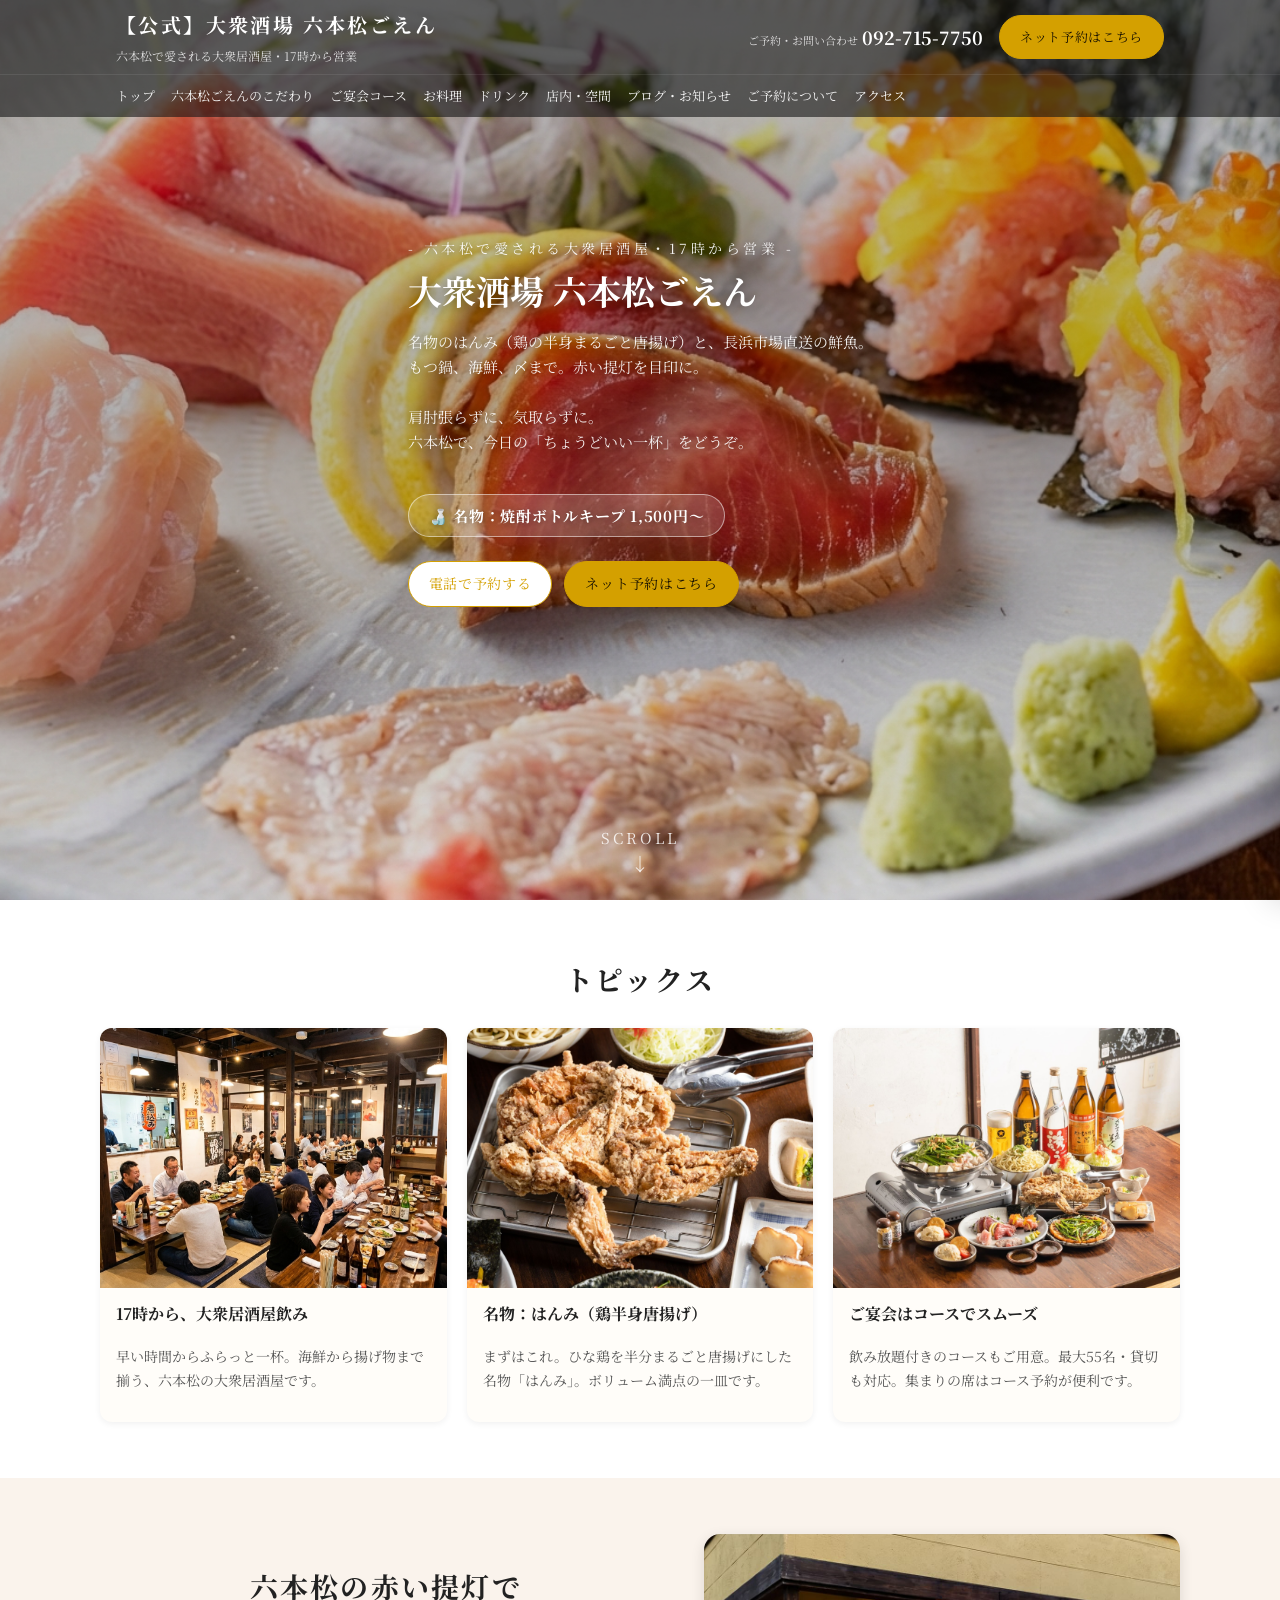
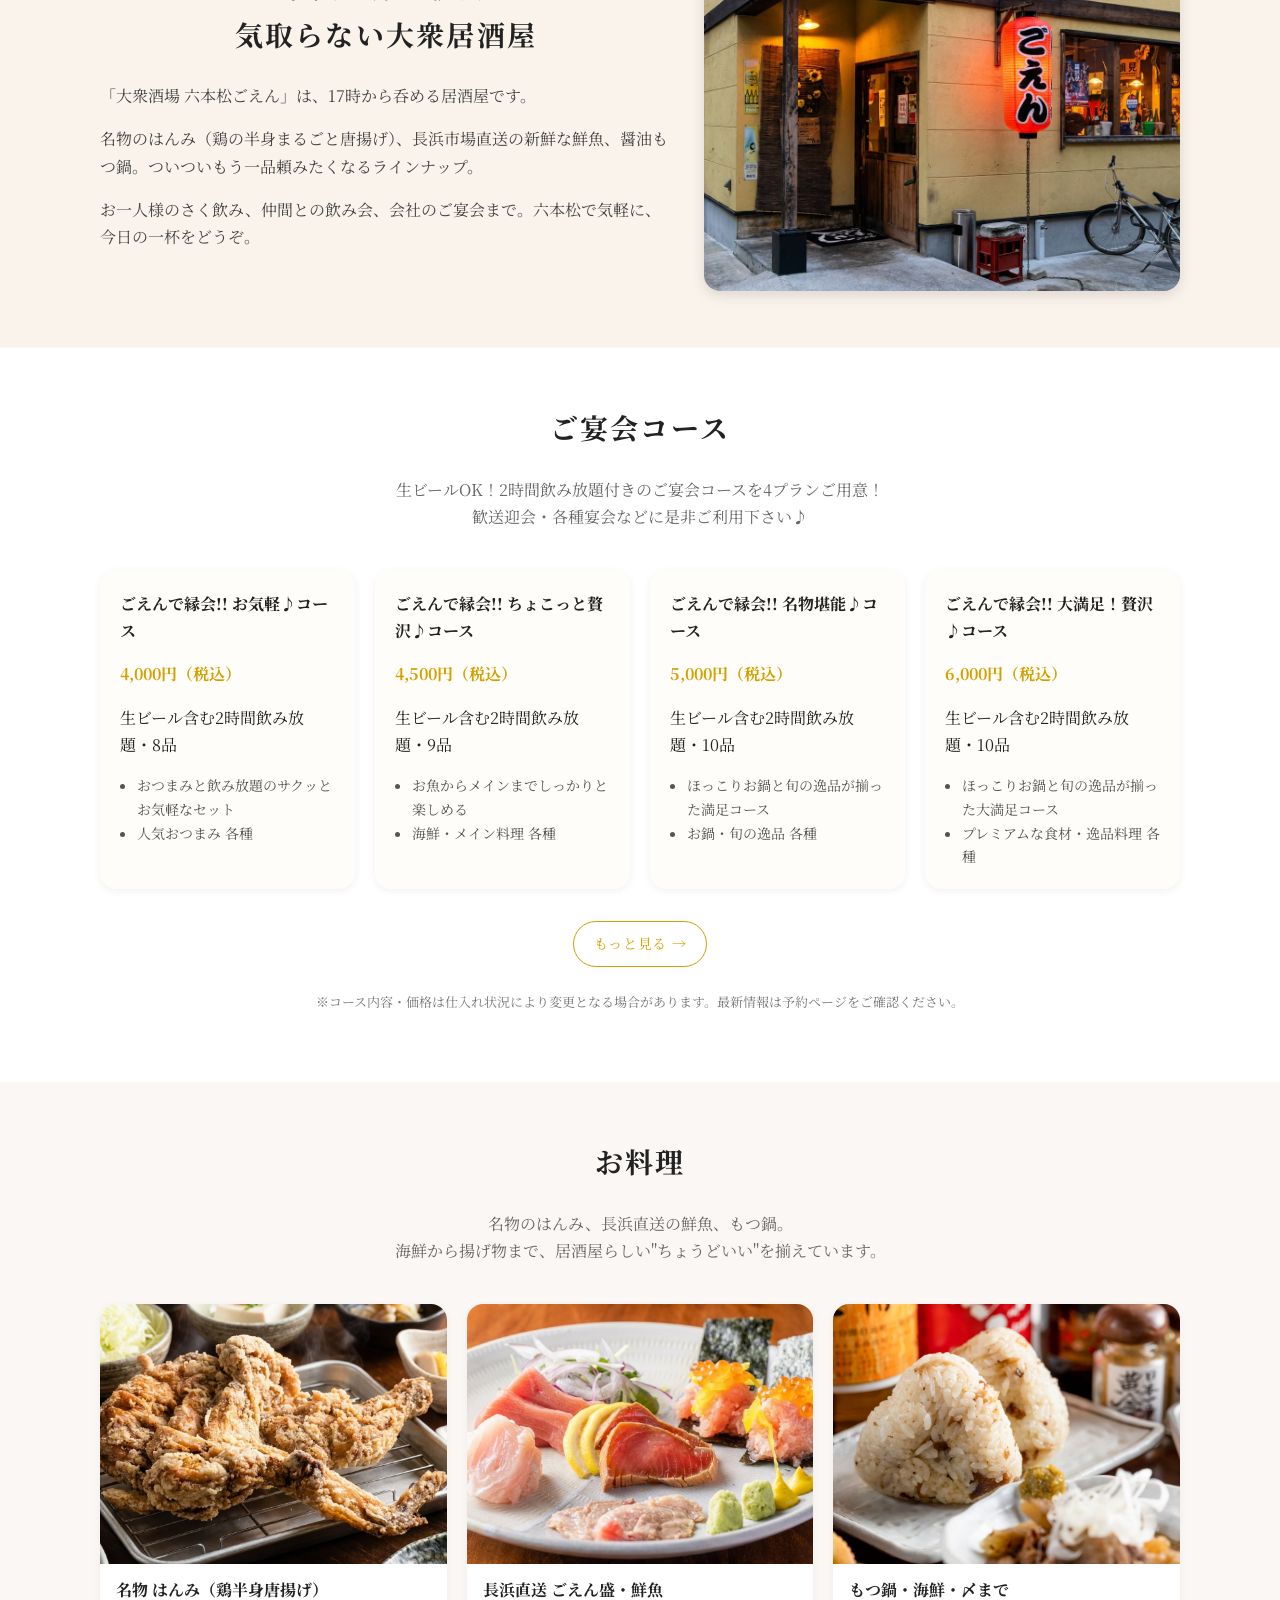
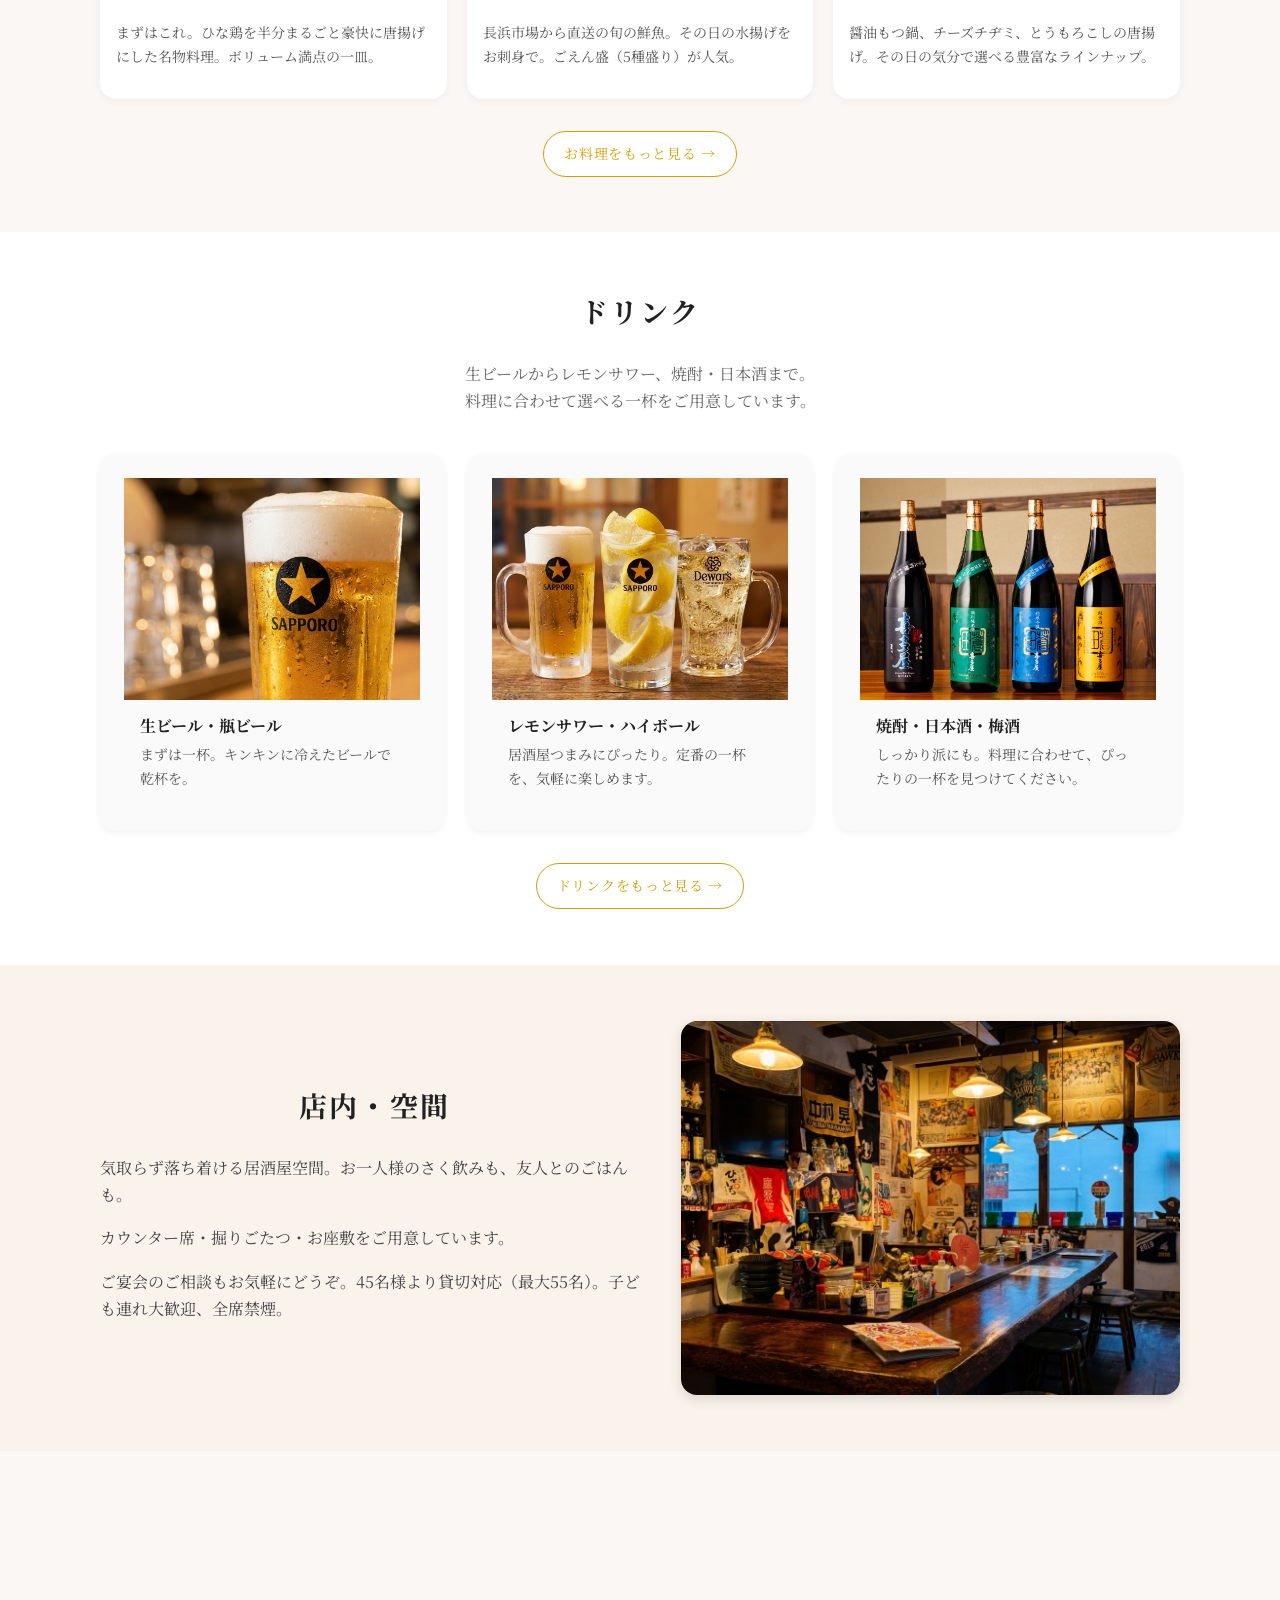
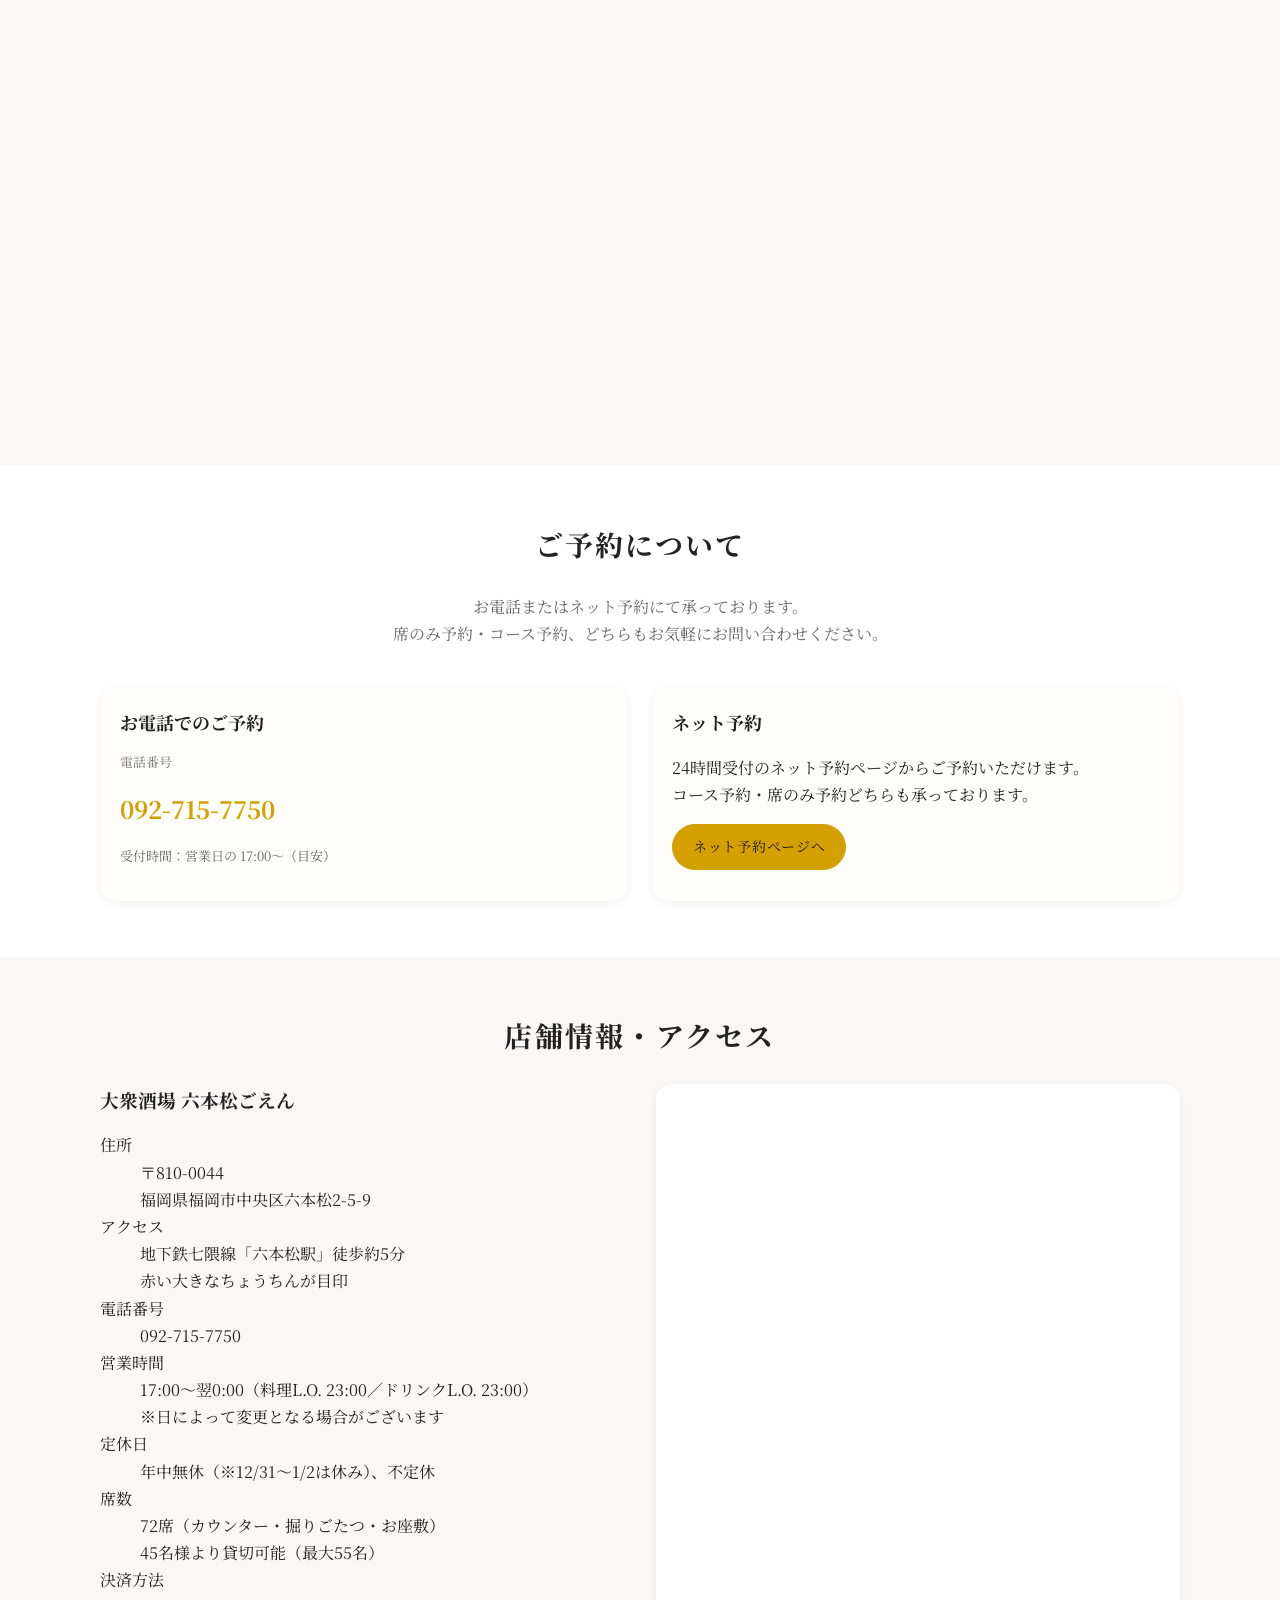
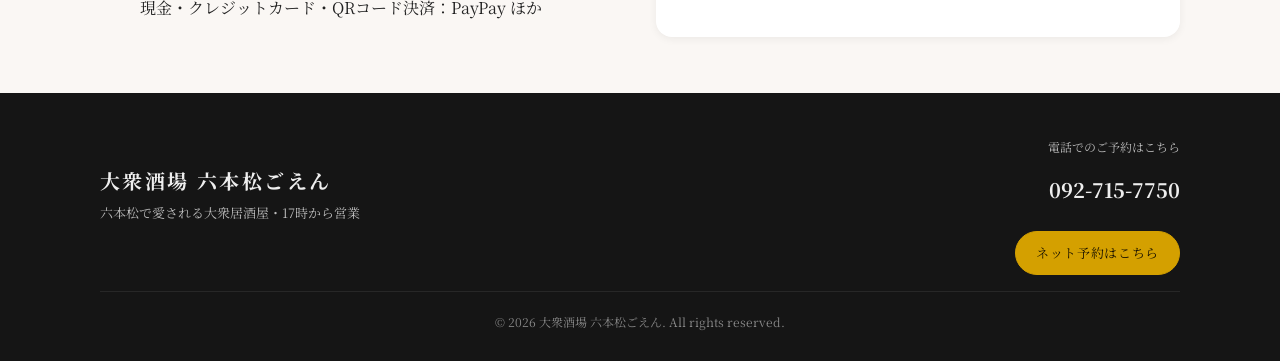
==== index.html @ e1302ff0 "Add bottle keep badge to hero section Co-Authored-By: Claude Sonnet 4.6 <noreply@anthropic.com>" ====
<!DOCTYPE html>
<html lang="ja">
<head>
<!-- Google tag (gtag.js) -->
<script async src="https://www.googletagmanager.com/gtag/js?id=G-KECV2MJXXR"></script>
<script>
  window.dataLayer = window.dataLayer || [];
  function gtag(){dataLayer.push(arguments);}
  gtag('js', new Date());
  gtag('config', 'G-KECV2MJXXR');
</script>
<meta charset="UTF-8">
<title>【公式】大衆酒場 六本松ごえん｜六本松 居酒屋・はんみ・もつ鍋・17時から営業</title>
<meta name="viewport" content="width=device-width, initial-scale=1">
<meta name="description" content="六本松で17時から呑める大衆居酒屋。名物のはんみ（鶏半身唐揚げ）、長浜直送鮮魚、もつ鍋。宴会・貸切対応。">
<link rel="icon" href="./favicon.ico">

<!-- OGP -->

<!-- Google Fonts -->
<link rel="preconnect" href="https://fonts.googleapis.com">
<link rel="preconnect" href="https://fonts.gstatic.com" crossorigin>
<link href="https://fonts.googleapis.com/css2?family=Noto+Serif+JP:wght@400;500;600&display=swap" rel="stylesheet">

<link rel="stylesheet" href="./style.css">

<!-- 構造化データ：Restaurant -->
<script type="application/ld+json">
{
  "@context": "https://schema.org",
  "@type": "Restaurant",
  "name": "大衆酒場 六本松ごえん",
  "image": "https://ropponmatsu-goen.com/images/space-ropponmatsugoen.jpg",
  "url": "https://ropponmatsu-goen.com/",
  "telephone": "092-715-7750",
  "servesCuisine": ["居酒屋","海鮮","もつ鍋","唐揚げ","焼酎"],
  "priceRange": "￥￥",
  "hasMenu": "https://ropponmatsu-goen.com/menu.html",
  "reservationUrl": "https://yoyaku.toreta.in/6goen/#/",
  "acceptsReservations": true,
  "currenciesAccepted": "JPY",
  "paymentAccepted": "現金, クレジットカード, QRコード決済",
  "publicAccess": true,
  "smokingAllowed": false,
  "hasMap": "https://maps.google.com/maps?q=大衆酒場+六本松ごえん+福岡市中央区六本松2-5-9",
  "sameAs": ["https://www.instagram.com/goen_ropponmatsu/"],
  "address": {
    "@type": "PostalAddress",
    "streetAddress": "六本松2-5-9",
    "addressLocality": "福岡市中央区",
    "addressRegion": "福岡県",
    "postalCode": "810-0044",
    "addressCountry": "JP"
  },
  "openingHoursSpecification": [{
    "@type": "OpeningHoursSpecification",
    "dayOfWeek": ["Monday","Tuesday","Wednesday","Thursday","Friday","Saturday","Sunday"],
    "opens": "17:00",
    "closes": "24:00"
  }]
}
</script>

<!-- 構造化データ：FAQ（AEO対策） -->
<script type="application/ld+json">
{
  "@context": "https://schema.org",
  "@type": "FAQPage",
  "mainEntity": [
    {
      "@type": "Question",
      "name": "六本松ごえんの営業時間は？",
      "acceptedAnswer": {
        "@type": "Answer",
        "text": "毎日17時〜24時営業しています。"
      }
    },
    {
      "@type": "Question",
      "name": "六本松ごえんはどこにありますか？",
      "acceptedAnswer": {
        "@type": "Answer",
        "text": "福岡市中央区六本松2-5-9にあります。地下鉄七隈線・六本松駅から徒歩圏内です。"
      }
    },
    {
      "@type": "Question",
      "name": "予約はできますか？",
      "acceptedAnswer": {
        "@type": "Answer",
        "text": "はい、ネット予約（https://yoyaku.toreta.in/6goen/#/）またはお電話（092-715-7750）にてご予約いただけます。"
      }
    },
    {
      "@type": "Question",
      "name": "貸切はできますか？",
      "acceptedAnswer": {
        "@type": "Answer",
        "text": "45名様より貸切が可能です。最大55名様まで対応しています。"
      }
    },
    {
      "@type": "Question",
      "name": "駐車場はありますか？",
      "acceptedAnswer": {
        "@type": "Answer",
        "text": "申し訳ございませんが、専用駐車場のご用意はございません。近隣のコインパーキングをご利用ください。"
      }
    },
    {
      "@type": "Question",
      "name": "焼酎のボトルキープはできますか？",
      "acceptedAnswer": {
        "@type": "Answer",
        "text": "はい、焼酎ボトルキープを1,500円〜ご用意しています。"
      }
    },
    {
      "@type": "Question",
      "name": "何名まで入れますか？",
      "acceptedAnswer": {
        "@type": "Answer",
        "text": "カウンター・掘りごたつ・お座敷を合わせて最大72席ございます。"
      }
    },
    {
      "@type": "Question",
      "name": "支払い方法は何が使えますか？",
      "acceptedAnswer": {
        "@type": "Answer",
        "text": "現金・クレジットカード・QRコード決済（PayPayほか）に対応しています。"
      }
    }
  ]
}
</script>


<!-- OGP -->
<meta property="og:type" content="website">
<meta property="og:site_name" content="大衆酒場 六本松ごえん">
<meta property="og:title" content="【公式】大衆酒場 六本松ごえん｜六本松 居酒屋・はんみ・もつ鍋・17時から営業">
<meta property="og:description" content="六本松で17時から呑める大衆居酒屋。名物のはんみ（鶏半身唐揚げ）、長浜直送鮮魚、もつ鍋。宴会・貸切対応。">
<meta property="og:url" content="https://ropponmatsu-goen.com/">
<meta property="og:image" content="https://ropponmatsu-goen.com/images/space-ropponmatsugoen.jpg">
<meta property="og:image:width" content="1200">
<meta property="og:image:height" content="630">
<meta name="twitter:card" content="summary_large_image">
<link rel="canonical" href="https://ropponmatsu-goen.com/">
</head>

<body class="is-home" data-page="home">
<div id="top"></div>

<!-- ★ 共通ヘッダー差し込み先 -->
<div id="shared-header"></div>

<main id="main">

  <!-- メインビジュアル -->
  <section class="hero">
    <!-- スライドショー背景 -->
    <div class="hero-slides" aria-hidden="true">
      <div class="hero-slide hero-slide-1 is-active"></div>
      <div class="hero-slide hero-slide-2"></div>
      <div class="hero-slide hero-slide-3"></div>
    </div>

    <div class="hero-inner">
      <p class="hero-eyebrow">- 六本松で愛される大衆居酒屋・17時から営業 -</p>
      <h1 class="hero-title">大衆酒場 六本松ごえん</h1>

      <p class="hero-lead">
        名物のはんみ（鶏の半身まるごと唐揚げ）と、長浜市場直送の鮮魚。<br>
        もつ鍋、海鮮、〆まで。赤い提灯を目印に。
      </p>
      <p class="hero-lead">
        肩肘張らずに、気取らずに。<br>
        六本松で、今日の「ちょうどいい一杯」をどうぞ。
      </p>

      <p class="hero-bottlekeep">🍶 名物：焼酎ボトルキープ 1,500円〜</p>

      <div class="hero-actions">
        <a href="tel:0927157750" class="btn-secondary"
          onclick="gtag('event','click_tel',{event_label:'hero_tel'});">
          電話で予約する
        </a>
        <a href="https://yoyaku.toreta.in/6goen/#/"
          target="_blank" rel="noopener" class="btn-primary"
          onclick="gtag('event','click_reserve',{event_label:'hero_reserve'});">
          ネット予約はこちら
        </a>
      </div>
    </div>

    <a href="#topics" class="scroll-indicator" aria-label="次のセクションへスクロール">
      <span class="scroll-indicator__text">SCROLL</span>
      <span class="scroll-indicator__arrow">↓</span>
    </a>
  </section>

  <!-- トピックス -->
  <section id="topics" class="section topics">
    <div class="section-inner">
      <h2 class="section-title">トピックス</h2>
      <div class="topics-grid">
        <article class="topic-card">
          <div class="topic-image topic-image-1"></div>
          <h3>17時から、大衆居酒屋飲み</h3>
          <p>早い時間からふらっと一杯。海鮮から揚げ物まで揃う、六本松の大衆居酒屋です。</p>
        </article>
        <article class="topic-card">
          <div class="topic-image topic-image-2"></div>
          <h3>名物：はんみ（鶏半身唐揚げ）</h3>
          <p>まずはこれ。ひな鶏を半分まるごと唐揚げにした名物「はんみ」。ボリューム満点の一皿です。</p>
        </article>
        <article class="topic-card">
          <div class="topic-image topic-image-3"></div>
          <h3>ご宴会はコースでスムーズ</h3>
          <p>飲み放題付きのコースもご用意。最大55名・貸切も対応。集まりの席はコース予約が便利です。</p>
        </article>
      </div>
    </div>
  </section>

  <!-- コンセプト -->
  <section id="concept" class="section concept">
    <div class="section-inner concept-inner">
      <div class="concept-text">
        <h2 class="section-title">六本松の赤い提灯で<br>気取らない大衆居酒屋</h2>
        <p>「大衆酒場 六本松ごえん」は、17時から呑める居酒屋です。</p>
        <p>名物のはんみ（鶏の半身まるごと唐揚げ）、長浜市場直送の新鮮な鮮魚、醤油もつ鍋。ついついもう一品頼みたくなるラインナップ。</p>
        <p>お一人様のさく飲み、仲間との飲み会、会社のご宴会まで。六本松で気軽に、今日の一杯をどうぞ。</p>
      </div>
      <div class="concept-image concept-main-image"></div>
    </div>
  </section>

  <!-- コース -->
  <section id="course" class="section course">
    <div class="section-inner">
      <h2 class="section-title">ご宴会コース</h2>
      <p class="section-lead">
        生ビールOK！2時間飲み放題付きのご宴会コースを4プランご用意！<br>
        歓送迎会・各種宴会などに是非ご利用下さい♪
      </p>

      <div class="course-grid">
        <article class="course-card">
          <h3>ごえんで縁会!! お気軽♪コース</h3>
          <p class="course-price">4,000円（税込）</p>
          <p class="course-lead">生ビール含む2時間飲み放題・8品</p>
          <ul class="course-list">
            <li>おつまみと飲み放題のサクッとお気軽なセット</li>
            <li>人気おつまみ 各種</li>
          </ul>
        </article>

        <article class="course-card">
          <h3>ごえんで縁会!! ちょこっと贅沢♪コース</h3>
          <p class="course-price">4,500円（税込）</p>
          <p class="course-lead">生ビール含む2時間飲み放題・9品</p>
          <ul class="course-list">
            <li>お魚からメインまでしっかりと楽しめる</li>
            <li>海鮮・メイン料理 各種</li>
          </ul>
        </article>

        <article class="course-card">
          <h3>ごえんで縁会!! 名物堪能♪コース</h3>
          <p class="course-price">5,000円（税込）</p>
          <p class="course-lead">生ビール含む2時間飲み放題・10品</p>
          <ul class="course-list">
            <li>ほっこりお鍋と旬の逸品が揃った満足コース</li>
            <li>お鍋・旬の逸品 各種</li>
          </ul>
        </article>

        <article class="course-card">
          <h3>ごえんで縁会!! 大満足！贅沢♪コース</h3>
          <p class="course-price">6,000円（税込）</p>
          <p class="course-lead">生ビール含む2時間飲み放題・10品</p>
          <ul class="course-list">
            <li>ほっこりお鍋と旬の逸品が揃った大満足コース</li>
            <li>プレミアムな食材・逸品料理 各種</li>
          </ul>
        </article>
      </div>

      <div class="more-link">
        <a class="btn-secondary" href="./course.html">もっと見る →</a>
      </div>

      <p class="course-note">
        ※コース内容・価格は仕入れ状況により変更となる場合があります。最新情報は予約ページをご確認ください。
      </p>
    </div>
  </section>

  <!-- お料理 -->
  <section id="menu" class="section menu">
    <div class="section-inner">
      <h2 class="section-title">お料理</h2>
      <p class="section-lead">名物のはんみ、長浜直送の鮮魚、もつ鍋。<br>海鮮から揚げ物まで、居酒屋らしい"ちょうどいい"を揃えています。</p>

      <div class="menu-grid">
        <article class="menu-card">
          <div class="menu-image menu-image-1"></div>
          <h3>名物 はんみ（鶏半身唐揚げ）</h3>
          <p>まずはこれ。ひな鶏を半分まるごと豪快に唐揚げにした名物料理。ボリューム満点の一皿。</p>
        </article>
        <article class="menu-card">
          <div class="menu-image menu-image-2"></div>
          <h3>長浜直送 ごえん盛・鮮魚</h3>
          <p>長浜市場から直送の旬の鮮魚。その日の水揚げをお刺身で。ごえん盛（5種盛り）が人気。</p>
        </article>
        <article class="menu-card">
          <div class="menu-image menu-image-3"></div>
          <h3>もつ鍋・海鮮・〆まで</h3>
          <p>醤油もつ鍋、チーズチヂミ、とうもろこしの唐揚げ。その日の気分で選べる豊富なラインナップ。</p>
        </article>
      </div>

      <div class="more-link">
        <a href="./menu.html" class="btn-secondary">お料理をもっと見る →</a>
      </div>
    </div>
  </section>

  <!-- ドリンク -->
  <section id="drink" class="section drink">
    <div class="section-inner">
      <h2 class="section-title">ドリンク</h2>
      <p class="section-lead">生ビールからレモンサワー、焼酎・日本酒まで。<br>料理に合わせて選べる一杯をご用意しています。</p>

      <div class="drink-grid">
        <article class="drink-card">
          <div class="drink-image drink-image-1"></div>
          <h3>生ビール・瓶ビール</h3>
          <p>まずは一杯。キンキンに冷えたビールで乾杯を。</p>
        </article>
        <article class="drink-card">
          <div class="drink-image drink-image-2"></div>
          <h3>レモンサワー・ハイボール</h3>
          <p>居酒屋つまみにぴったり。定番の一杯を、気軽に楽しめます。</p>
        </article>
        <article class="drink-card">
          <div class="drink-image drink-image-3"></div>
          <h3>焼酎・日本酒・梅酒</h3>
          <p>しっかり派にも。料理に合わせて、ぴったりの一杯を見つけてください。</p>
        </article>
      </div>

      <div class="more-link">
        <a href="./drink.html" class="btn-secondary">ドリンクをもっと見る →</a>
      </div>
    </div>
  </section>

  <!-- 店内・空間 -->
  <section id="space" class="section space">
    <div class="section-inner space-inner">
      <div class="space-text">
        <h2 class="section-title">店内・空間</h2>
        <p>気取らず落ち着ける居酒屋空間。お一人様のさく飲みも、友人とのごはんも。</p>
        <p>カウンター席・掘りごたつ・お座敷をご用意しています。</p>
        <p>ご宴会のご相談もお気軽にどうぞ。45名様より貸切対応（最大55名）。子ども連れ大歓迎、全席禁煙。</p>
      </div>
      <div class="space-image space-main-image"></div>
    </div>
  </section>

  <!-- ブログ・お知らせ -->
  <section id="blog" class="section blog">
    <div class="section-inner">
      <h2 class="section-title">ブログ・お知らせ</h2>
      <p class="section-lead">店舗からのお知らせや、ご来店前に役立つ情報をまとめています。</p>

      <div class="blog-grid" id="blog-latest-grid">
        <article class="blog-card">
          <a href="./blog/index.html">
            <div class="blog-body">
              <h3 class="blog-title">ブログ一覧を見る</h3>
              <p class="blog-excerpt">最新情報やおすすめ記事を掲載しています。</p>
            </div>
          </a>
        </article>
      </div>

      <div class="more-link">
        <a href="./blog/index.html" class="btn-secondary">ブログ一覧を見る →</a>
      </div>
    </div>
  </section>

  <!-- ★ 共通フッター差し込み先 -->
  <div id="shared-bottom"></div>

  <!-- ページトップ -->
  <a href="#top" class="page-top" aria-label="ページの先頭へ戻る">＾</a>

</main>

<script src="./common.js"></script>
<script>
/* ヒーロー スライドショー */
(function () {
  const slides = document.querySelectorAll('.hero-slide');
  if (slides.length < 2) return;
  let current = 0;
  setInterval(function () {
    slides[current].classList.remove('is-active');
    current = (current + 1) % slides.length;
    slides[current].classList.add('is-active');
  }, 4500); // 4.5秒ごとに切り替え（フェードは1.2秒）
})();

/* トップ：ブログ最新3件を自動表示 */
(function () {
  const grid = document.getElementById('blog-latest-grid');
  if (!grid) return;

  function esc(s) {
    return String(s ?? '').replaceAll('&','&amp;').replaceAll('<','&lt;')
      .replaceAll('>','&gt;').replaceAll('"','&quot;').replaceAll("'","&#39;");
  }
  function fmtDate(d) {
    const m = String(d || '').match(/^(\d{4})-(\d{2})-(\d{2})$/);
    return m ? `${m[1]}.${m[2]}.${m[3]}` : esc(d || '');
  }

  fetch('./blog/posts.json', { cache: 'no-store' })
    .then(r => { if (!r.ok) throw new Error(); return r.json(); })
    .then(posts => {
      if (!Array.isArray(posts)) throw new Error();
      posts.sort((a, b) => String(b.date || '').localeCompare(String(a.date || '')));
      const top3 = posts.slice(0, 3);
      grid.innerHTML = '';
      top3.forEach(p => {
        const img = p.image ? String(p.image).replace(/^\.\//, './blog/') : '';
        const bg  = img ? `background-image:url('${esc(img)}');` : '';
        const el  = document.createElement('article');
        el.className = 'blog-card';
        el.innerHTML = `
          <a href="./blog/posts/post.html?slug=${encodeURIComponent(p.slug)}">
            <div class="blog-image" style="${bg}"></div>
            <div class="blog-body">
              <time class="blog-date" datetime="${esc(p.date)}">${fmtDate(p.date)}</time>
              <h3 class="blog-title">${esc(p.title)}</h3>
              <p class="blog-excerpt">${esc(p.excerpt)}</p>
            </div>
          </a>`;
        grid.appendChild(el);
      });
    })
    .catch(() => {
      grid.innerHTML = `
        <article class="blog-card">
          <a href="./blog/index.html">
            <div class="blog-body">
              <h3 class="blog-title">ブログ一覧を見る</h3>
              <p class="blog-excerpt">最新情報やおすすめ記事を掲載しています。</p>
            </div>
          </a>
        </article>`;
    });
})();
</script>

</body>
</html>
---- style.css ----
/* --------------- reset & base --------------- */

:root{
  --header-h: 112px;

  /* ===== THEME COLOR (ROPPONMATSU GOEN / Yellow) ===== */
  --primary:        #D4A000;
  --primary-hover:  #B88900;
  --primary-soft:   #FFF8D6;
  --primary-ink:    #1A1200;
}


*,
*::before,
*::after { box-sizing: border-box; }

html { scroll-behavior: smooth; }

body{
  margin: 0;
  font-family: "Noto Serif JP", "Yu Mincho", "Hiragino Mincho ProN", serif;
  color: #222;
  background-color: #faf7f4;
  line-height: 1.7;
}

img{
  max-width: 100%;
  height: auto;
  display: block;
}

a{ color: inherit; text-decoration: none; }

ul{ margin: 0; padding: 0; list-style: none; }

h1,h2,h3,h4{
  margin: 0;
  font-weight: 700;
}


/* --------------- layout helpers --------------- */

.section{
  padding: 56px 16px;
  scroll-margin-top: var(--header-h);
}

/* --------------- scroll reveal --------------- */
/* TOP（body.is-home）だけアニメさせる */
body.is-home .section{
  opacity: 0;
  transform: translateY(18px);
  transition: opacity .6s ease, transform .6s ease;
  will-change: opacity, transform;
}

body.is-home .section.is-inview{
  opacity: 1;
  transform: translateY(0);
}

/* 下層ページ（is-homeじゃない）は最初から表示 */
body:not(.is-home) .section{
  opacity: 1;
  transform: none;
  transition: none;
}


/* ユーザーが「動きを減らす」設定のときはアニメを切る */
@media (prefers-reduced-motion: reduce){
  .section{
    opacity: 1;
    transform: none;
    transition: none;
  }
}


.section-inner{
  max-width: 1080px;
  margin: 0 auto;
}

.section-title{
  font-size: 28px;
  letter-spacing: 0.08em;
  text-align: center;
  margin-bottom: 24px;
}

.section-lead{
  text-align: center;
  margin-bottom: 40px;
  color: #666;
}

/* --------------- buttons --------------- */

.btn-primary,
.btn-secondary{
  display: inline-block;
  padding: 10px 20px;
  border-radius: 999px;
  font-size: 14px;
  letter-spacing: 0.05em;
  border: 1px solid transparent;
  transition: all 0.2s ease;
  white-space: nowrap;
}

.btn-primary{
  background-color: var(--primary);
  color: var(--primary-ink);
  border-color: var(--primary);
}

.btn-primary:hover{
  background-color: var(--primary-hover);
  border-color: var(--primary-hover);
}

.btn-secondary{
  background-color: #fff;
  color: var(--primary);
  border-color: var(--primary);
}
.btn-secondary:hover{ background-color: var(--primary-soft); }

/* --------------- page top button --------------- */
.page-top{
  position: fixed;
  right: 18px;
  bottom: calc(18px + env(safe-area-inset-bottom, 0px));
  width: 52px;
  height: 52px;
  border-radius: 999px;

  display: grid;
  place-items: center;

  background: var(--primary);
  color: #fff;
  border: 1px solid var(--primary);
  box-shadow: 0 6px 18px rgba(0,0,0,0.18);

  font-size: 35px;
  line-height: 1;
  z-index: 900; /* drawer(1001)より下、通常表示より上 */

  /* ★transformの上書きバグを解消：translateとscaleを合成 */
  opacity: 0;
  transform: translateY(10px) scaleX(1.6);
  pointer-events: none;
  transition: opacity .18s ease, transform .18s ease, background-color .18s ease;
}

.page-top.is-show{
  opacity: 1;
  transform: translateY(0) scaleX(1.6);
  pointer-events: auto;
}

.page-top:hover{
  background: var(--primary-hover);
  border-color: var(--primary-hover);
}


/* --------------- header --------------- */

.site-header{
  position: fixed;
  top: 0;
  left: 0;
  width: 100%;
  z-index: 1000;

  background: rgba(20, 20, 20, 0.6);
  backdrop-filter: blur(0px);
  color: #fff;

  transition: background 0.25s ease, backdrop-filter 0.25s ease;
}

.header-inner{
  max-width: 1080px;
  margin: 0 auto;
  padding: 8px 16px;
  display: flex;
  align-items: center;
  justify-content: space-between;
  gap: 16px;
}

.header-brand{
  display: flex;
  flex-direction: column;
  gap: 4px;
}

.site-logo{
  font-size: 20px;
  font-weight: 700;
  letter-spacing: 0.12em;
}

.site-tagline{
  font-size: 12px;
  color: #ddd;
}

.header-right{
  display: flex;
  align-items: center;
  gap: 16px;
}

.header-tel{
  display: flex;
  flex-direction: column;
  text-align: right;
}

.tel-label{
  font-size: 11px;
  color: #ddd;
}

.tel-number{
  font-size: 18px;
  font-weight: 700;
}

.header-reserve{ font-size: 13px; }

/* PC用ナビ */
.global-nav{
  border-top: 1px solid rgba(255, 255, 255, 0.08);
}

.global-nav ul{
  max-width: 1080px;
  margin: 0 auto;
  padding: 4px 16px;
  display: flex;
  gap: 16px;
  flex-wrap: wrap;
}

.global-nav a{
  display: block;
  padding: 6px 0;
  font-size: 13px;
  color: #f5f5f5;
}
.global-nav a:hover{ color: #ffdfb6; }

/* PCだけ表示する要素 */
.header-only-desktop{ display: block; }

/* --- ハンバーガー（3本線）--- */
/* PCでは隠す */
.nav-toggle{
  display: none;
  appearance: none;
  -webkit-appearance: none;
  background: transparent;
  border: 1px solid rgba(255,255,255,0.28);
  border-radius: 10px;
  padding: 10px 10px;
  cursor: pointer;
  line-height: 0;
}

/* 3本線を「必ず」出す */
.nav-toggle__bar{
  display: block;
  width: 22px;
  height: 2px;
  margin: 4px 0;
  background: #fff;
  border-radius: 2px;
  opacity: 1;
}


/* --------------- drawer (mobile menu) --------------- */

.drawer-overlay{
  position: fixed;
  inset: 0;
  background: rgba(0,0,0,0.45);
  opacity: 0;
  pointer-events: none;
  transition: opacity .22s ease;
  z-index: 999; /* header(1000)の1つ下 */
}

.drawer{
  position: fixed;
  top: 0;
  right: 0;
  height: 100dvh;
  width: min(84vw, 360px);
  background: #fff;
  transform: translateX(100%);
  transition: transform .22s ease;
  z-index: 1001; /* headerより上に出す */
  padding: 18px 18px 22px;
  overflow-y: auto;
  -webkit-overflow-scrolling: touch;
  box-shadow: -10px 0 30px rgba(0,0,0,0.18);
}

.drawer.is-open{ transform: translateX(0); }
.drawer-overlay.is-open{
  opacity: 1;
  pointer-events: auto;
}

.drawer-close{
  appearance: none;
  -webkit-appearance: none;
  background: transparent;
  border: 0;
  font-size: 32px;
  line-height: 1;
  cursor: pointer;
  margin-left: auto;
  display: block;
}

.drawer nav ul{ padding: 18px 8px 8px; }
.drawer nav a{
  display: block;
  padding: 14px 6px;
  border-bottom: 1px solid #eee;
  color: #222;
  font-size: 15px;
}


/* --------------- hero --------------- */

.hero{
  position: relative;
  height: 100vh;
  height: 100svh;
  height: 100dvh;

  display: flex;
  align-items: center;
  justify-content: center;

  padding-bottom: 70px;
  color: #fff;
  text-align: left;

  background-color: #111; /* スライドが読み込まれる前の背景 */
  overflow: hidden;
}

/* --------------- hero slideshow --------------- */

.hero-slides{
  position: absolute;
  inset: 0;
  z-index: 0;
}

.hero-slide{
  position: absolute;
  inset: 0;
  background-size: cover;
  background-position: center;
  opacity: 0;
  transition: opacity 1.2s ease;
}

.hero-slide.is-active{
  opacity: 1;
}

.hero-slide-1{ background-image: url("./images/hero-ropponmatsugoen.jpg"); }   /* TODO: 差し替え */
.hero-slide-2{ background-image: url("./images/hero-sashimori.jpg"); }    /* TODO: 差し替え */
.hero-slide-3{ background-image: url("./images/concept-ropponmatsugoen.jpg"); } /* TODO: 差し替え */

.hero::before{
  content: "";
  position: absolute;
  inset: 0;
  background: linear-gradient(
    to bottom,
    rgba(0,0,0,0.20) 0%,
    rgba(0,0,0,0.30) 45%,
    rgba(0,0,0,0.12) 100%
  );
  z-index: 1;
}

.hero-inner{
  position: relative;
  z-index: 2;
  max-width: 1080px;
  margin: 0 auto;
  padding: 80px 16px;
}

.hero-eyebrow{
  font-size: 14px;
  letter-spacing: 0.25em;
  margin-bottom: 8px;
  color: rgba(255,255,255,0.92);
  text-shadow: 0 1px 6px rgba(0,0,0,0.40);
}

.hero-title{
  font-size: 34px;
  line-height: 1.3;
  margin-bottom: 16px;
  color: #fff;
  text-shadow: 0 2px 14px rgba(0,0,0,0.55);
}

.hero-lead{
  font-size: 15px;
  margin-bottom: 24px;
  color: rgba(255,255,255,0.92);
  text-shadow: 0 1px 10px rgba(0,0,0,0.45);
}

.hero-bottlekeep{
  display: inline-block;
  margin-bottom: 24px;
  padding: 8px 20px;
  background: rgba(255,255,255,0.15);
  border: 1px solid rgba(255,255,255,0.5);
  border-radius: 999px;
  font-size: 15px;
  font-weight: bold;
  color: #fff;
  letter-spacing: 0.05em;
  text-shadow: 0 1px 6px rgba(0,0,0,0.4);
}

.hero-actions{
  display: flex;
  flex-wrap: wrap;
  gap: 12px;
}


/* --------------- hero scroll indicator --------------- */

.scroll-indicator{
  position: absolute;
  left: 50%;
  bottom: calc(28px + env(safe-area-inset-bottom, 0px));
  transform: translateX(-50%);
  display: flex;
  flex-direction: column;
  align-items: center;
  justify-content: center;
  color: #fff;
  text-decoration: none;
  z-index: 2;
}

.scroll-indicator__text{
  font-size: 15px;
  letter-spacing: 0.2em;
  margin-bottom: 4px;
  opacity: 0.85;
}

.scroll-indicator__arrow{
  font-size: 18px;
  line-height: 1;
  animation: scrollBounce 1.6s ease-in-out infinite;
}

@keyframes scrollBounce{
  0% { transform: translateY(0); opacity: 0.85; }
  50% { transform: translateY(6px); opacity: 1; }
  100% { transform: translateY(0); opacity: 0.85; }
}


/* --------------- topics --------------- */

.topics{ background-color: #fff; }

.topics-grid{
  display: grid;
  grid-template-columns: repeat(3, minmax(0, 1fr));
  gap: 20px;
}

.topic-card{
  background-color: #fffdf9;
  border-radius: 12px;
  box-shadow: 0 2px 6px rgba(0,0,0,0.06);
  overflow: hidden;
  display: flex;
  flex-direction: column;
  height: 100%;
}

.topic-image{
  aspect-ratio: 16 / 12;
  background-size: cover;
  background-position: center;
}

.topic-image-1{ background-image: url("./images/topic-nomi.jpg"); }
.topic-image-2{ background-image: url("./images/topic-hanmi.jpg"); }
.topic-image-3{ background-image: url("./images/topic-enkai.jpg"); }

.topic-card h3{
  font-size: 16px;
  padding: 12px 16px 4px;
}
.topic-card p{
  font-size: 14px;
  padding: 0 16px 16px;
  color: #555;
}


/* --------------- concept --------------- */

.concept{ background-color: #faf3ec; }

.concept-inner{
  display: grid;
  grid-template-columns: 1.2fr 1fr;
  gap: 32px;
  align-items: center;
}

.concept-text p{
  margin-bottom: 12px;
  color: #444;
}

.concept-image{
  border-radius: 16px;
  aspect-ratio: 16 / 12;
  background-size: cover;
  background-position: center;
  box-shadow: 0 4px 14px rgba(0,0,0,0.12);
}

.concept-main-image{ background-image: url("./images/concept-ropponmatsugoen.jpg"); } /* TODO: 差し替え */


/* --------------- course --------------- */

/* course: section image */
.course-hero{
  margin: 18px auto 26px;
  border-radius: 16px;
  overflow: hidden;
  box-shadow: 0 6px 18px rgba(0,0,0,0.10);
  max-width: 1080px;
}

.course-hero img{
  width: 100%;
  height: auto;
  display: block;
}

.course{ background-color: #fff; }

/* ===== COURSE 4列対応 ===== */

.course-grid{
  display: grid;
  grid-template-columns: repeat(4, minmax(0, 1fr));
  gap: 20px;
}

/* タブレット */
@media (max-width: 1100px){
  .course-grid{
    grid-template-columns: repeat(2, minmax(0, 1fr));
  }
}

/* スマホ */
@media (max-width: 640px){
  .course-grid{
    grid-template-columns: 1fr;
  }
}

.course-card{
  background-color: #fffdf9;
  border-radius: 16px;
  padding: 20px;
  box-shadow: 0 2px 8px rgba(0,0,0,0.06);
}

.course-card h2,
.course-card h3{
  font-size: 16px;
  margin-bottom: 6px;
}

.course-price{
  font-weight: 700;
  color: var(--primary);
  margin-bottom: 12px;
}

.course-list{
  font-size: 14px;
  color: #555;
  padding-left: 1.2em;
  list-style: disc;
}

.course-note{
  font-size: 13px;
  text-align: center;
  margin-top: 24px;
  color: #777;
}

/* course: badges */
.course-badges{
  display: flex;
  gap: 8px;
  flex-wrap: wrap;
  margin: 8px 0 14px;
}

.badge{
  display: inline-flex;
  align-items: center;
  justify-content: center;
  padding: 6px 10px;
  border-radius: 999px;
  font-size: 12px;
  border: 1px solid #ddd;
  background: #fff;
  color: #333;
}

.badge-red{
  border-color: var(--primary);
  background: var(--primary);
  color: #fff;
}

/* course: small note inside card */
.course-note-small{
  font-size: 12px;
  color: #777;
  margin-top: 12px;
}

/* course: extension banner */
.course-extra{
  margin-top: 22px;
  background: var(--primary);
  color: #fff;
  border-radius: 12px;
  padding: 14px 16px;
  text-align: center;
  font-size: 15px;
  letter-spacing: 0.04em;
}


/* --------------- menu --------------- */

.menu{ background-color: #faf7f4; }

.menu-grid{
  display: grid;
  grid-template-columns: repeat(3, minmax(0, 1fr));
  gap: 20px;
}

.menu-card{
  background-color: #fff;
  border-radius: 16px;
  overflow: hidden;
  box-shadow: 0 2px 8px rgba(0,0,0,0.05);
}

.menu-image{
  aspect-ratio: 16 / 12;
  background-size: cover;
  background-position: center;
}

.menu-image-1{ background-image: url("./images/menu-hanmi.jpg"); }
.menu-image-2{ background-image: url("./images/menu-sashimi.jpg"); }
.menu-image-3{ background-image: url("./images/menu-shime.jpg"); }

.menu-card h3{
  font-size: 16px;
  padding: 12px 16px 4px;
}
.menu-card p{
  font-size: 14px;
  padding: 0 16px 16px;
  color: #555;
}


/* --------------- drink --------------- */

.drink{ background-color: #fff; }

.drink-grid{
  display: grid;
  grid-template-columns: repeat(3, minmax(0, 1fr));
  gap: 20px;
}

.drink-card{
  background-color: #fff;
  border-radius: 16px;
  overflow: hidden;
  box-shadow: 0 2px 8px rgba(0,0,0,0.06);
}
.drink-card h3{
  font-size: 16px;
  padding: 12px 16px 4px;
  margin: 0;
}
.drink-card p{
  font-size: 14px;
  padding: 0 16px 16px;
  color: #555;
  margin: 0;
}

.drink-image{
  aspect-ratio: 16 / 12;
  background-size: cover;
  background-position: center;
}

/* 画像パスは用意した写真に合わせて変更 */
.drink-image-1{ background-image: url("./images/drink-beer.jpg"); }
.drink-image-2{ background-image: url("./images/drink-sour.jpg"); }
.drink-image-3{ background-image: url("./images/drink-shochu.jpg"); }


/* --------------- space --------------- */

.space{ background-color: #faf3ec; }

.space-inner{
  display: grid;
  grid-template-columns: 1.1fr 1fr;
  gap: 32px;
  align-items: center;
}

.space-text p{
  margin-bottom: 12px;
  color: #444;
}

.space-image{
  border-radius: 16px;
  aspect-ratio: 16 / 12;
  background-size: cover;
  background-position: center;
  box-shadow: 0 4px 14px rgba(0,0,0,0.12);
}

.space-main-image{ background-image: url("./images/space-ropponmatsugoen.jpg"); } /* TODO: 差し替え */


/* --------------- reserve --------------- */

.reserve{ background-color: #fff; }

.reserve-grid{
  display: grid;
  grid-template-columns: repeat(2, minmax(0, 1fr));
  gap: 24px;
}

.reserve-block{
  background-color: #fffdf9;
  border-radius: 16px;
  padding: 20px;
  box-shadow: 0 2px 8px rgba(0,0,0,0.06);
}

.reserve-block h3{
  font-size: 18px;
  margin-bottom: 8px;
}

.reserve-tel-label{
  font-size: 13px;
  color: #777;
  margin-bottom: 2px;
}

.reserve-tel-number a{
  font-size: 24px;
  font-weight: 700;
  color: var(--primary);
}

.reserve-time{
  font-size: 13px;
  color: #666;
  margin-top: 6px;
}


/* --------------- access --------------- */

.access-grid{
  display: grid;
  grid-template-columns: 1fr 1fr;
  gap: 32px;
  align-items: stretch;
}

.access-map{
  background: #fff;
  border-radius: 16px;
  box-shadow: 0 2px 8px rgba(0,0,0,0.06);
  overflow: hidden;

  display: flex;
  min-height: 360px;
}

.access-map iframe{
  width: 100%;
  height: 100%;
  border: 0;
  display: block;
  flex: 1;
}


/* --------------- footer --------------- */

.site-footer{
  background-color: #151515;
  color: #eee;
  padding: 32px 16px 16px;
}

.footer-inner{
  max-width: 1080px;
  margin: 0 auto;
}

.footer-top{
  display: flex;
  justify-content: space-between;
  gap: 24px;
  align-items: center;
  margin-bottom: 16px;
  flex-wrap: wrap;
}

.footer-brand p{
  margin-top: 4px;
  font-size: 13px;
  color: #bbb;
}

.footer-contact{ text-align: right; }

.footer-tel-label{
  font-size: 12px;
  color: #bbb;
  margin-bottom: 2px;
}

.footer-tel-number a{
  font-size: 20px;
  font-weight: 700;
}

.footer-reserve{
  margin-top: 8px;
  font-size: 13px;
}

.footer-bottom{
  border-top: 1px solid rgba(255,255,255,0.08);
  padding-top: 8px;
  text-align: center;
}

.footer-copy{
  font-size: 12px;
  color: #888;
}


/* --------------- responsive --------------- */

@media (max-width: 900px){
  :root{ --header-h: 64px; }

  /* スマホ：電話/予約/PCナビは隠して、ロゴ＋ハンバーガーだけ */
  .header-only-desktop{ display: none; }
  .nav-toggle{ display: inline-flex; align-items:center; justify-content:center; }

  .header-inner{
    padding: 10px 14px;
  }

  .site-logo{
    font-size: 18px;
    letter-spacing: 0.10em;
  }

  .site-tagline{ display: none; }

  .hero-title{ font-size: 26px; }

  .topics-grid,
  .course-grid,
  .menu-grid,
  .drink-grid{
    grid-template-columns: repeat(2, minmax(0, 1fr));
  }

  .concept-inner,
  .space-inner,
  .reserve-grid,
  .access-grid{
    grid-template-columns: 1fr;
  }

  /* スマホ：マップは今の見え方（縦長）でOK */
  .access-map{
    min-height: 0;
  }

  .access-map iframe{
    height: 320px;
    flex: none;
  }
}

@media (max-width: 640px){
  .section{ padding: 48px 16px; }
  .section-title{ font-size: 22px; }

  .topics-grid,
  .course-grid,
  .menu-grid,
  .drink-grid{
    grid-template-columns: 1fr;
  }

  .hero-actions{
    flex-direction: column;
    align-items: flex-start;
  }

  .footer-top{
    flex-direction: column;
    align-items: flex-start;
  }
  .footer-contact{ text-align: left; }
}


/* === FIX: hamburger 3 lines (mobile only) === */

/* デフォルト(PC)は非表示 */
.nav-toggle{
  display: none !important;

  width: 44px;
  height: 40px;
  padding: 0;
  border-radius: 12px;
  border: 1px solid rgba(255,255,255,0.28);
  background: rgba(0,0,0,0.15);

  flex-direction: column;
  align-items: center;
  justify-content: center;
  gap: 6px;

  -webkit-tap-highlight-color: transparent;
}

.nav-toggle__bar{
  width: 22px;
  height: 2px;
  background: #fff;
  border-radius: 2px;
  margin: 0 !important;
}

/* スマホだけ表示 */
@media (max-width: 900px){
  .nav-toggle{ display: flex !important; }
}


/* TOPページでは「トップページに戻る」を出さない */
.is-home .back-to-top-home{
  display: none;
}

/* 下層ページ：固定ヘッダー分だけ上に余白を作る */
body:not(.is-home) main{
  padding-top: var(--header-h);
}


/* もっと見るボタン（共通） */
.more-wrap{
  margin-top: 26px;
  text-align: center;
}

/* =========================================
   Menu page (menu.html)
========================================= */

.page-head{
  padding-top: 0;        /* ← ヘッダー分は main が持つ */
  padding-bottom: 0px;  /* ← ドリンクと同じ見え方に寄せる */
}


.page-title{
  text-align: center;
  font-size: 34px;
  letter-spacing: .08em;
  margin-bottom: 10px;
}

.page-lead{
  text-align: center;
  color: #666;
  margin: 0 0 40px;
}
.drink-bottlekeep{
  display: inline-block;
  margin-top: 10px;
  font-size: 1.15em;
  font-weight: bold;
  color: #333;
  letter-spacing: 0.05em;
}

.menu-feature-image,
.drink-feature-image{
  margin: 18px auto 26px;
  border-radius: 16px;
  overflow: hidden;
  box-shadow: 0 6px 18px rgba(0,0,0,0.10);
  max-width: 1080px;
}

.menu-feature-image img,
.drink-feature-image img{
  width: 100%;
  height: auto;
  display: block;
}

/* cards / panels */
.mp-grid{
  display: grid;
  gap: 18px;
}

.mp-grid--feature{
  grid-template-columns: repeat(2, minmax(0, 1fr));
  max-width: 720px;
  margin: 0 auto;
}

.mp-grid--3{
  grid-template-columns: repeat(3, minmax(0, 1fr));
}

.mp-card{
  background: #fffdf9;
  border-radius: 16px;
  padding: 18px;
  box-shadow: 0 2px 8px rgba(0,0,0,0.06);
}

.mp-card__title{
  font-weight: 700;
  font-size: 16px;
  margin-bottom: 6px;
}

.mp-card__price{
  font-weight: 700;
  font-size: 20px;
  color: var(--primary);
}

.mp-card__note{
  margin-top: 6px;
  font-size: 13px;
  color: #555;
}

.mp-tax{
  font-size: 0.9em;
  color: #666;
}

.mp-panel{
  background: #fff;
  border-radius: 16px;
  padding: 18px 18px 14px;
  box-shadow: 0 2px 8px rgba(0,0,0,0.05);
}

.mp-panel__title{
  font-size: 16px;
  font-weight: 700;
  margin-bottom: 10px;
}

.mp-subtitle{
  font-size: 13px;
  color: #666;
  margin: -4px 0 10px;
}

.mp-list{
  display: grid;
  gap: 8px;
}

.mp-item{
  display: flex;
  justify-content: space-between;
  gap: 12px;
  font-size: 14px;
  color: #333;
  line-height: 1.5;
}

.mp-hr{
  border: 0;
  border-top: 1px solid #eee;
  margin: 12px 0;
}

.mp-badge{
  display: inline-block;
  margin-left: 6px;
  padding: 2px 8px;
  border-radius: 999px;
  font-size: 11px;
  color: var(--primary);
  border: 1px solid rgba(233,106,26,0.35);
  background: rgba(233,106,26,0.08);
}

.mp-note{
  text-align: center;
  margin-top: 18px;
  color: #666;
  font-size: 13px;
}

/* responsive */
@media (max-width: 900px){
  .mp-grid--feature{ grid-template-columns: repeat(2, minmax(0, 1fr)); }
  .mp-grid--4{ grid-template-columns: repeat(2, minmax(0, 1fr)); }
  .mp-grid--3{ grid-template-columns: 1fr; }
}

@media (max-width: 640px){
  .page-title{ font-size: 26px; }
  .mp-grid--feature{ grid-template-columns: 1fr; }

  /* ★追加：焼肉(鶏/豚/牛/ホルモン)はスマホで縦1列にする */
  .mp-grid--4{ grid-template-columns: 1fr; }
}


/* ===== drink page ===== */

.page-hero{
  padding: 0;
}

.page-title{
  font-size: 32px;
  letter-spacing: 0.08em;
  text-align: center;
  margin: 0 0 8px;
}

.page-lead{
  text-align: center;
  margin: 0 0 40px;
  color: #666;
}

.drinkcat-grid{
  display: grid;
  grid-template-columns: repeat(2, minmax(0, 1fr));
  gap: 20px;
}

.drinkcat-card{
  background: #fff;
  border-radius: 16px;
  padding: 18px 18px 14px;
  box-shadow: 0 2px 8px rgba(0,0,0,0.05);
}

.drinkcat-title{
  font-size: 18px;
  margin-bottom: 10px;
  letter-spacing: 0.06em;
}

.drinkcat-list{
  display: grid;
  gap: 8px;
}

.drinkcat-list li{
  display: grid;
  grid-template-columns: 1fr auto;
  gap: 12px;
  align-items: baseline;
  padding-bottom: 6px;
  border-bottom: 1px dashed #eee;
  font-size: 14px;
  color: #444;
}

.drinkcat-list .price{
  font-weight: 700;
  color: var(--primary);
  white-space: nowrap;
}

.drinkcat-note{
  margin: 10px 0 0;
  font-size: 12px;
  color: #777;
  line-height: 1.6;
}

@media (max-width: 900px){
  .drinkcat-grid{ grid-template-columns: 1fr; }
  .page-title{ font-size: 26px; }
}


/* ===== more link (TOP only) ===== */
.more-link{
  margin-top: 32px;
  text-align: center;
}

/* === FIX: more-link center alignment === */
.more-link{
  display: flex;
  justify-content: center;
}


/* Blog list / latest: thumbnail image area */
.blog-card .blog-image{
  width: 100%;
  aspect-ratio: 16 / 9;
  background-size: cover;
  background-position: center;
  background-repeat: no-repeat;
  border-radius: 12px;
}

/* 画像とテキストの間に少し余白 */
.blog-card .blog-body{
  margin-top: 10px;
}

/* 一覧で「小さく」見せたいなら：カードの画像だけ少し低めにする */
@media (min-width: 768px){
  #blogList .blog-card .blog-image{
    aspect-ratio: 4 / 3;
  }
}

/* =========================
   ブログ一覧：小さめ正方形サムネ（左）＋文章（右）
   ========================= */

/* 一覧ページだけ横並び */
#blogList .blog-card a{
  display: grid;
  grid-template-columns: 80px 1fr;
  gap: 12px;
  align-items: start;
}

/* 正方形サムネ */
#blogList .blog-card .blog-image{
  width: 80px;
  height: 80px;
  aspect-ratio: 1 / 1;
  background-size: cover;
  background-position: center;
  border-radius: 8px;
}

/* 文章側の余白調整 */
#blogList .blog-card .blog-body{
  margin-top: 0;
}

/* タイトル・本文を詰める（一覧らしく） */
#blogList .blog-title{
  font-size: 15px;
  line-height: 1.4;
  margin-bottom: 4px;
}

#blogList .blog-excerpt{
  font-size: 13px;
  line-height: 1.6;
  opacity: 0.85;
}

/* スマホは縦に戻す（読みやすさ優先） */
@media (max-width: 600px){
  #blogList .blog-card a{
    grid-template-columns: 1fr;
  }

  #blogList .blog-card .blog-image{
    width: 100%;
    height: auto;
    aspect-ratio: 16 / 9;
    margin-bottom: 8px;
  }
}

/* =========================
   メイン（index.html）ブログ最新：小さめ正方形サムネ（左）＋文章（右）
   対象：#blog-latest-grid
   ========================= */

#blog-latest-grid .blog-card a{
  display: grid;
  grid-template-columns: 80px 1fr;
  gap: 12px;
  align-items: start;
}

#blog-latest-grid .blog-card .blog-image{
  width: 80px;
  height: 80px;
  aspect-ratio: 1 / 1;
  background-size: cover;
  background-position: center;
  background-repeat: no-repeat;
  border-radius: 8px;
}

#blog-latest-grid .blog-card .blog-body{
  margin-top: 0;
}

#blog-latest-grid .blog-title{
  font-size: 15px;
  line-height: 1.4;
  margin-bottom: 4px;
}

#blog-latest-grid .blog-excerpt{
  font-size: 13px;
  line-height: 1.6;
  opacity: 0.85;
}

/* スマホは縦に（読みやすさ優先） */
@media (max-width: 600px){
  #blog-latest-grid .blog-card a{
    grid-template-columns: 1fr;
  }

  #blog-latest-grid .blog-card .blog-image{
    width: 100%;
    height: auto;
    aspect-ratio: 16 / 9;
    margin-bottom: 8px;
  }
}

.drink-panel {
  background: #fff;
  border-radius: 20px;
  padding: 24px;
  box-shadow: 0 8px 24px rgba(0,0,0,0.06);
  margin-top: 30px;
}

.drink-panel h3 {
  font-size: 22px;
  margin-bottom: 30px;
}

.drink-grid {
  display: grid;
  grid-template-columns: repeat(auto-fit, minmax(260px, 1fr));
  gap: 24px;
}

.drink-card {
  background: #fafafa;
  padding: 24px;
  border-radius: 16px;
  display: flex;
  flex-direction: column;
}

.drink-card ul {
  list-style: none;
  padding: 0;
  margin: 0;
  line-height: 1.8;
}

.drink-card h4 {
  font-size: 17px;
  margin-bottom: 14px;
  padding-bottom: 6px;
  border-bottom: 2px solid var(--primary);
}

/* ===== drink section alignment fix ===== */
.drink-panel,
.drink-panel * {
  text-align: left;
}

/* ===== drink mobile refinement ===== */
@media (max-width: 640px){

  .drink-panel{
    padding: 20px 16px;
    border-radius: 16px;
  }

  .drink-panel h3{
    font-size: 20px;
    margin-bottom: 20px;
  }

  .drink-card{
    padding: 18px;
    border-radius: 14px;
  }

  .drink-card h4{
    font-size: 16px;
    margin-bottom: 10px;
  }

  .drink-card ul{
    line-height: 1.7;
  }
}


/* ===== GRID LAYOUT ===== */

.page-menu .mp-grid{
  display: grid;
  grid-template-columns: repeat(2, minmax(0, 1fr));
  gap: 22px;
  max-width: 1080px;
  margin: 0 auto;
  align-items: start;
}

/* タブレット */
@media (max-width: 900px){
  .page-menu .mp-grid{
    grid-template-columns: repeat(2, minmax(0, 1fr));
  }
}

/* スマホ */
@media (max-width: 640px){
  .page-menu .mp-grid{
    grid-template-columns: 1fr;
  }

  .page-menu .page-title{
    font-size: 26px;
  }
}


/* ===== CARD DESIGN ===== */

.page-menu .mp-card{
  background: #fff;
  border-radius: 16px;
  padding: 22px;
  box-shadow: 0 4px 16px rgba(0,0,0,0.06);
  width: auto;
  max-width: none;
  margin: 0;
}

.page-menu .mp-card__title{
  font-size: 17px;
  font-weight: 700;
  margin-bottom: 14px;
  letter-spacing: .05em;
}


/* ===== MENU LIST ===== */

.page-menu .mp-list{
  display: flex;
  flex-direction: column;
  gap: 10px;
}

.page-menu .mp-item{
  display: flex;
  justify-content: space-between;
  align-items: baseline;
  font-size: 14px;
  line-height: 1.6;
  padding-bottom: 6px;
  border-bottom: 1px dashed #eee;
  gap: 14px;
}

.page-menu .mp-item:last-child{
  border-bottom: none;
}

.page-menu .mp-item span:last-child{
  font-weight: 700;
  color: var(--primary);
  white-space: nowrap;
}


/* ===== NOTE ===== */

.page-menu .mp-note{
  text-align: center;
  margin-top: 24px;
  color: #666;
  font-size: 13px;
}

.page-menu .mp-grid{
  align-items: stretch;
}

.page-menu .mp-card{
  height: 100%;
}

.menu-page .mp-grid--3{
  grid-template-columns: repeat(3, minmax(0, 1fr)) !important;
}

@media (max-width: 900px){
  .menu-page .mp-grid--3{
    grid-template-columns: repeat(2, minmax(0, 1fr)) !important;
  }
}

@media (max-width: 640px){
  .menu-page .mp-grid--3{
    grid-template-columns: 1fr !important;
  }
}

/* 全セクション共通の横幅 */
.menu-page--meat .section-inner,
.menu-page--snack .section-inner{
  max-width: 100%;
  width: 100%;
}
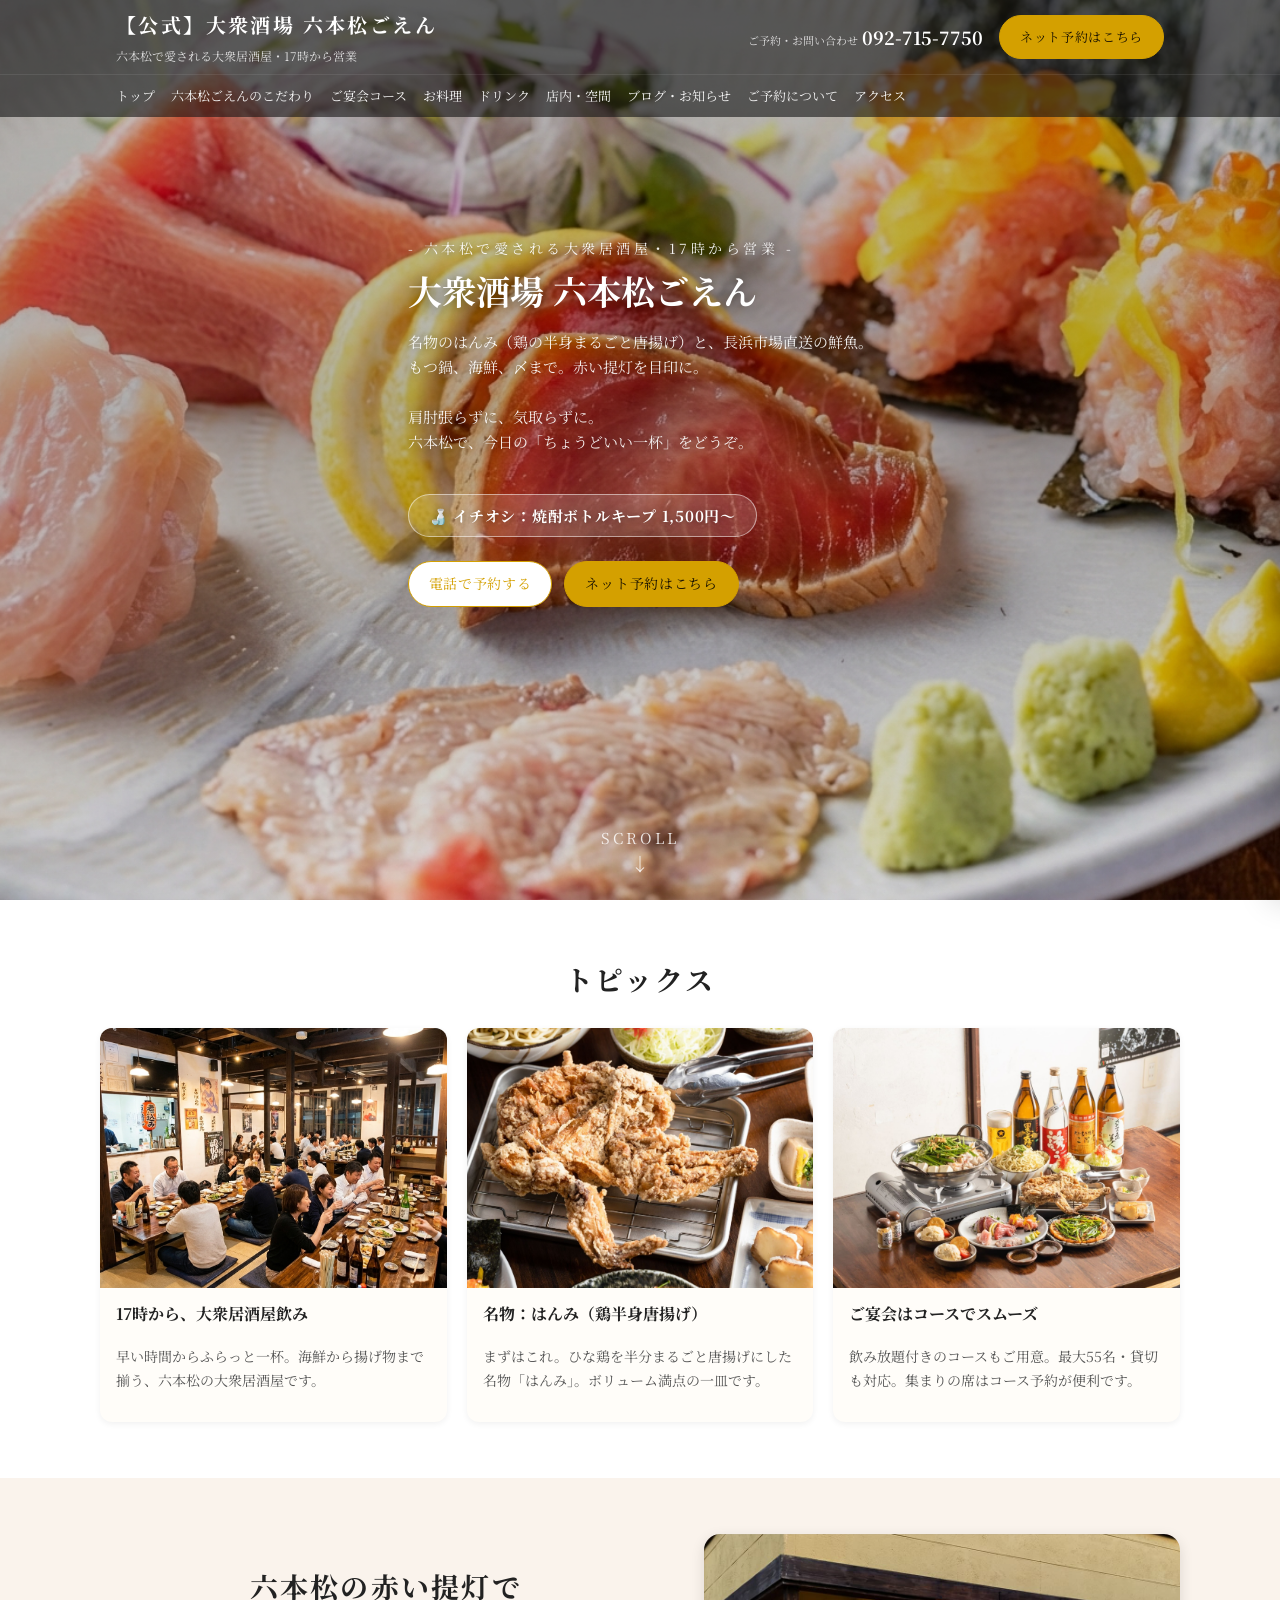
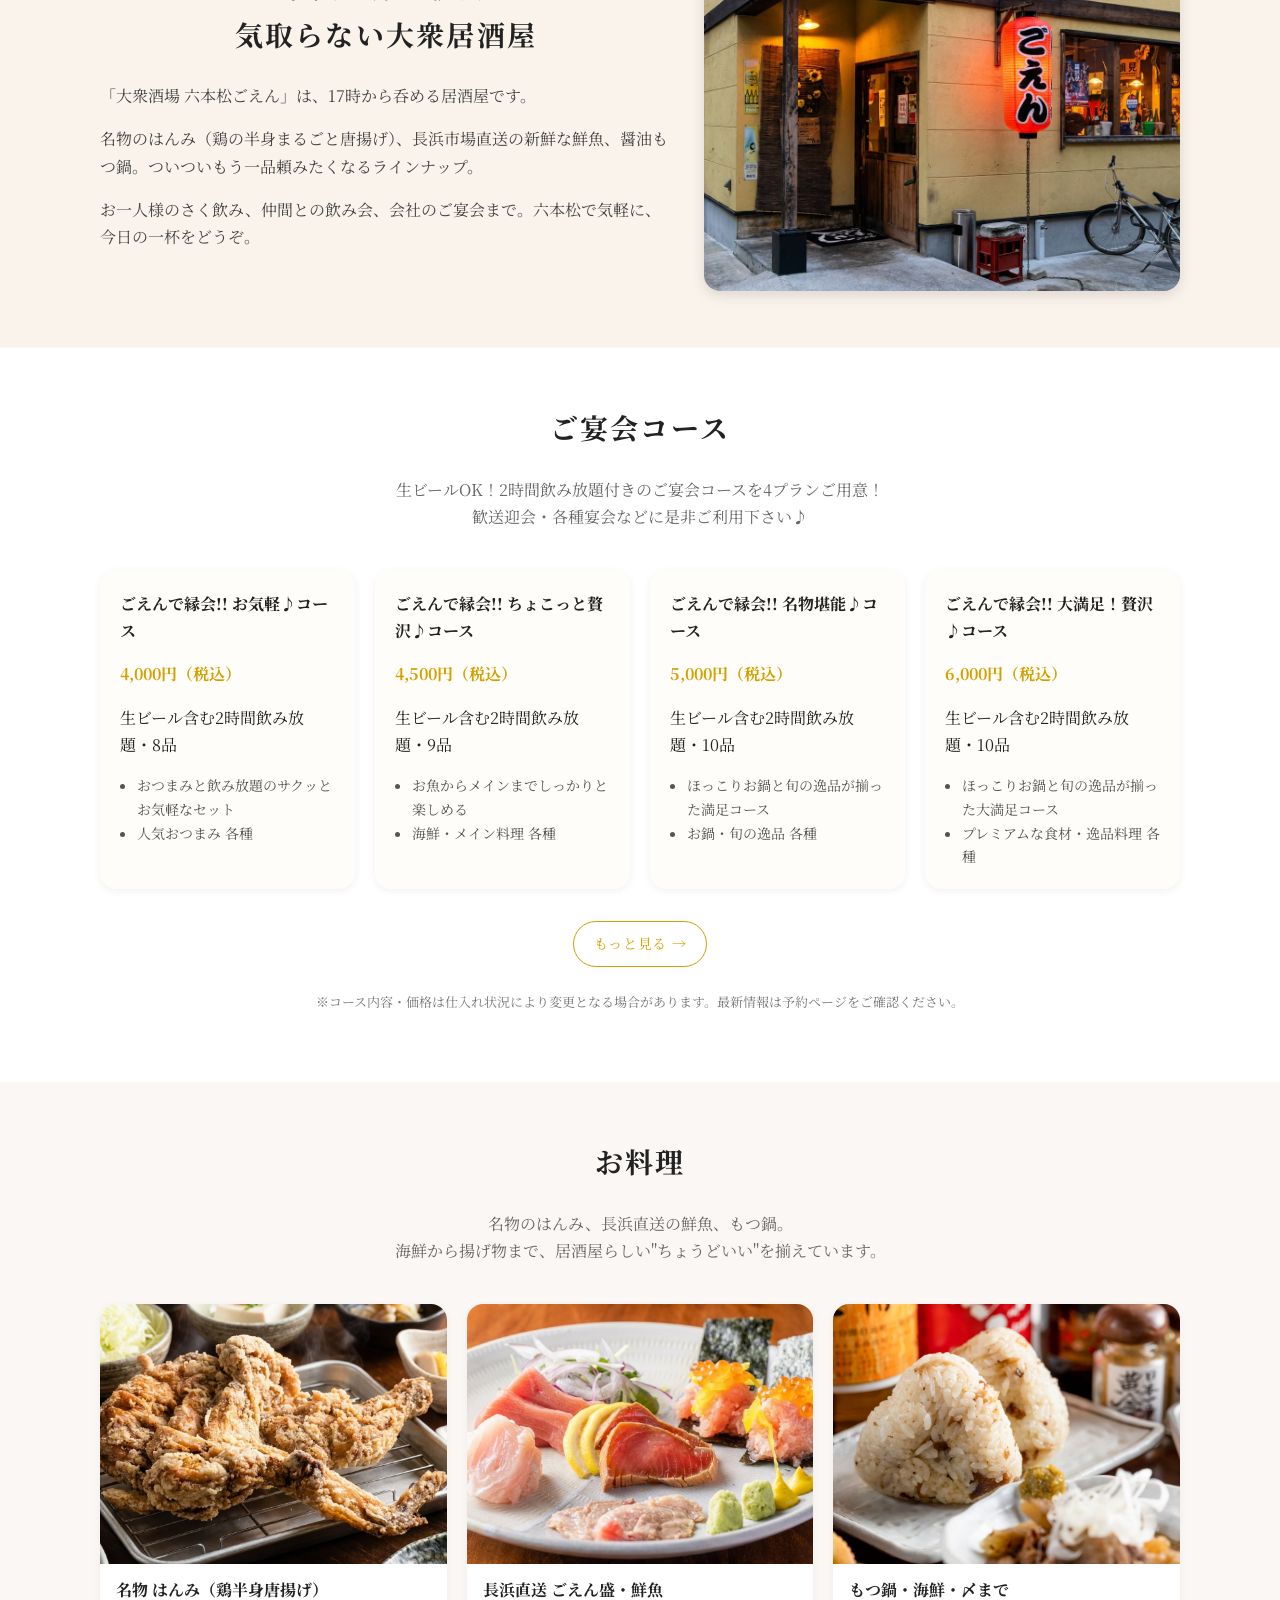
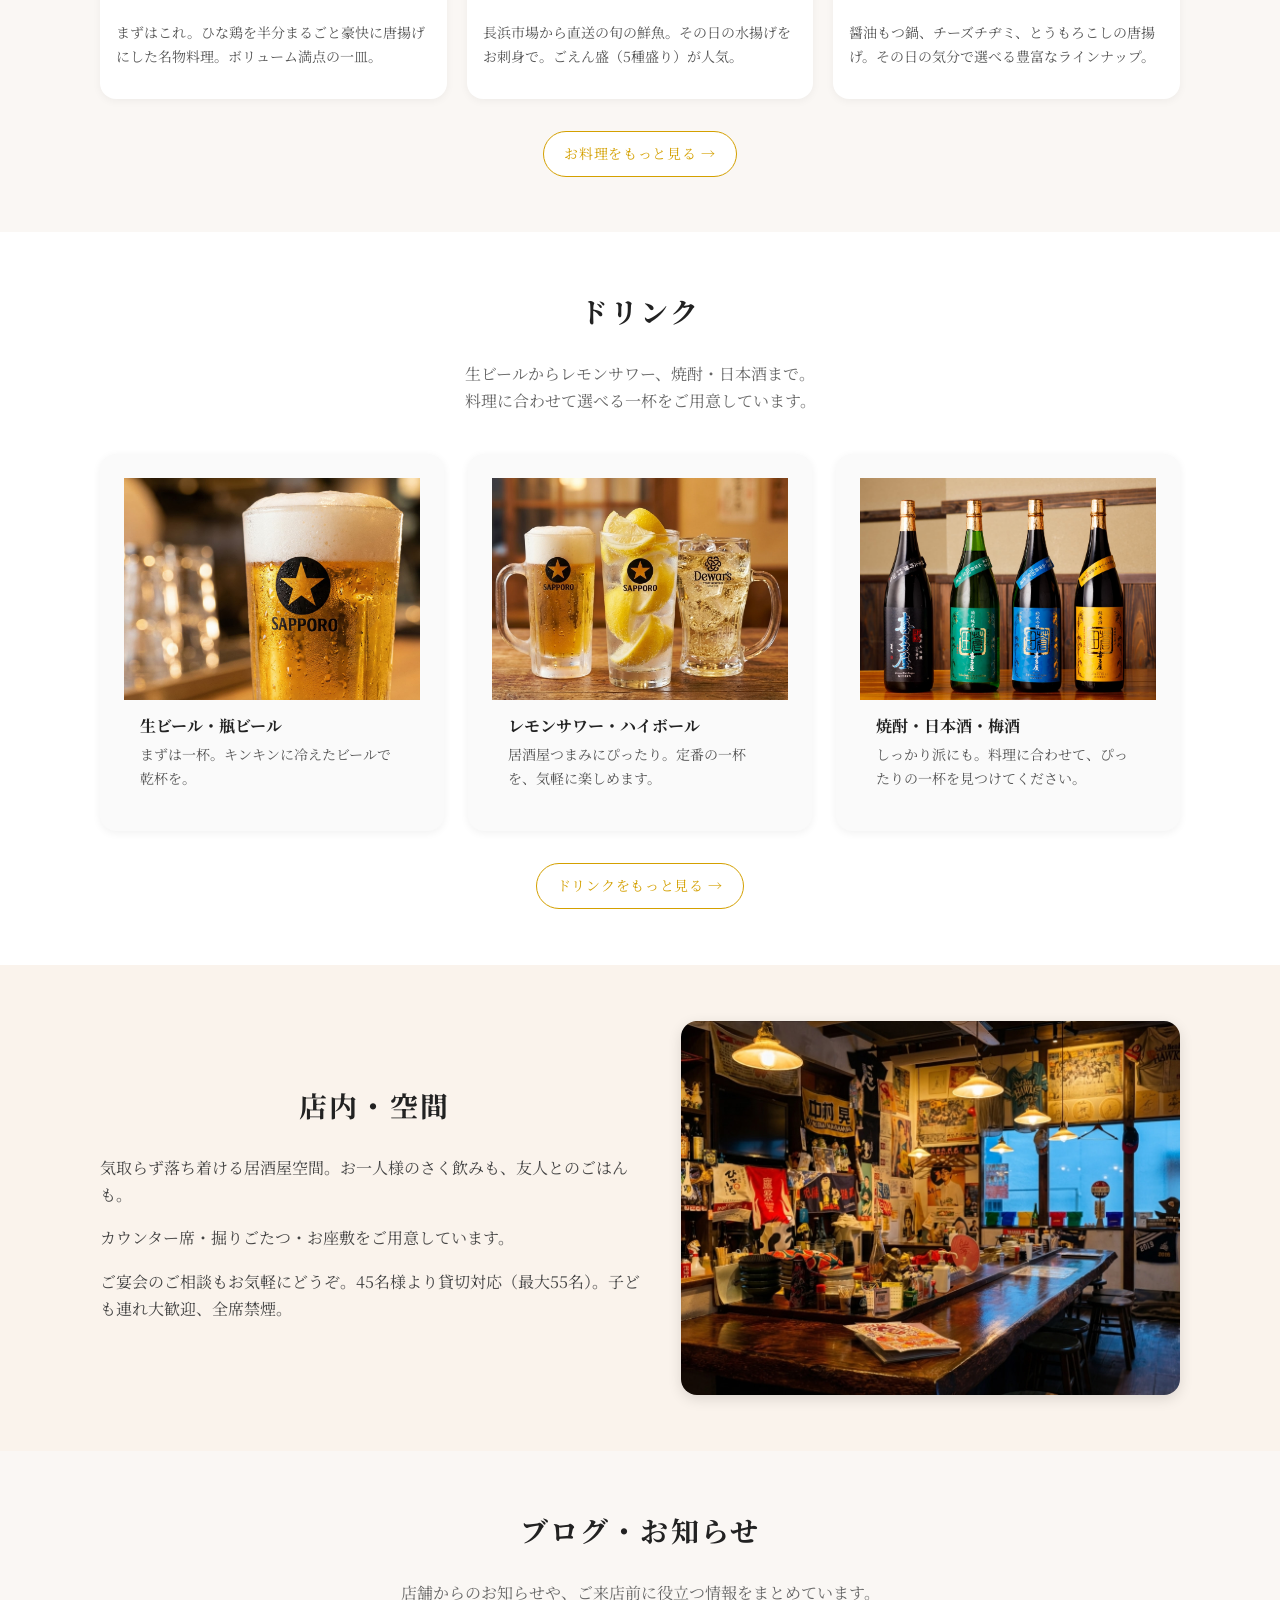
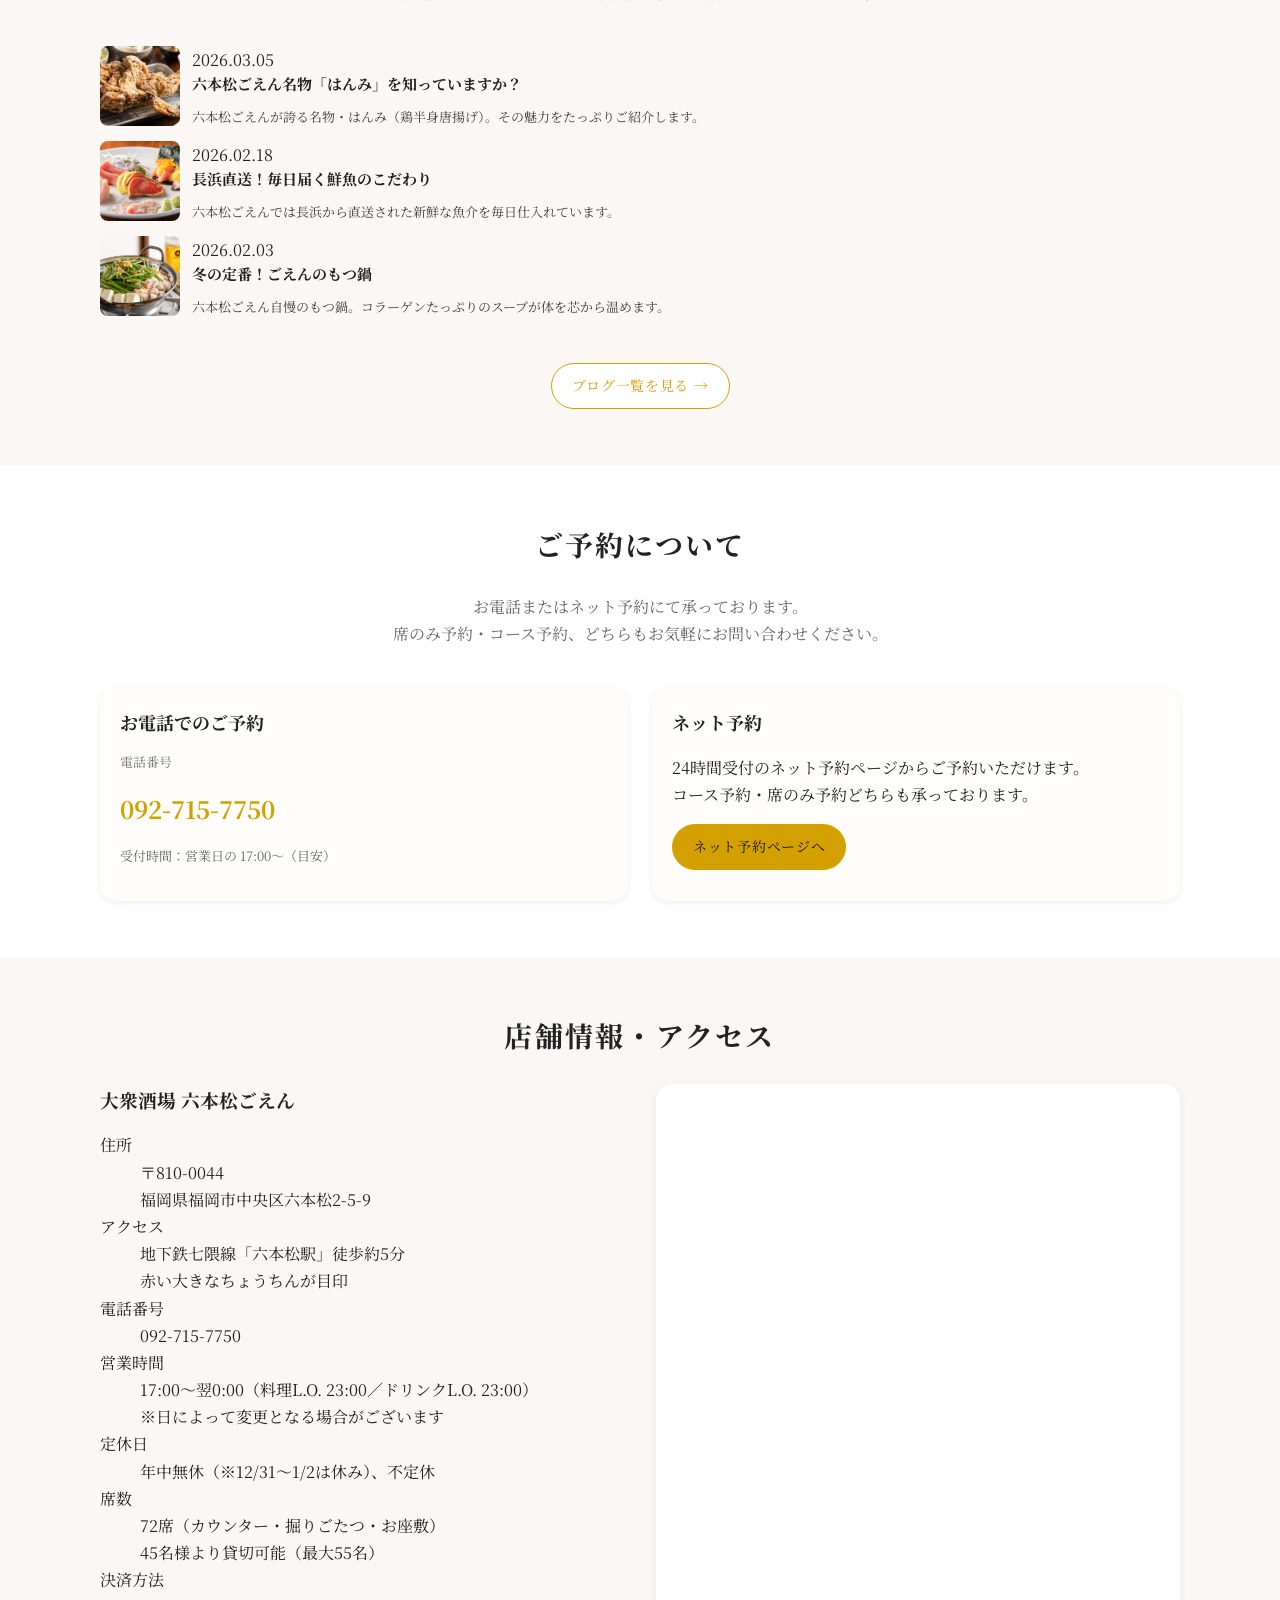
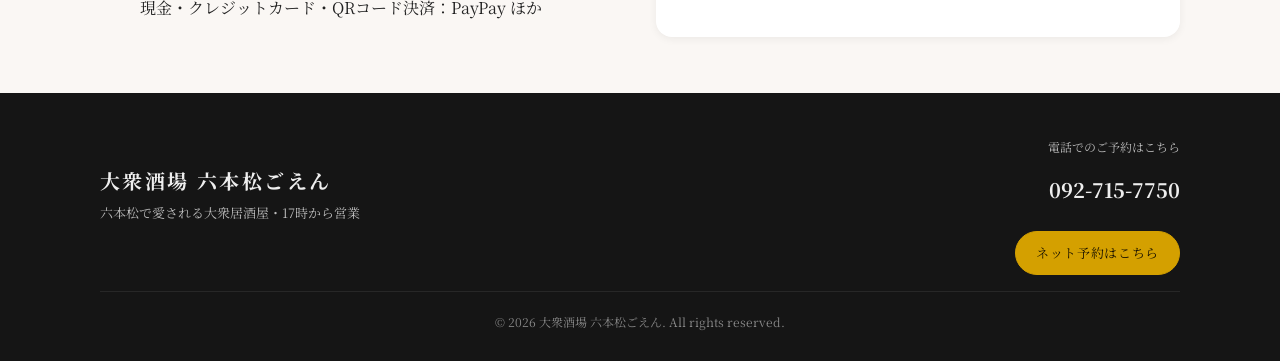
==== commit 28a1fc82: "Update hero badge: 名物 → イチオシ Co-Authored-By: Claude Sonnet 4.6 <noreply@anthropic.com>" ====
--- a/index.html
+++ b/index.html
@@ -179,7 +179,7 @@
         六本松で、今日の「ちょうどいい一杯」をどうぞ。
       </p>
 
-      <p class="hero-bottlekeep">🍶 名物：焼酎ボトルキープ 1,500円〜</p>
+      <p class="hero-bottlekeep">🍶 イチオシ：焼酎ボトルキープ 1,500円〜</p>
 
       <div class="hero-actions">
         <a href="tel:0927157750" class="btn-secondary"
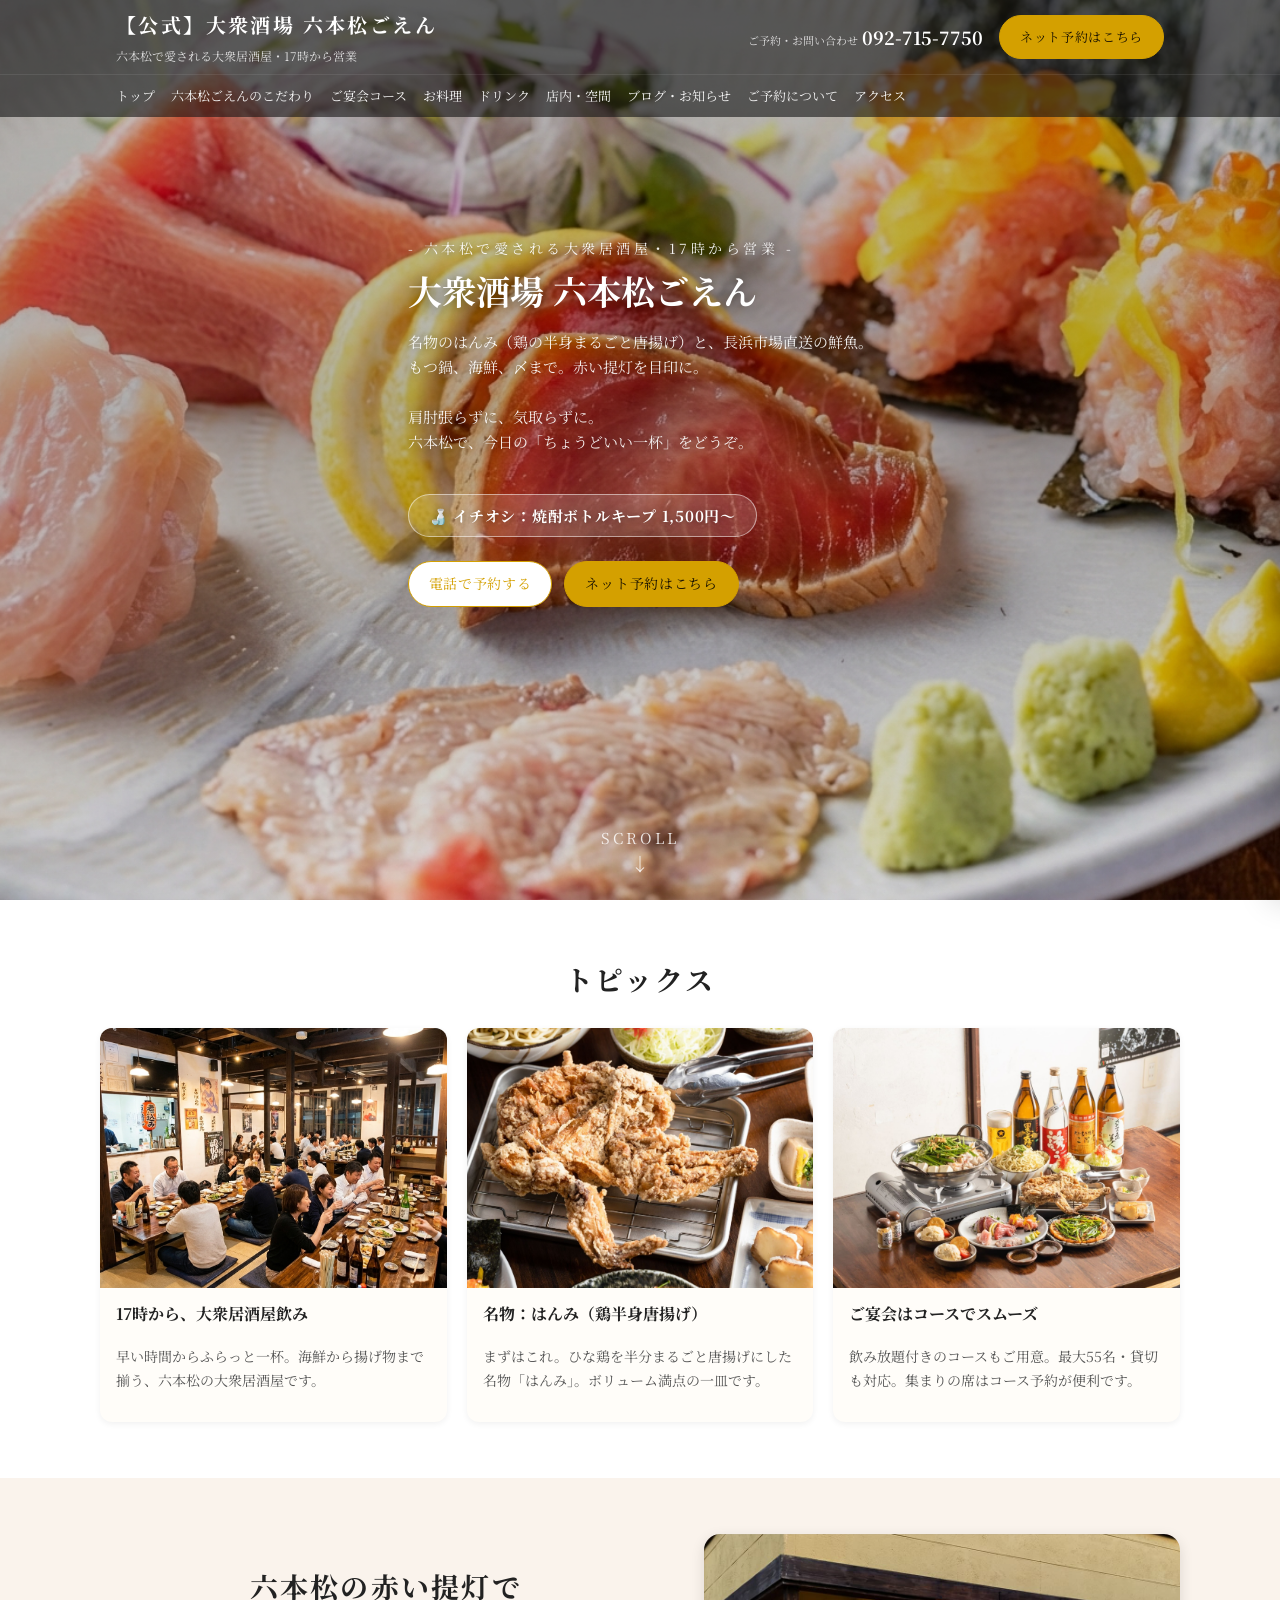
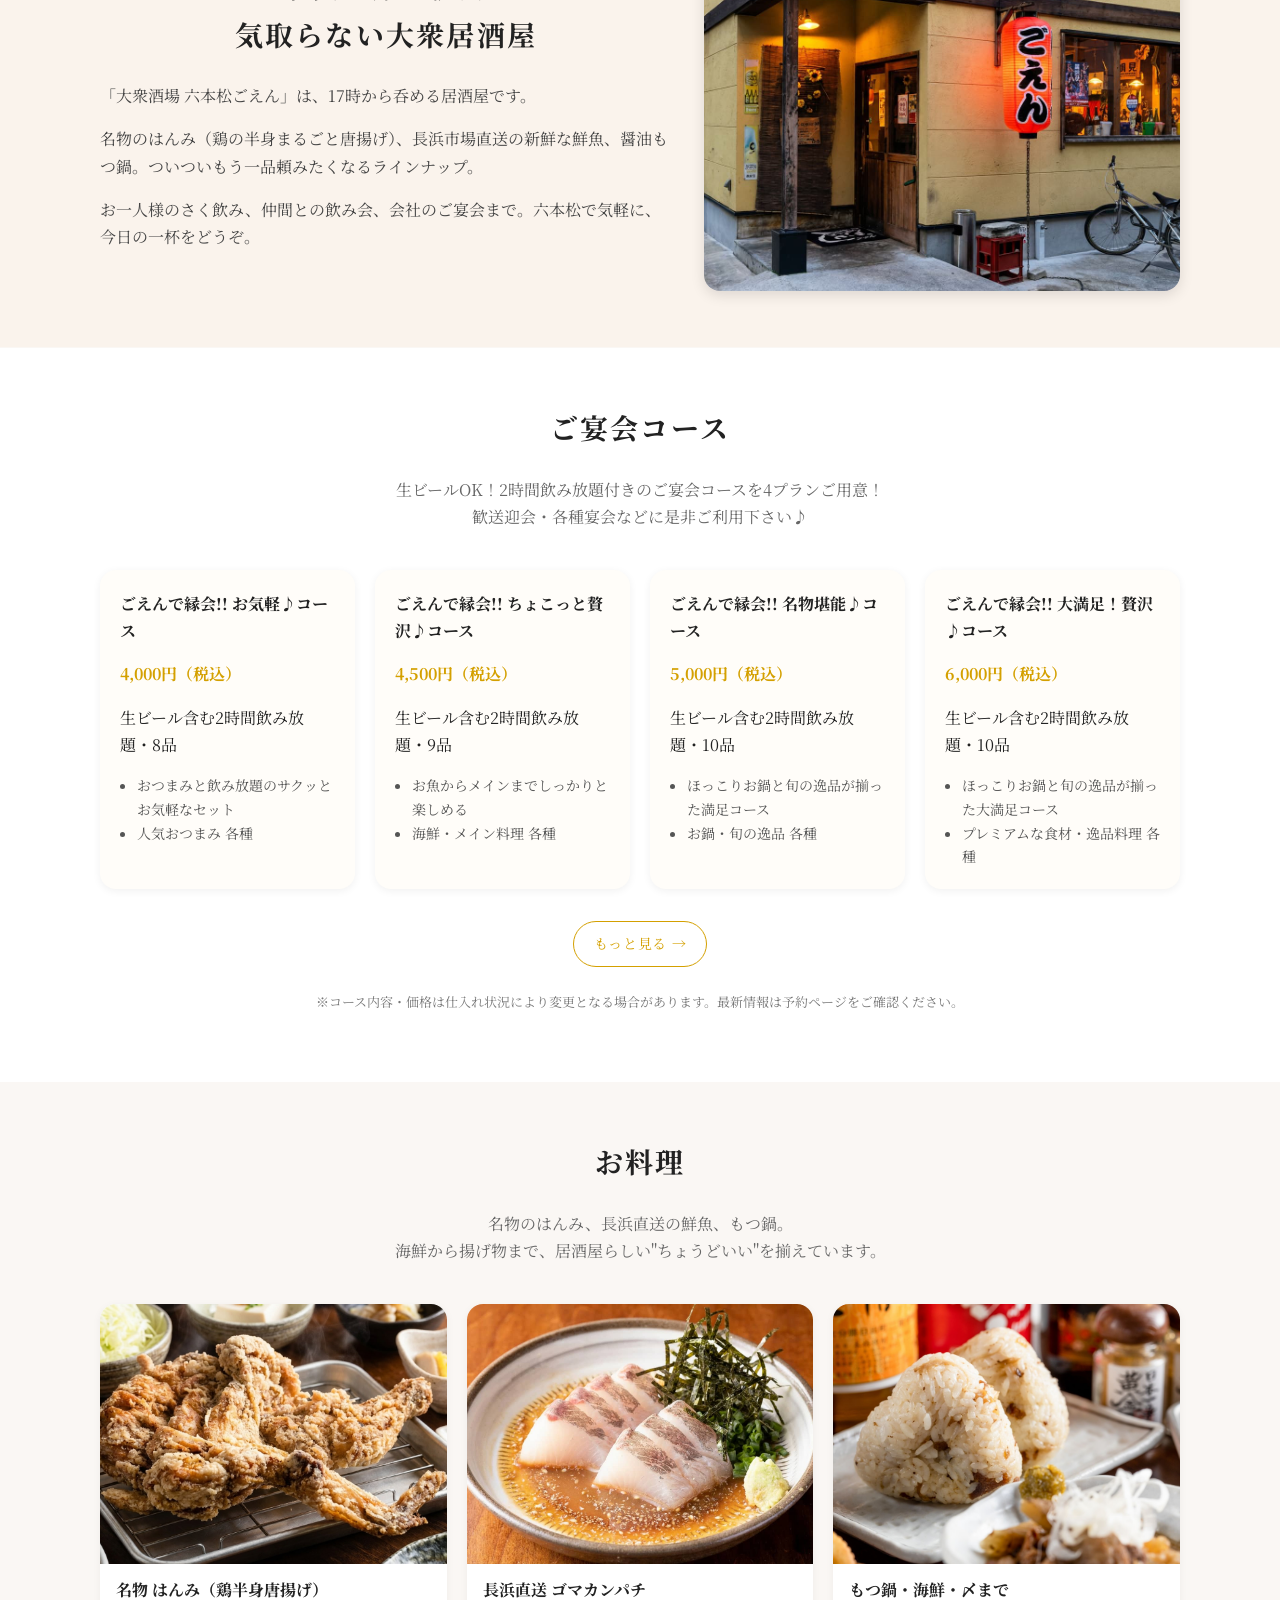
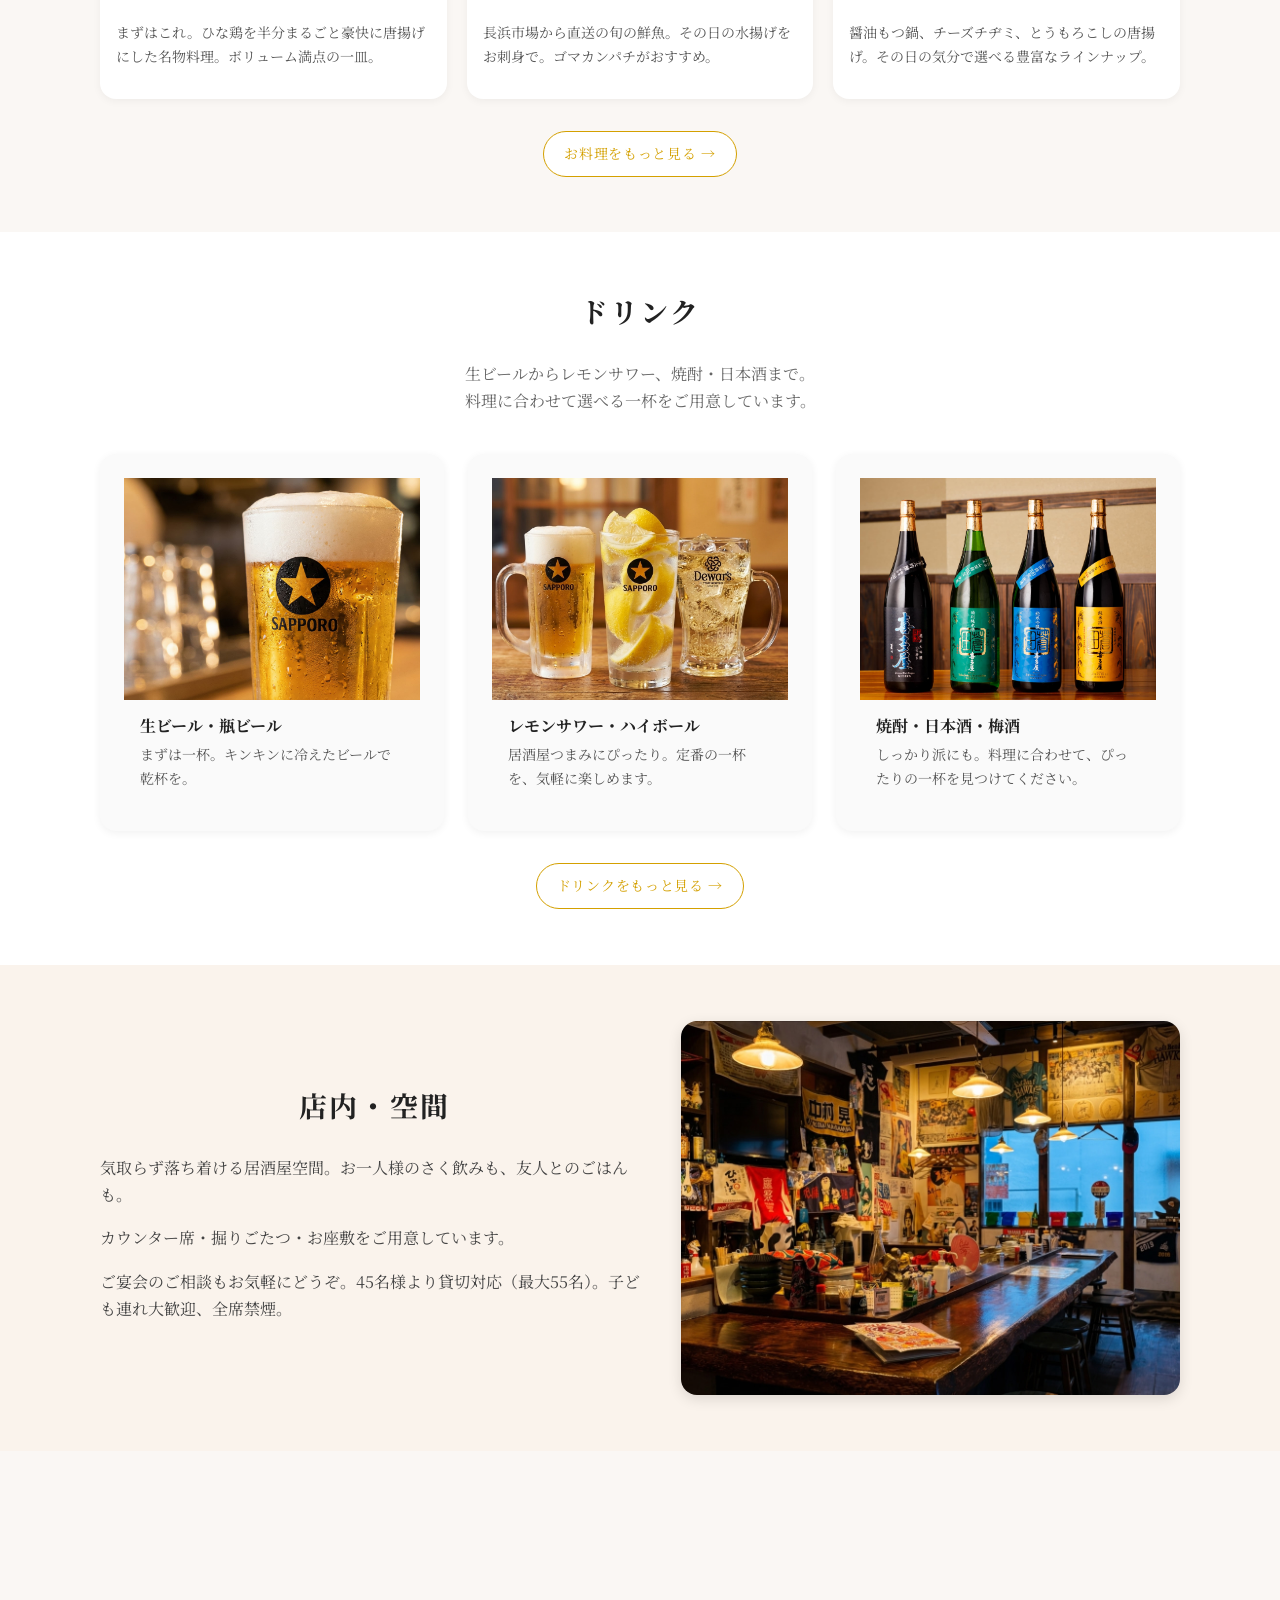
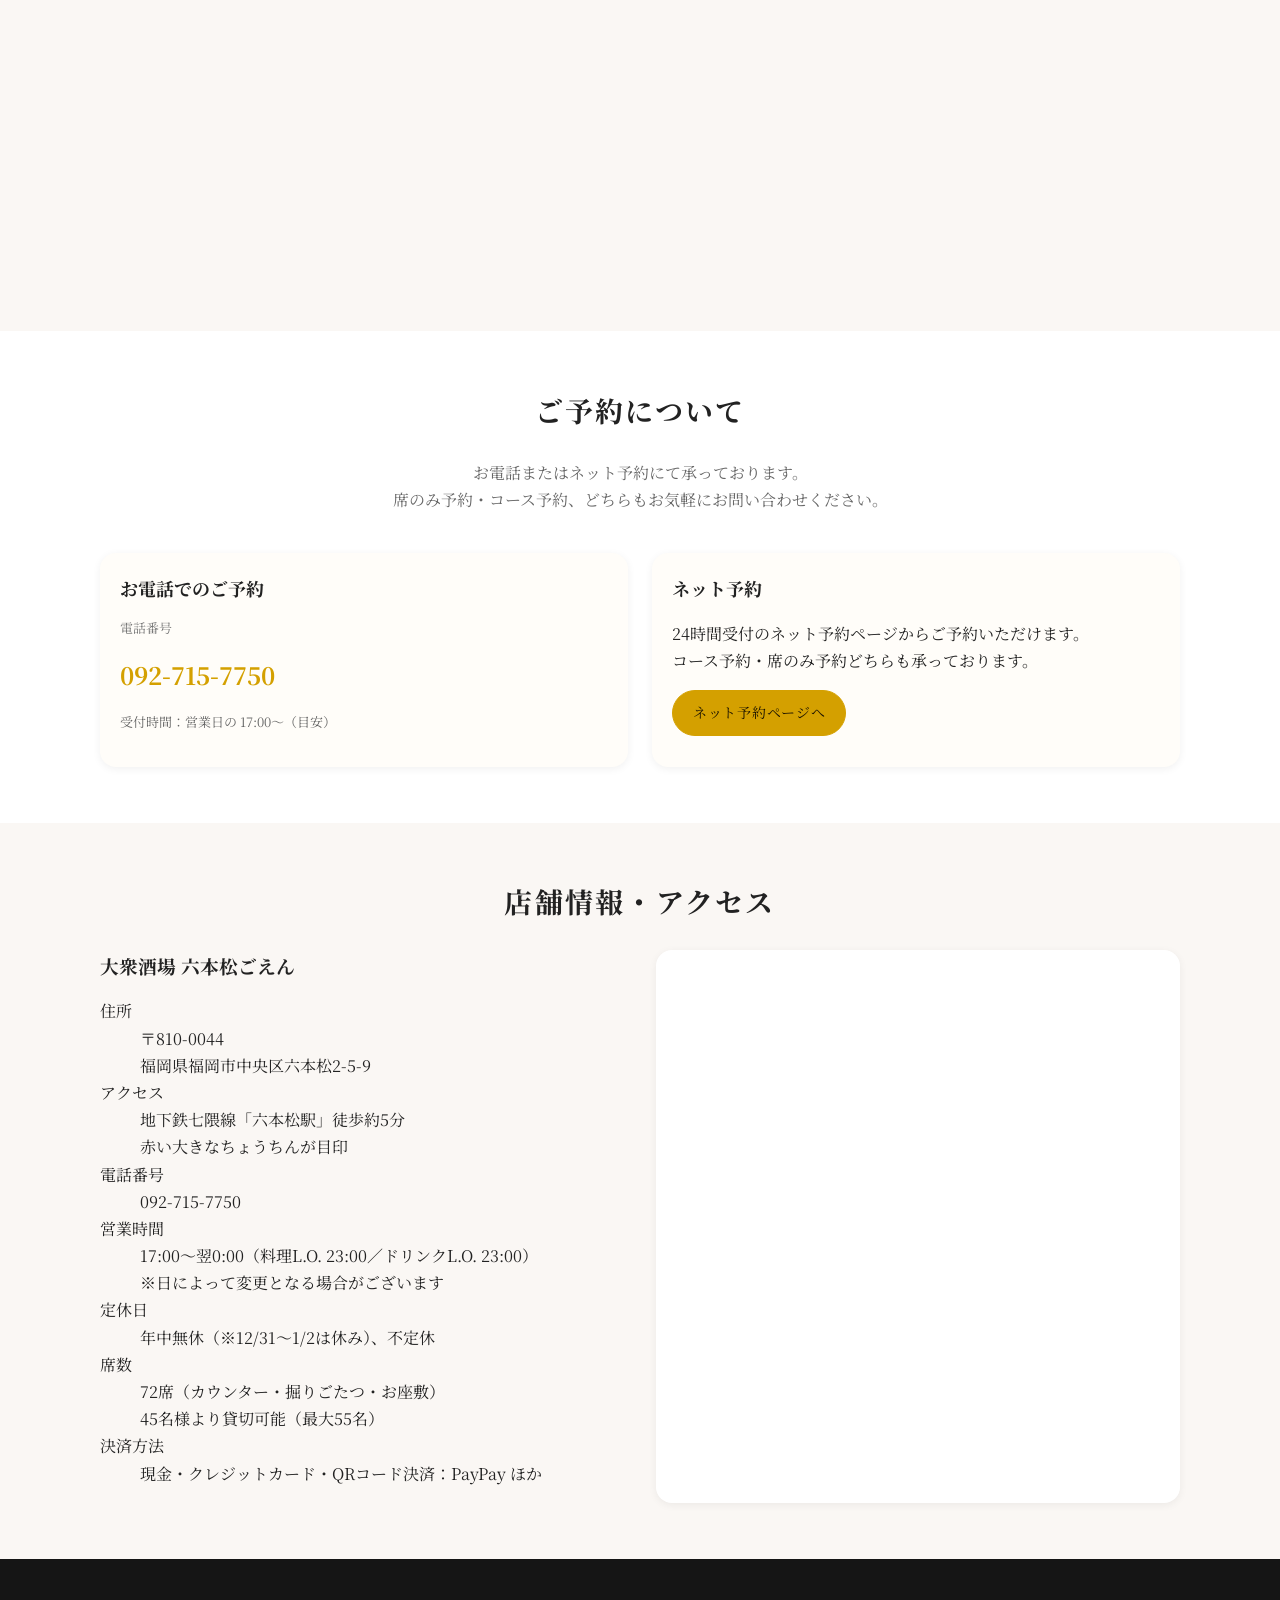
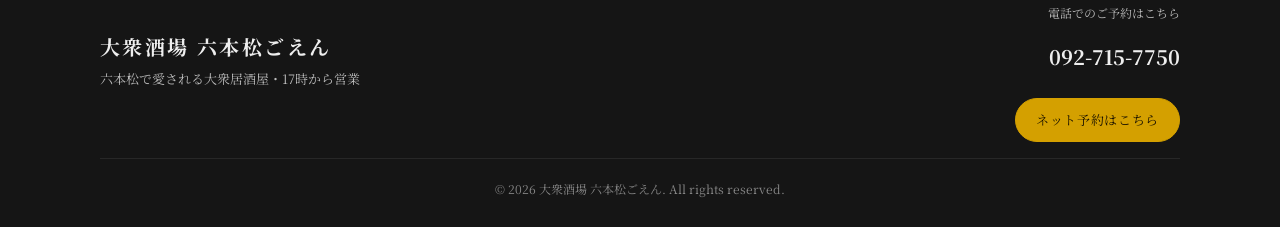
==== commit eb292e3f: "Update menu card: ごえん盛・鮮魚 → ゴマカンパチ - Update heading and description text for the sashimi menu card -" ====
--- a/index.html
+++ b/index.html
@@ -312,8 +312,8 @@
         </article>
         <article class="menu-card">
           <div class="menu-image menu-image-2"></div>
-          <h3>長浜直送 ごえん盛・鮮魚</h3>
-          <p>長浜市場から直送の旬の鮮魚。その日の水揚げをお刺身で。ごえん盛（5種盛り）が人気。</p>
+          <h3>長浜直送 ゴマカンパチ</h3>
+          <p>長浜市場から直送の旬の鮮魚。その日の水揚げをお刺身で。ゴマカンパチがおすすめ。</p>
         </article>
         <article class="menu-card">
           <div class="menu-image menu-image-3"></div>
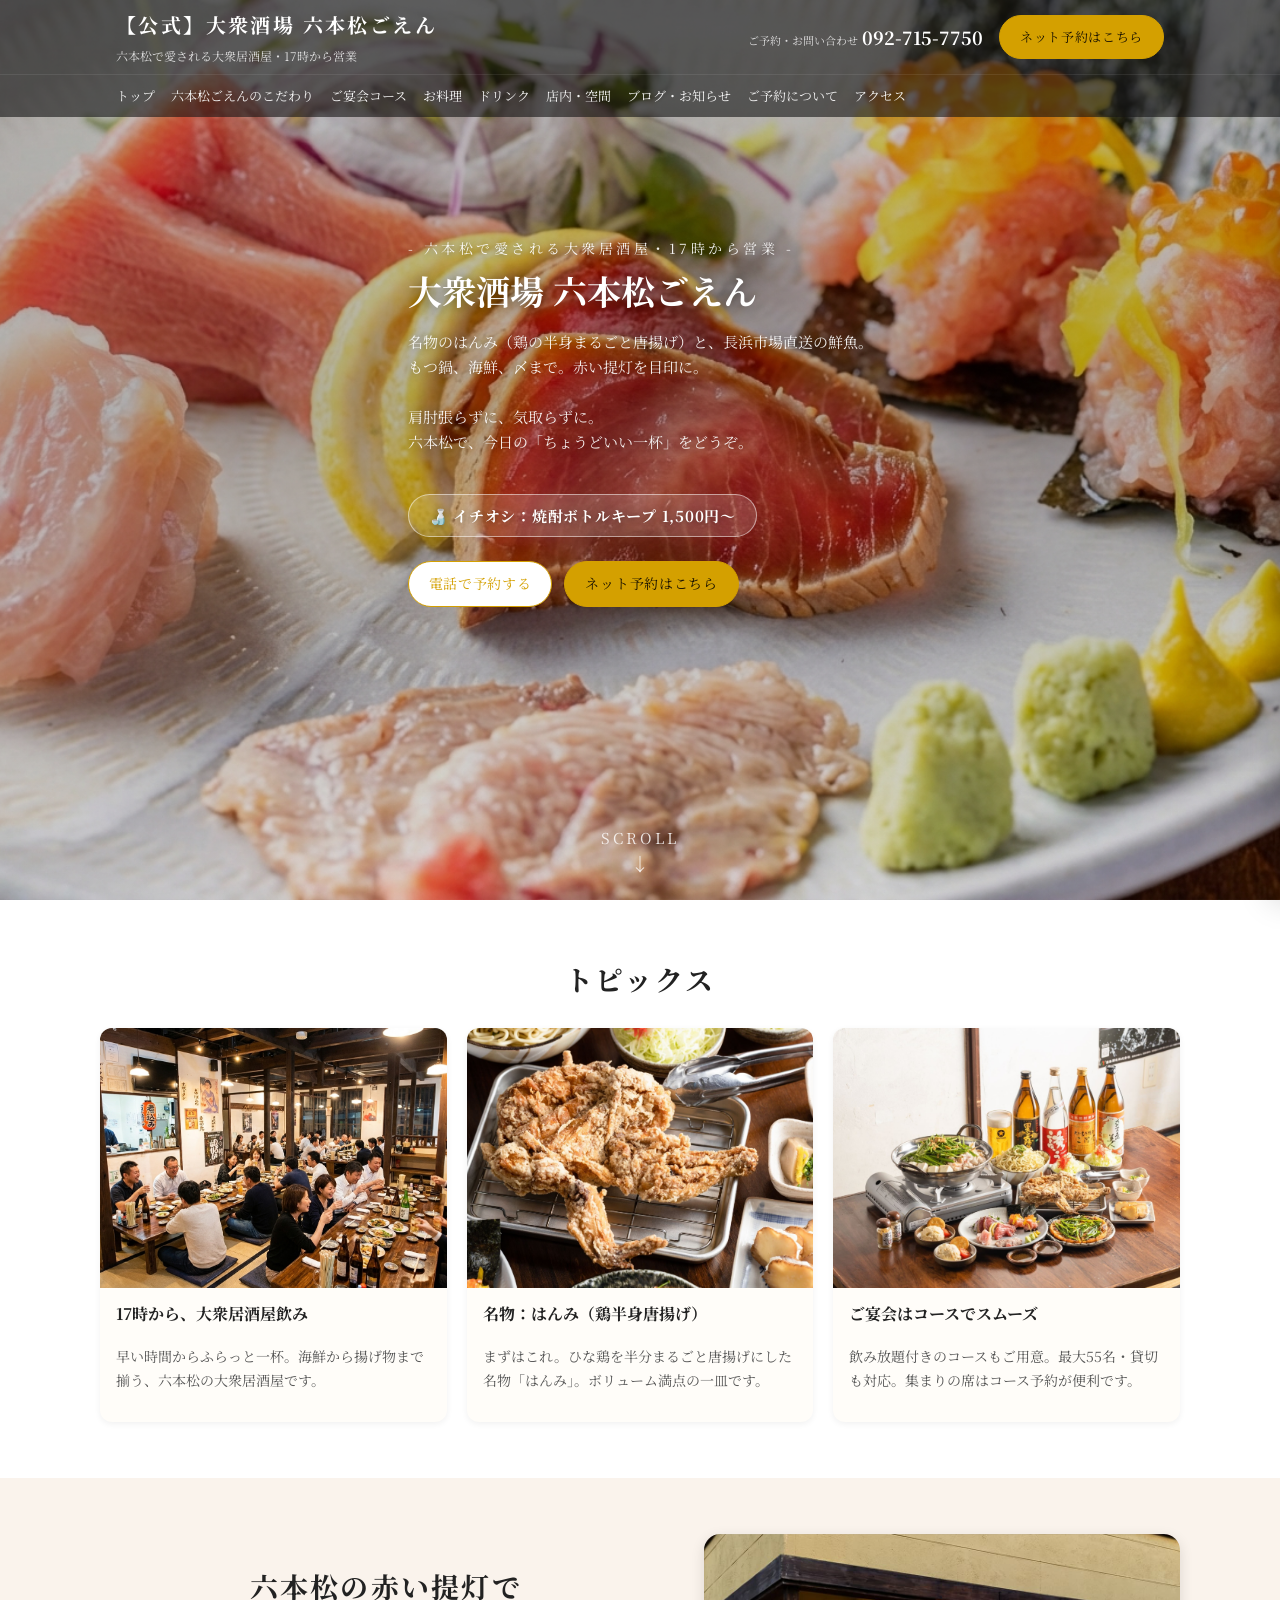
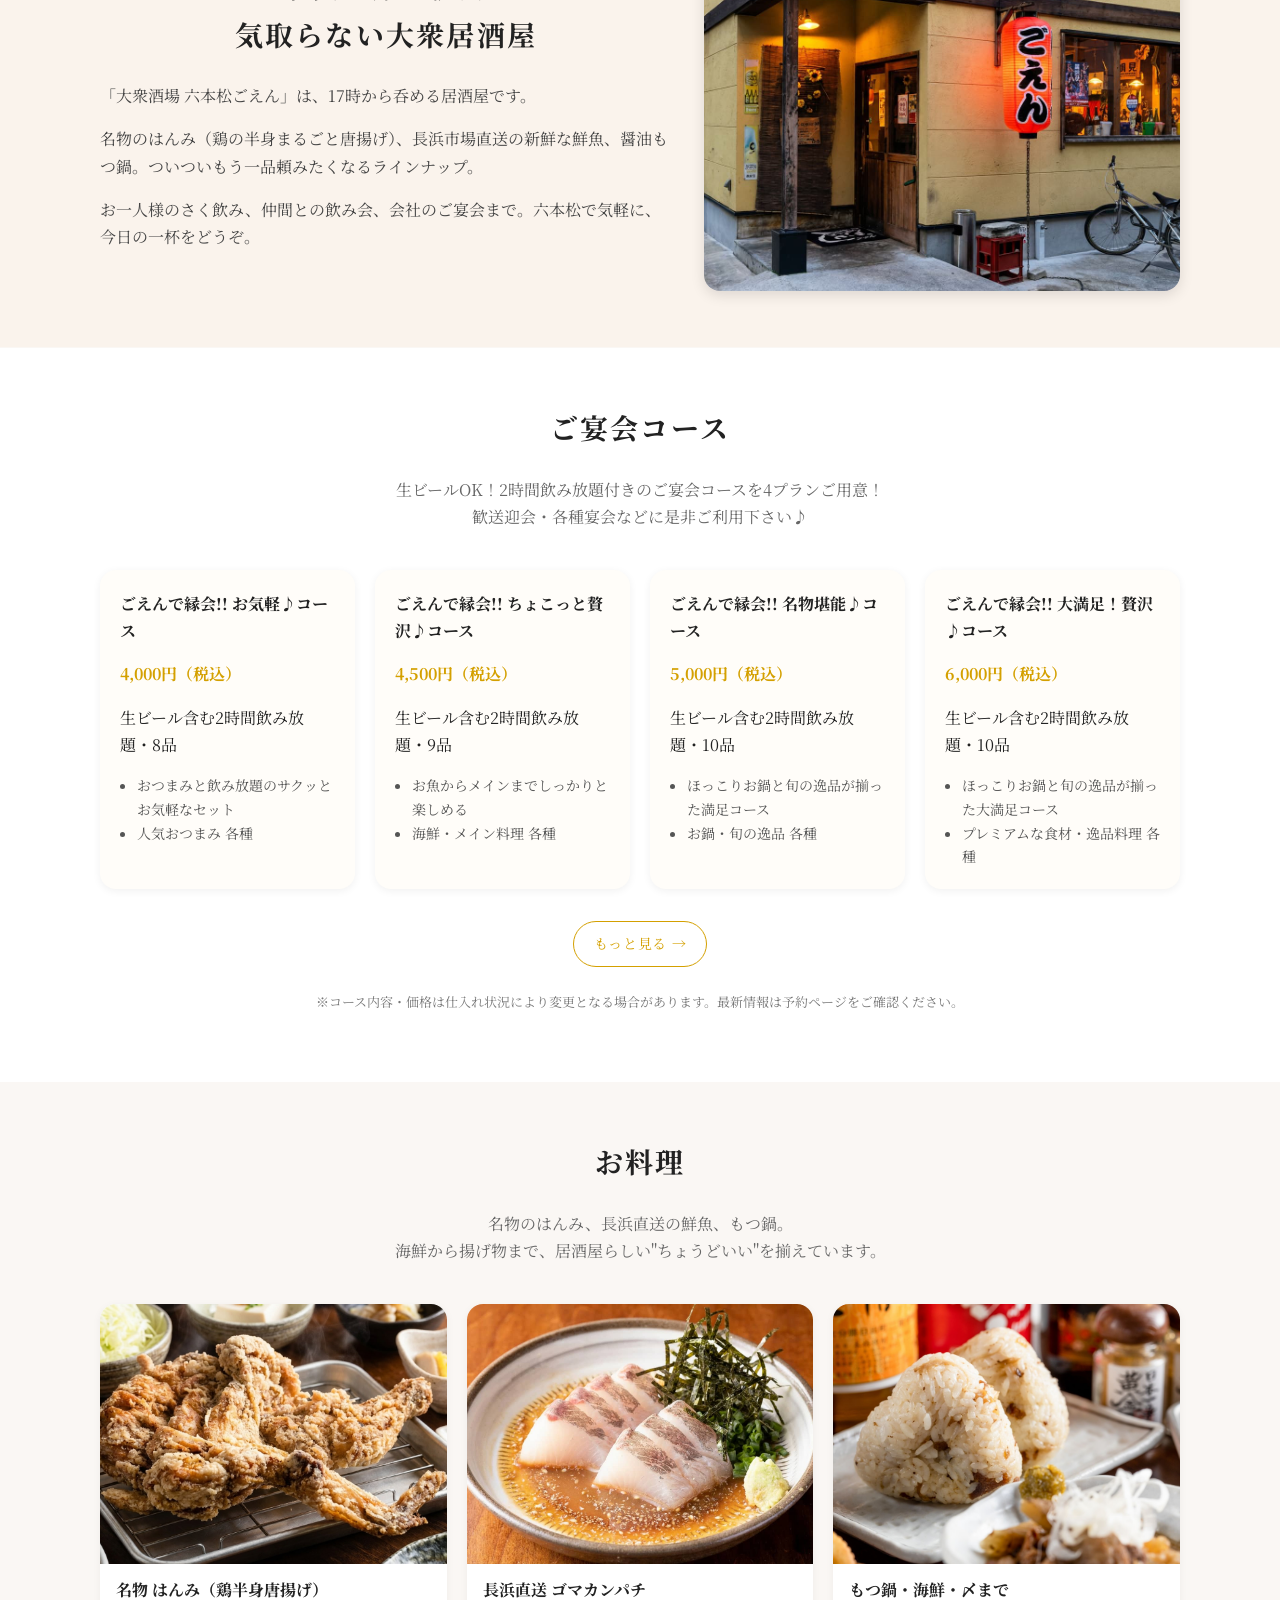
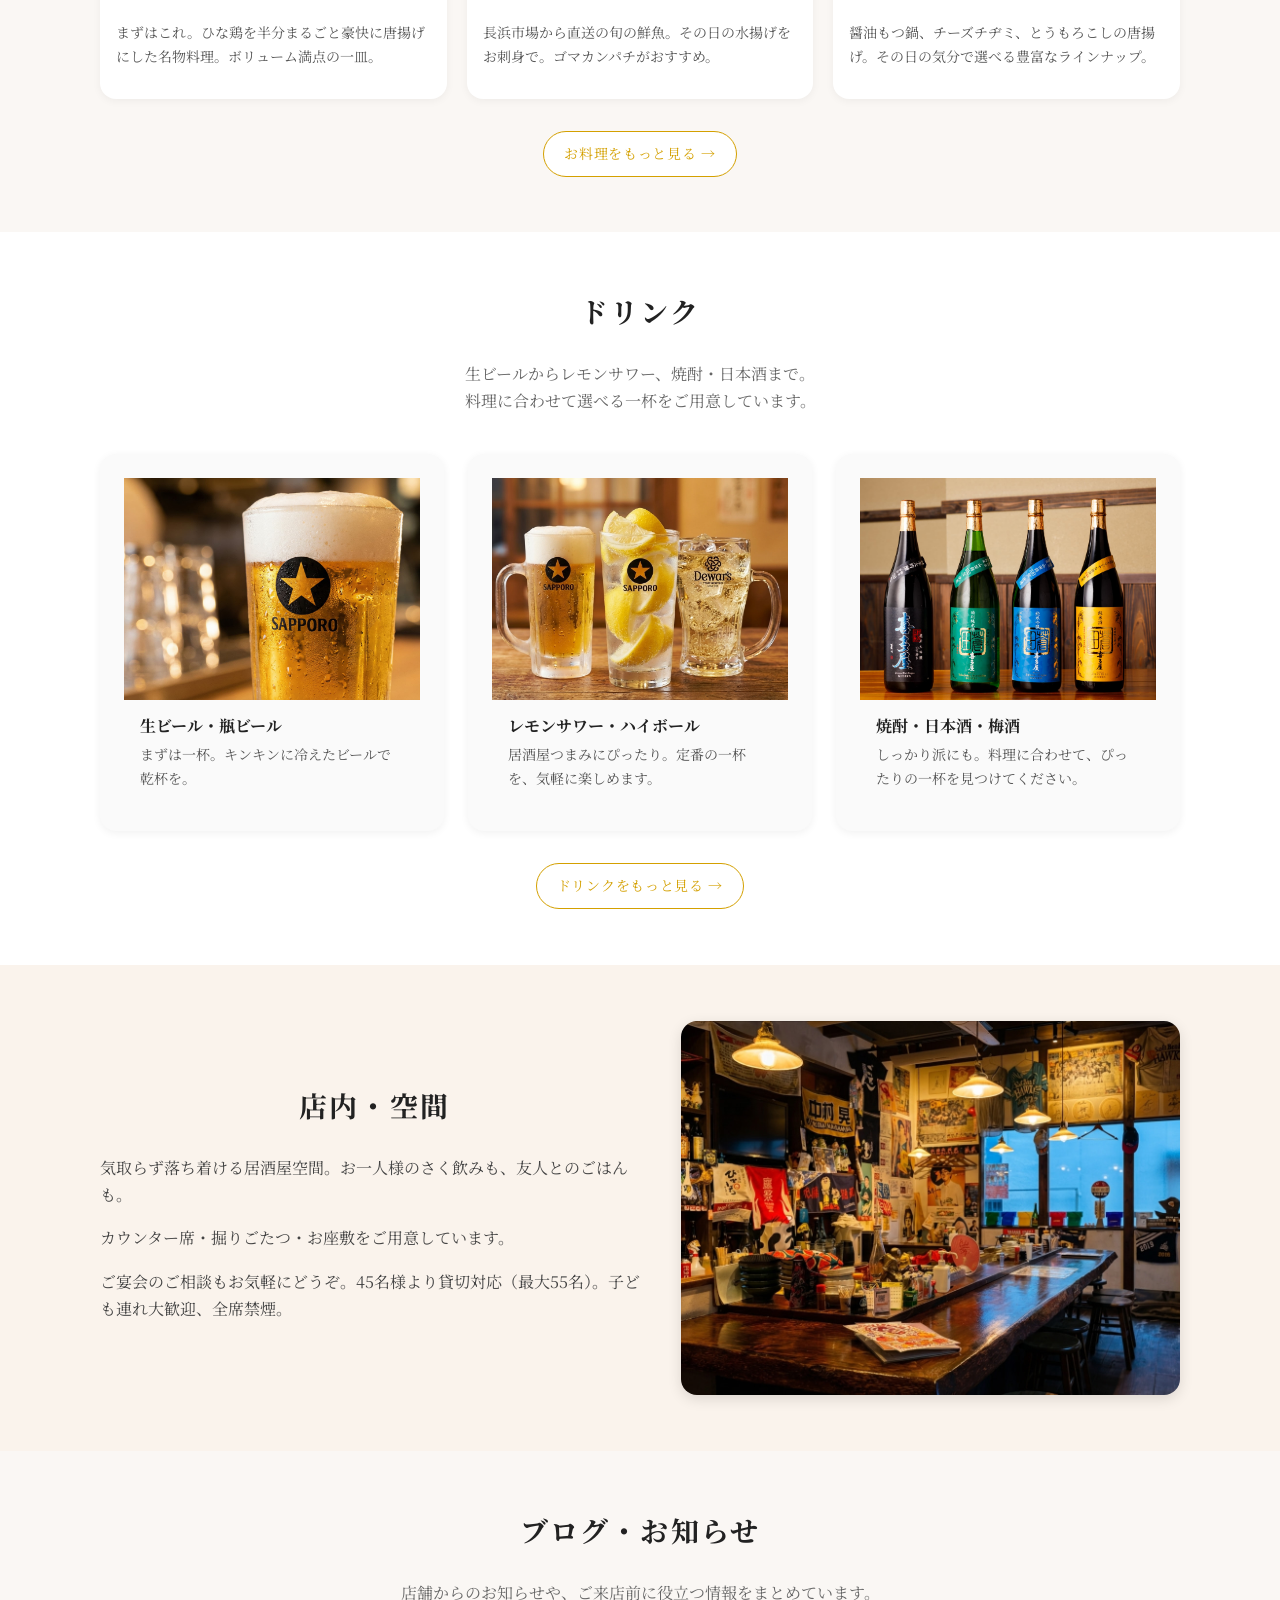
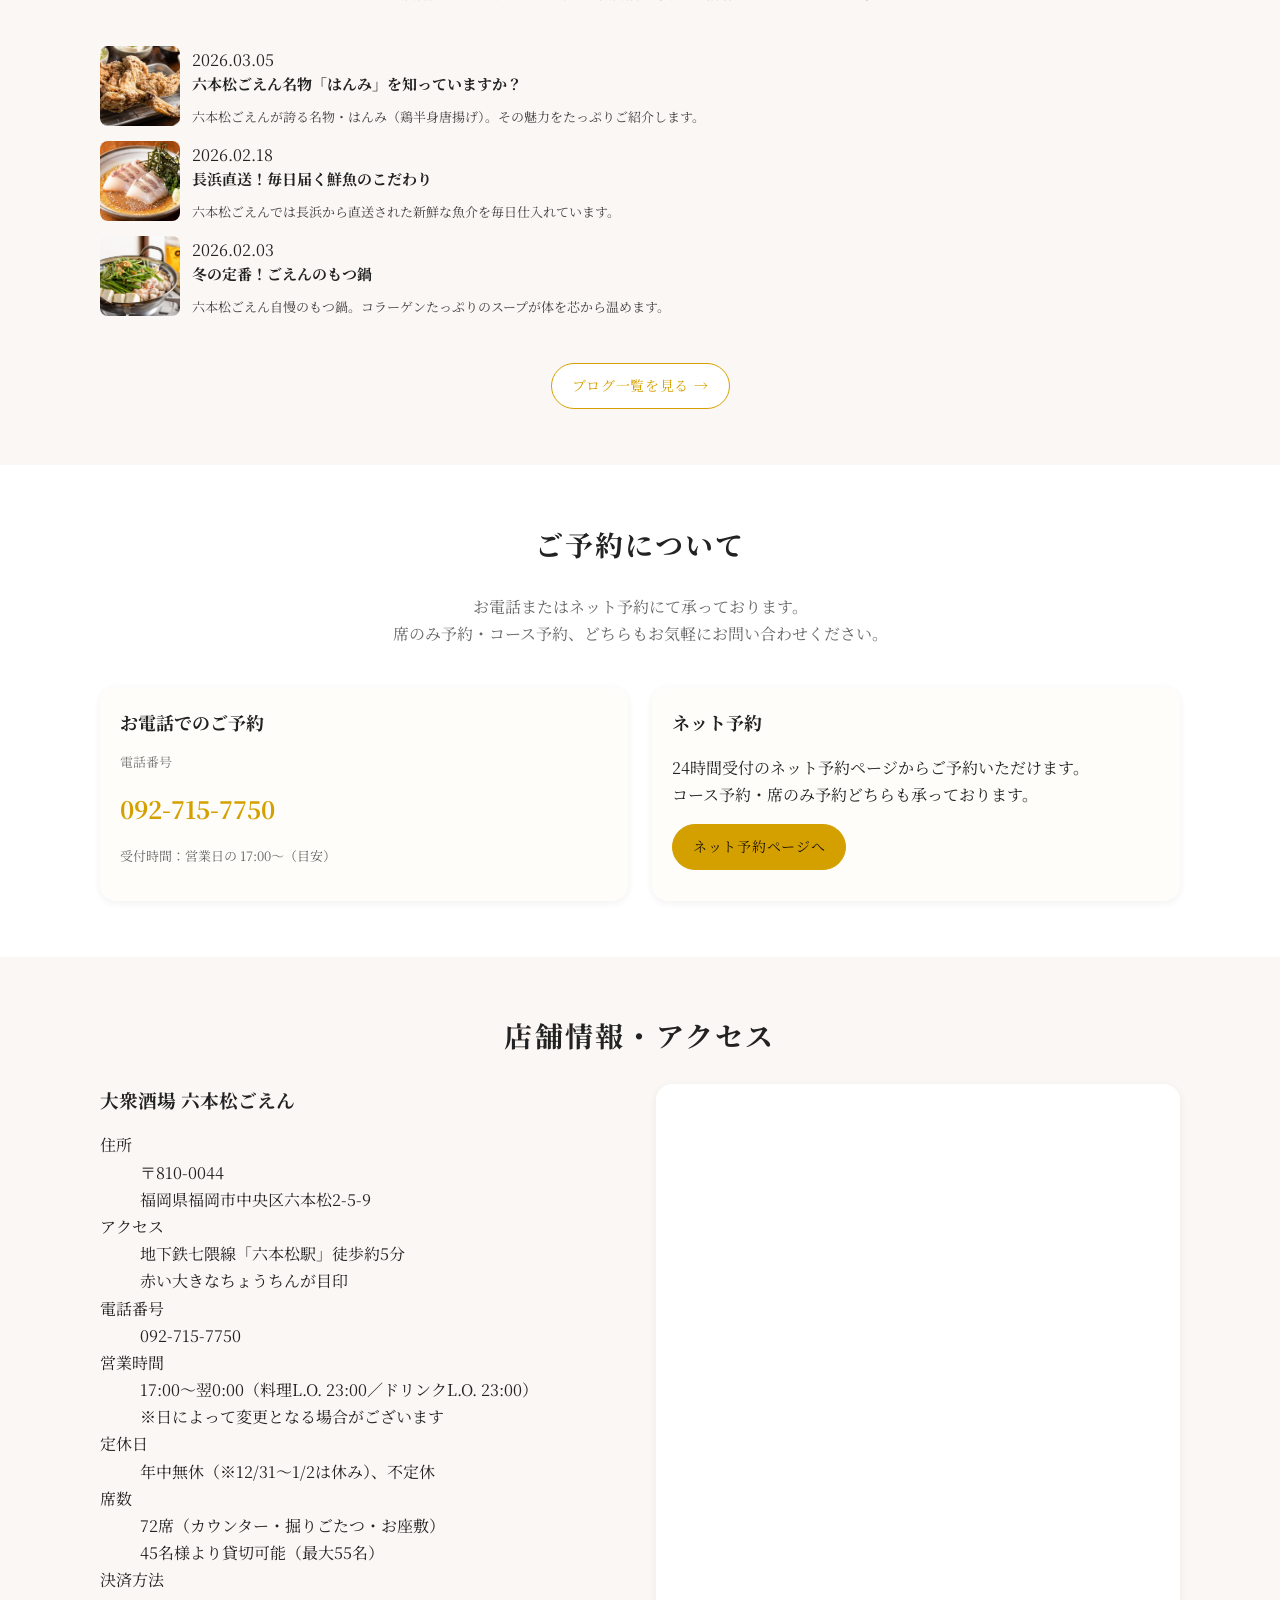
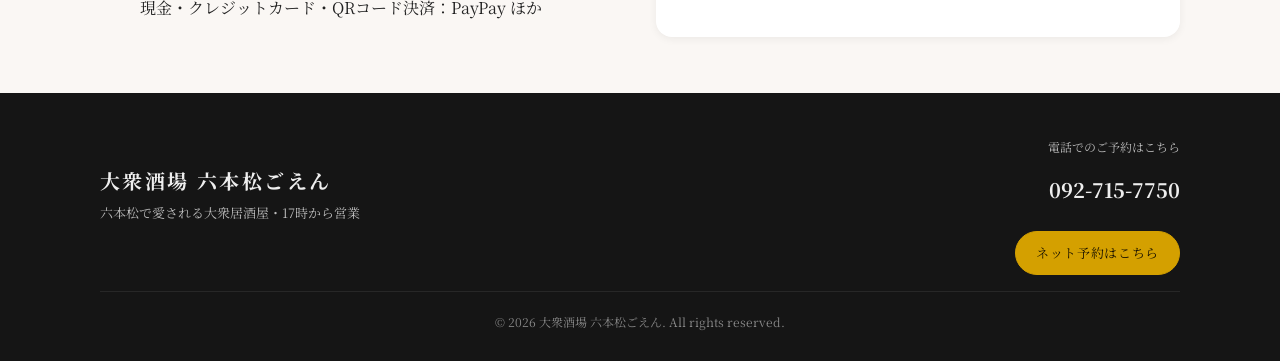
==== commit 2dd2881f: "Fix top page blog list: update posts.json read to use .posts property Co-Authored-By: Claude Sonnet " ====
--- a/index.html
+++ b/index.html
@@ -432,7 +432,8 @@
 
   fetch('./blog/posts.json', { cache: 'no-store' })
     .then(r => { if (!r.ok) throw new Error(); return r.json(); })
-    .then(posts => {
+    .then(data => {
+      const posts = data.posts ?? data;
       if (!Array.isArray(posts)) throw new Error();
       posts.sort((a, b) => String(b.date || '').localeCompare(String(a.date || '')));
       const top3 = posts.slice(0, 3);
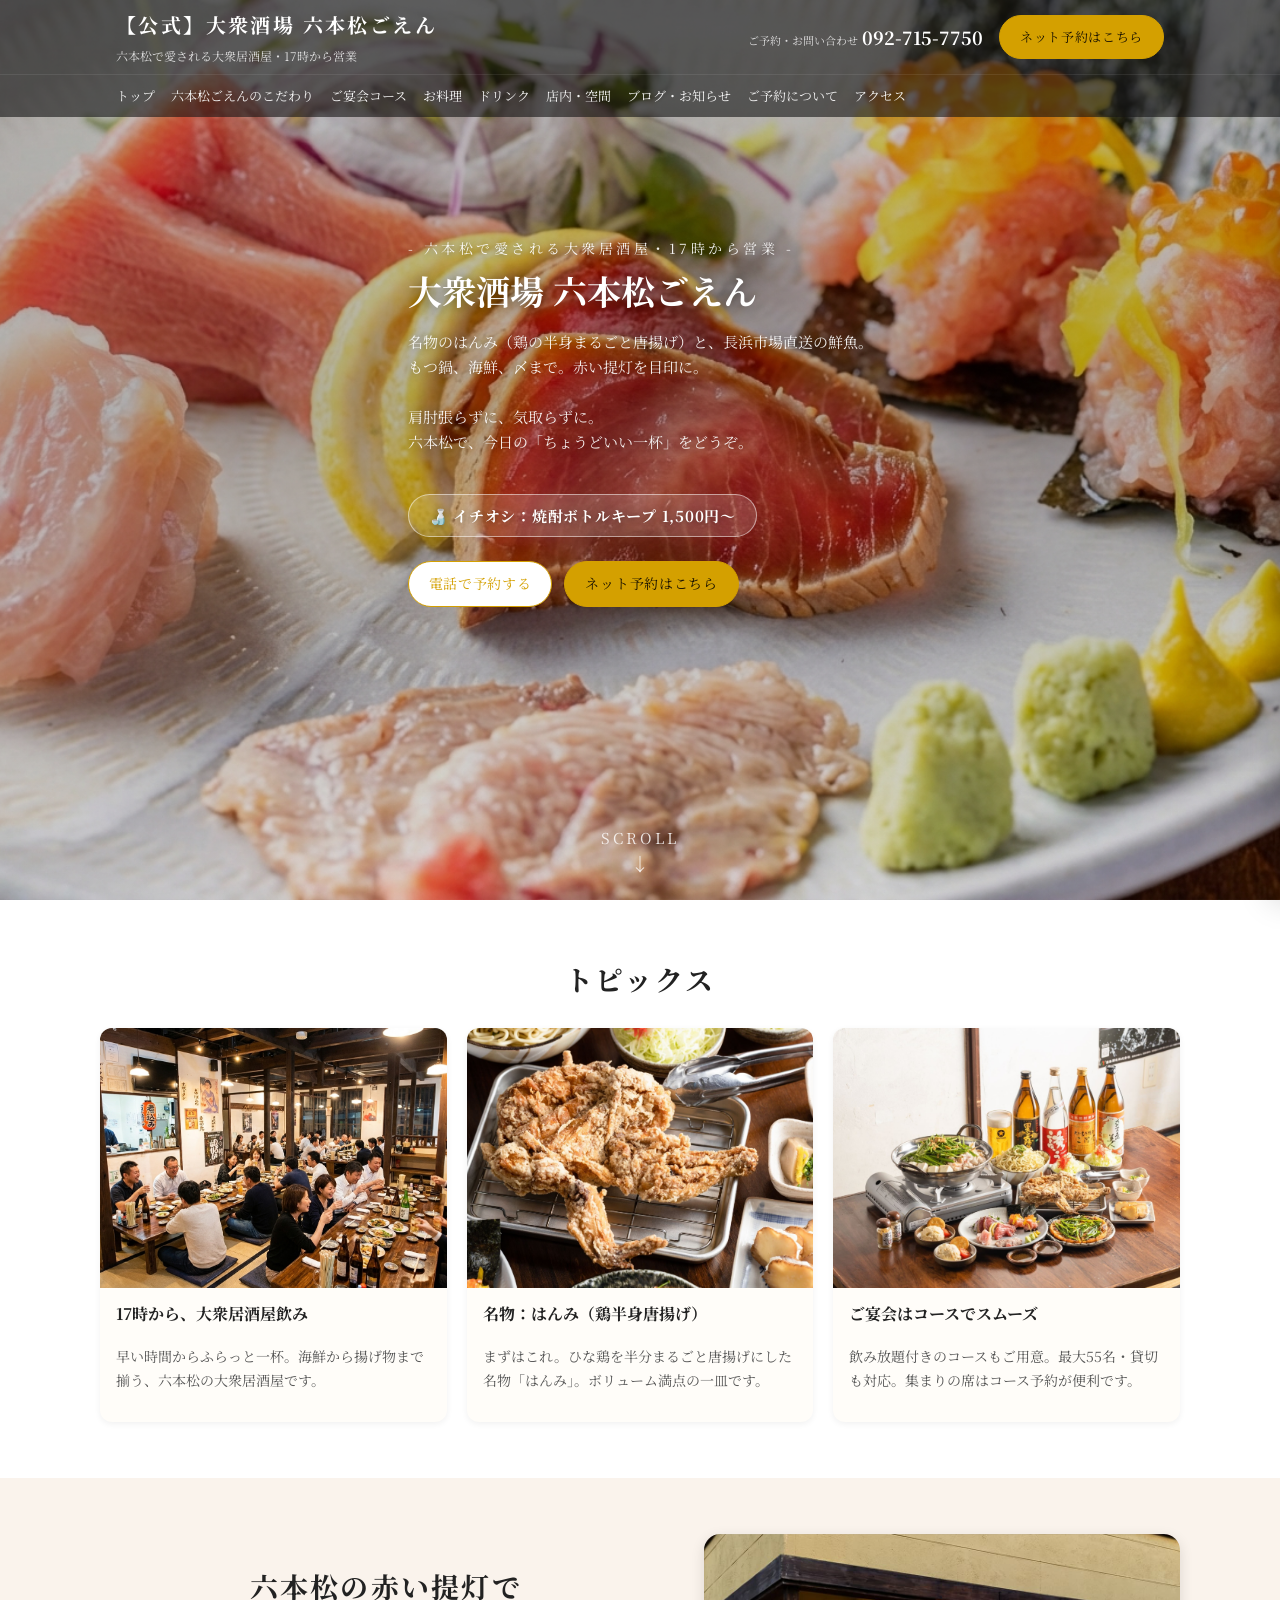
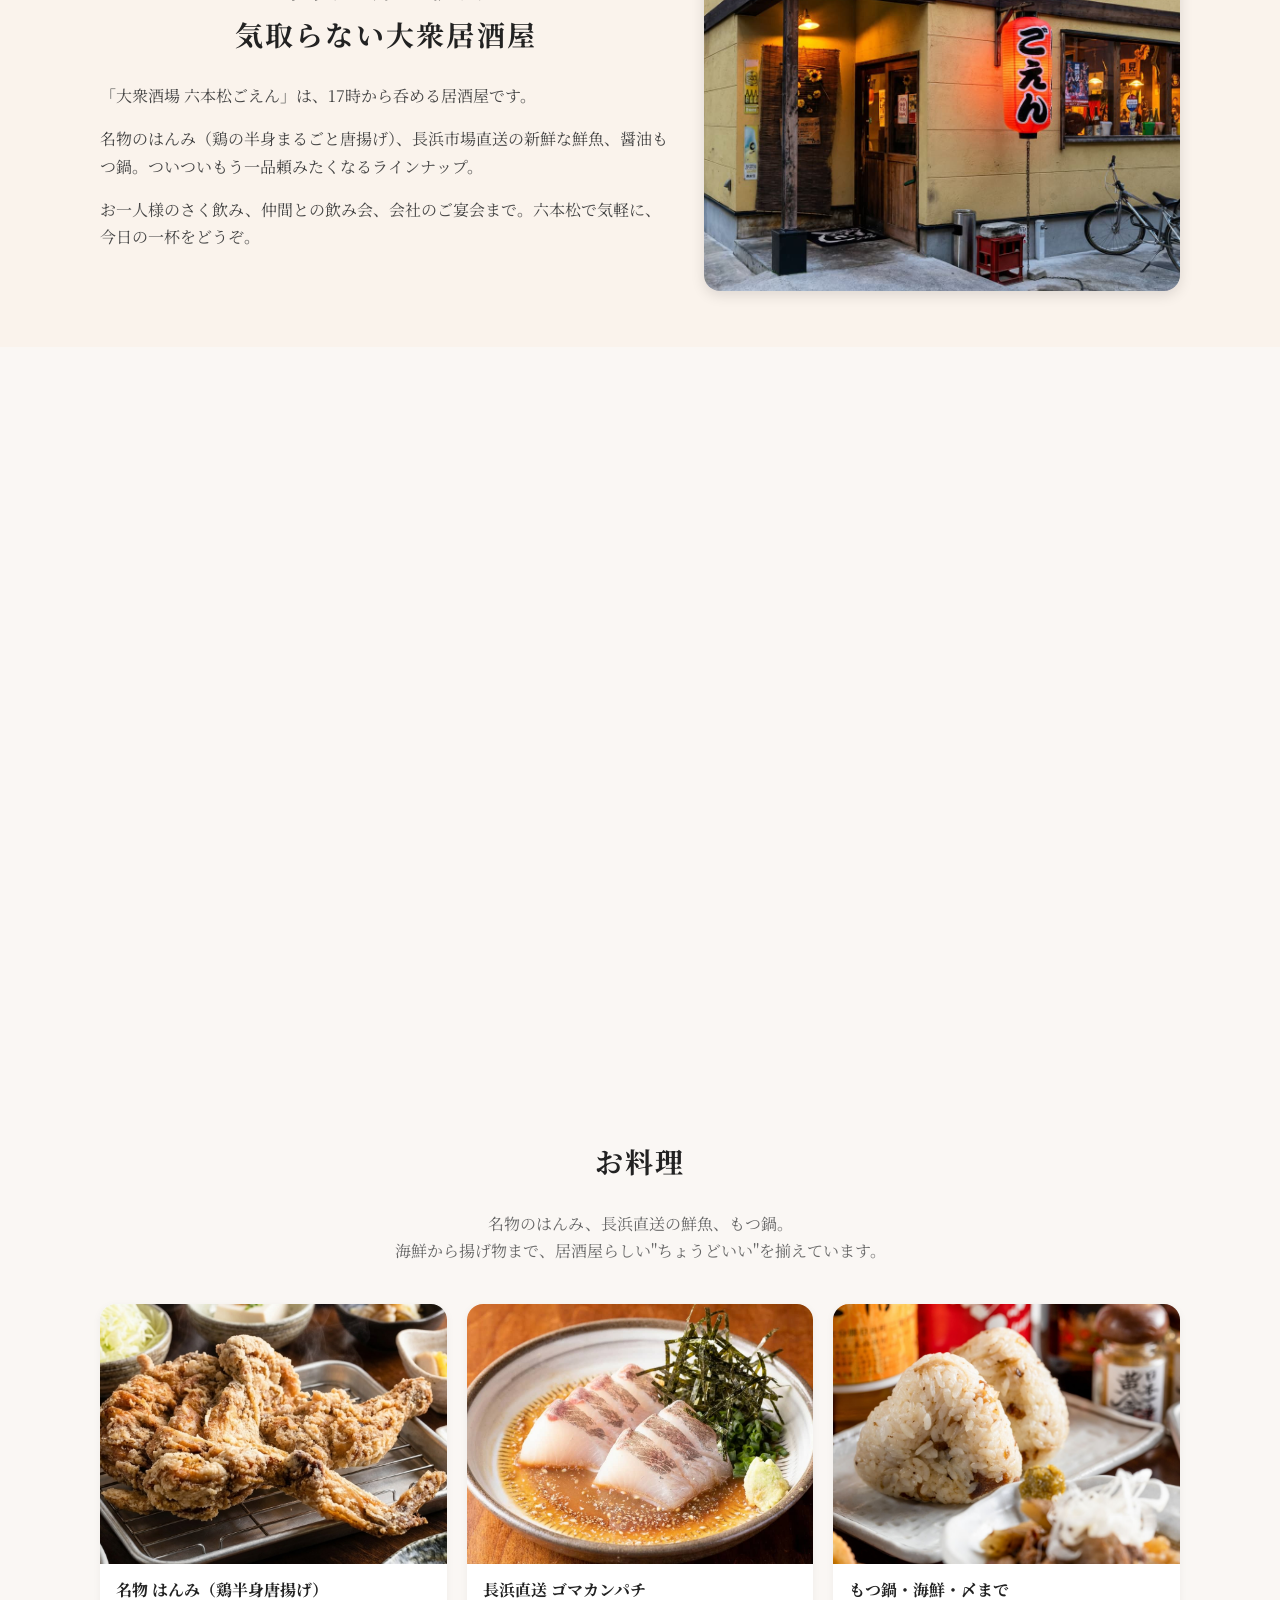
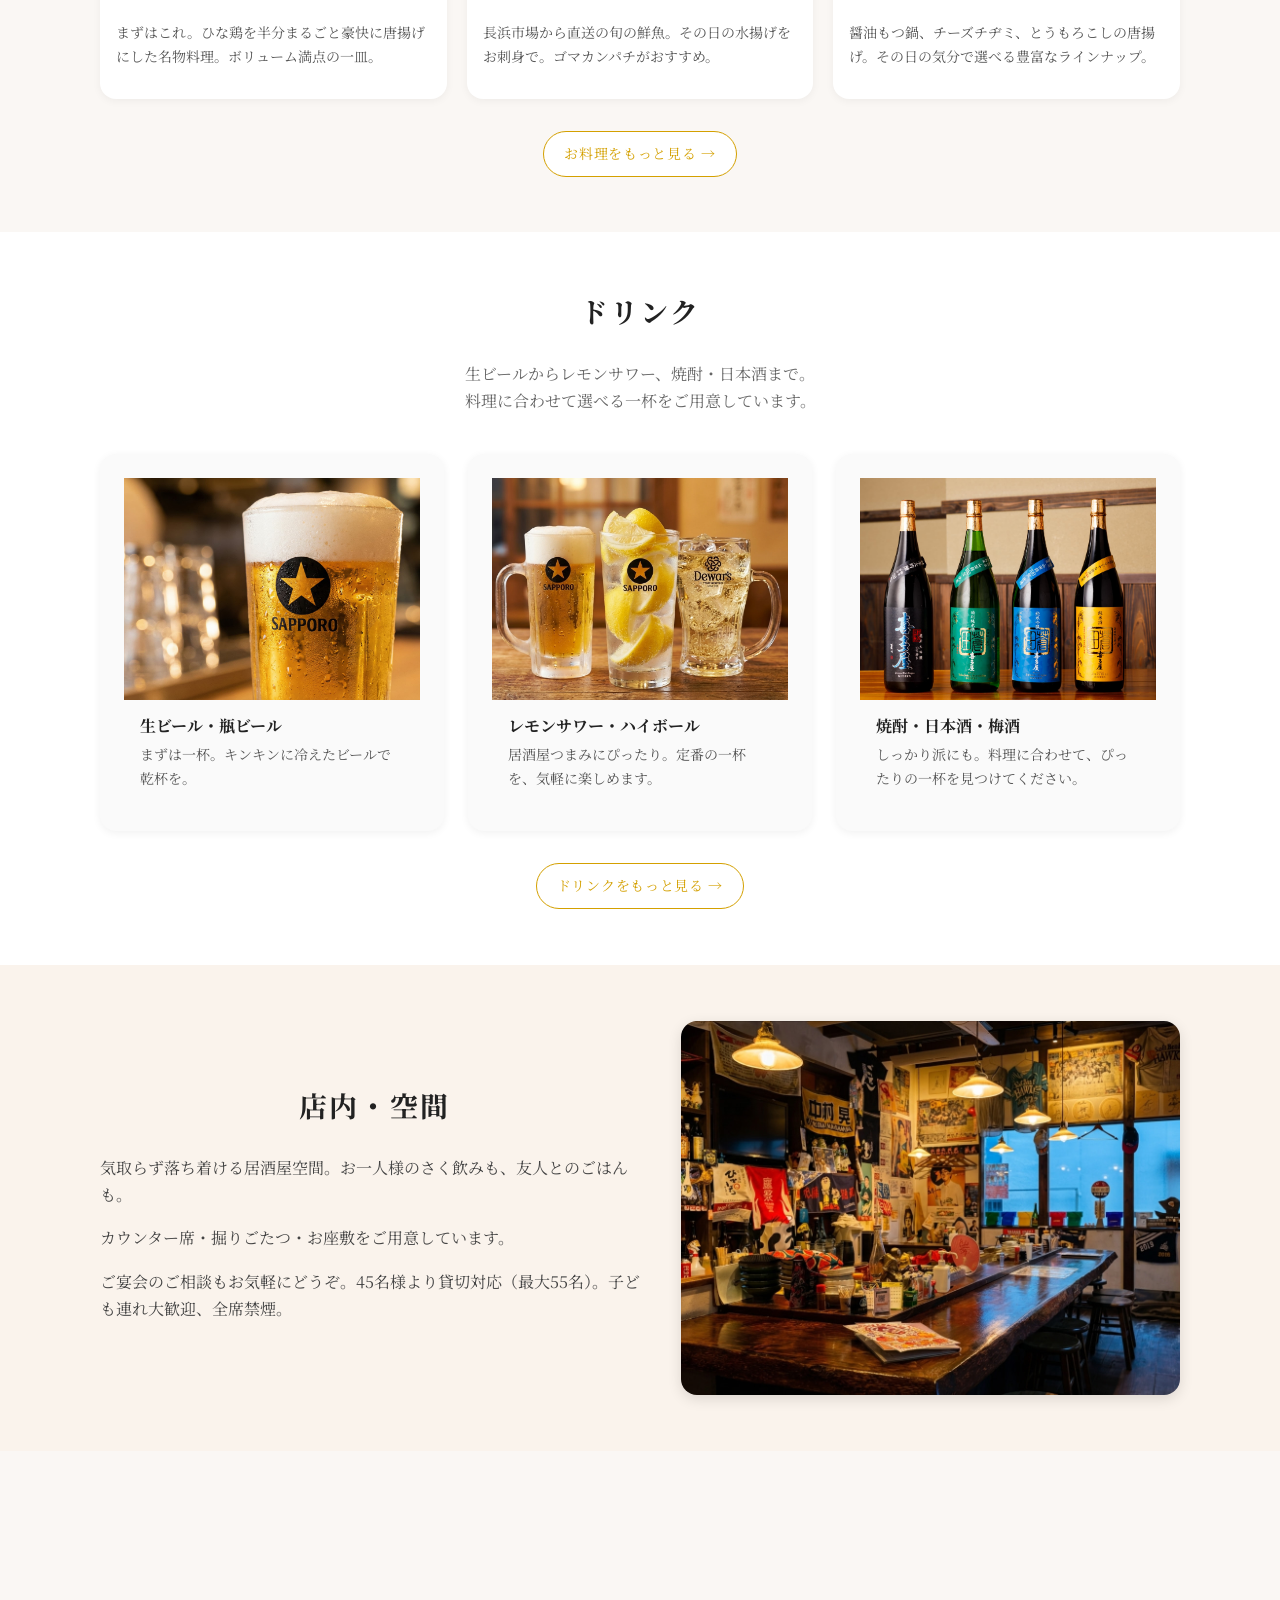
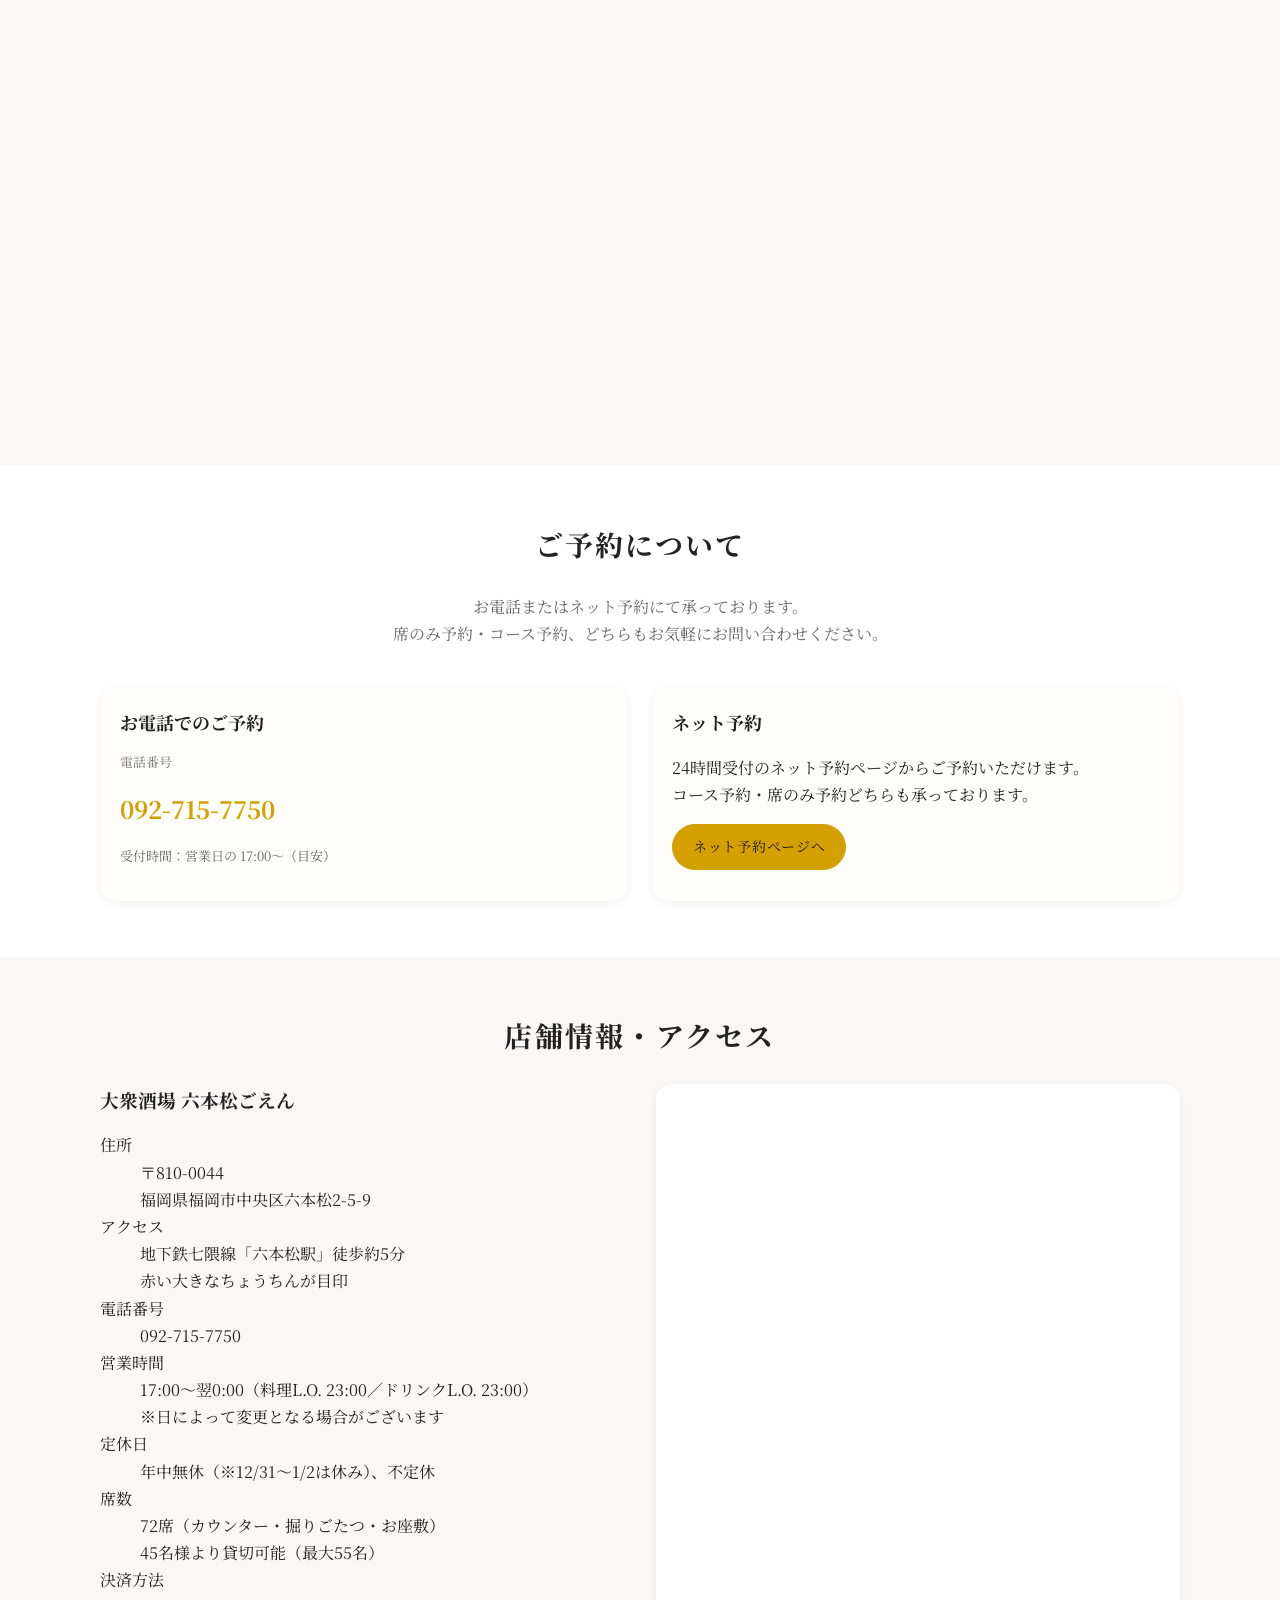
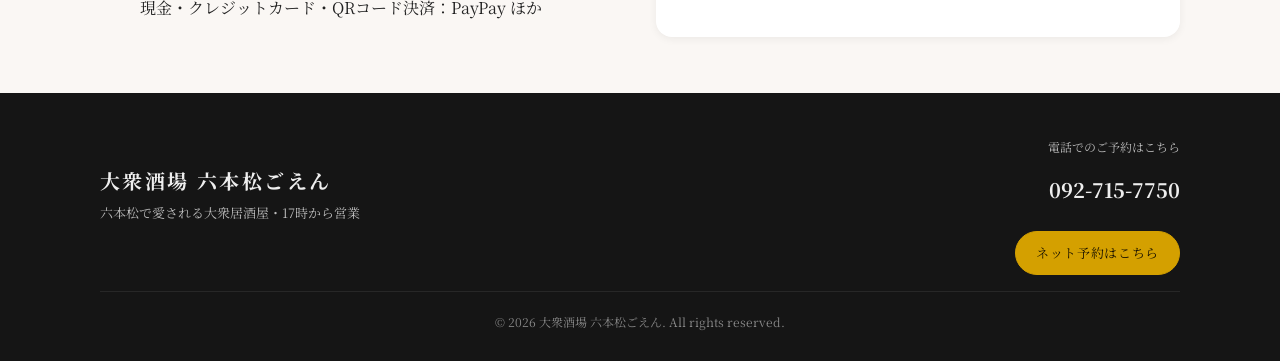
==== commit f64ed1cc: "fix: Netlify Identityウィジェット追加（招待メールのリンクを処理するため）" ====
--- a/index.html
+++ b/index.html
@@ -469,5 +469,19 @@
 })();
 </script>
 
+<!-- Netlify Identity Widget -->
+<script src="https://identity.netlify.com/v1/netlify-identity-widget.js"></script>
+<script>
+  if (window.netlifyIdentity) {
+    window.netlifyIdentity.on("init", function(user) {
+      if (!user) {
+        window.netlifyIdentity.on("login", function() {
+          document.location.href = "/admin/";
+        });
+      }
+    });
+  }
+</script>
+
 </body>
 </html>
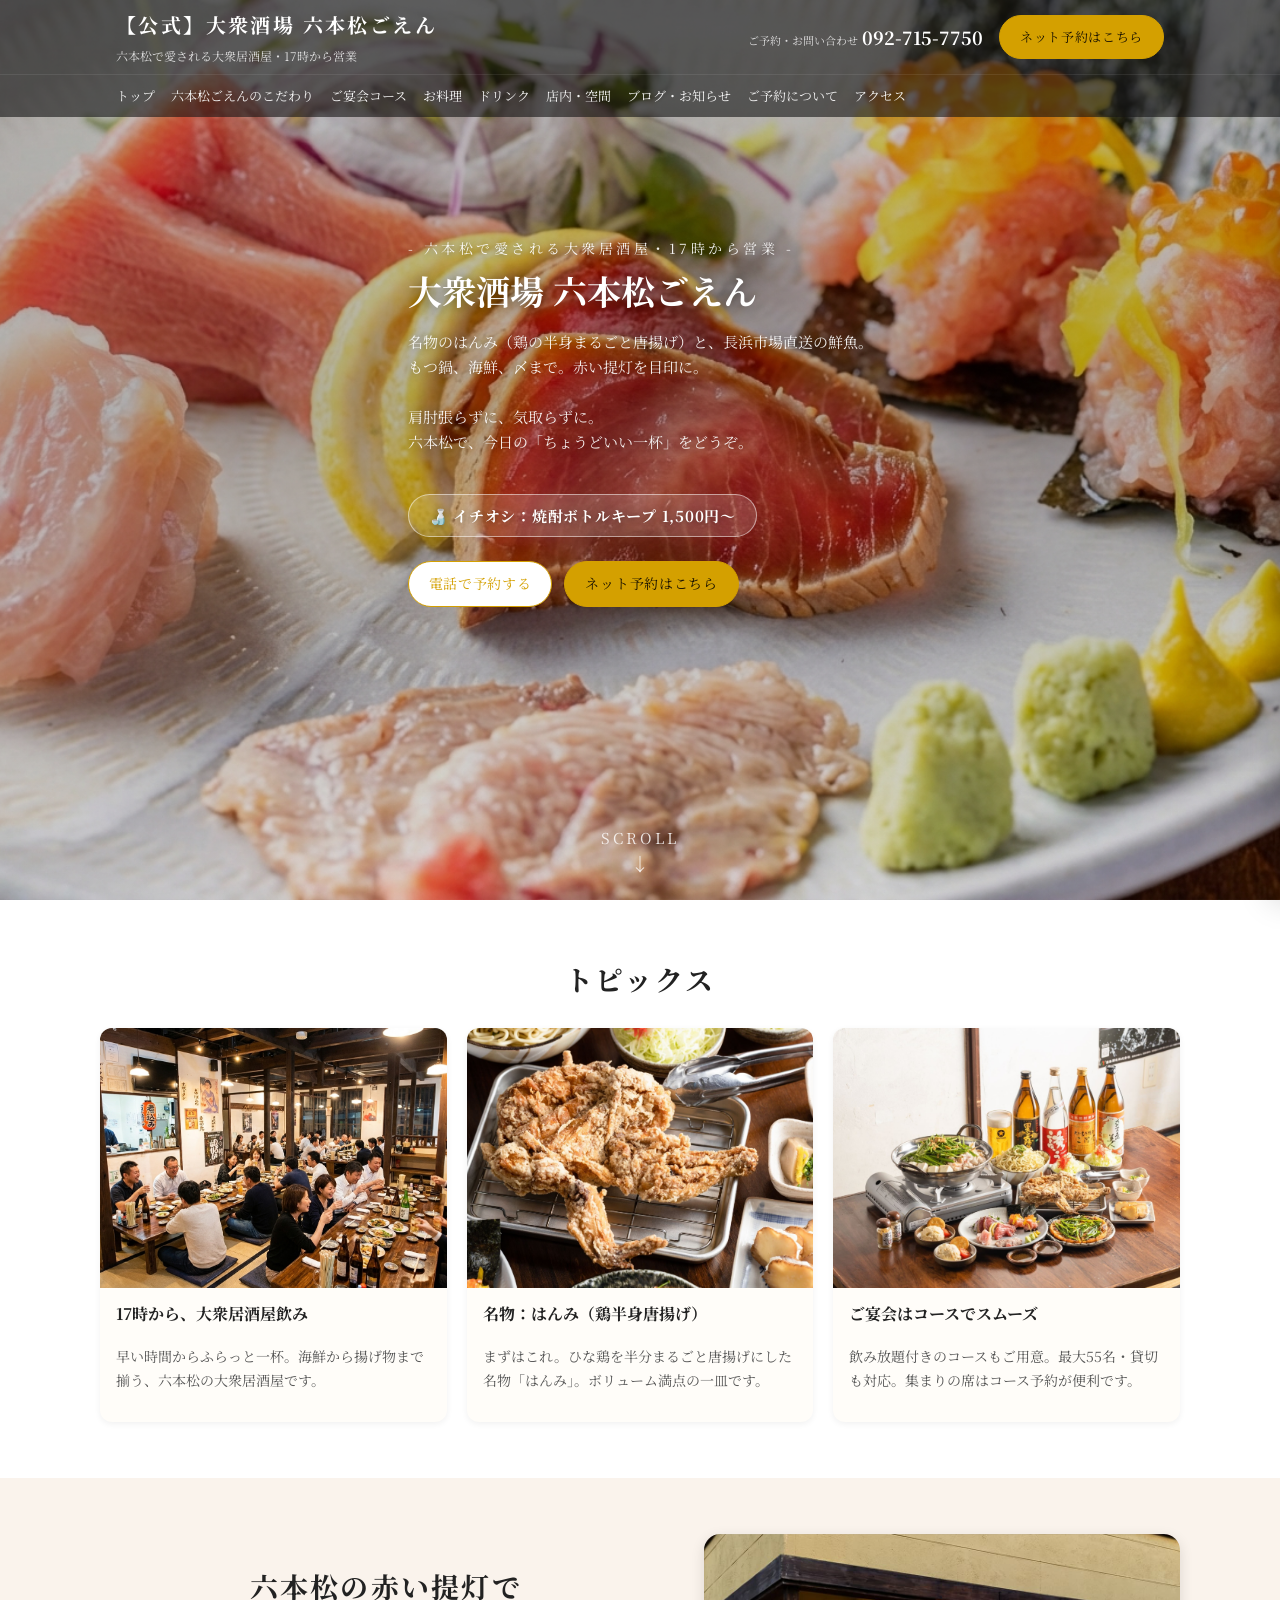
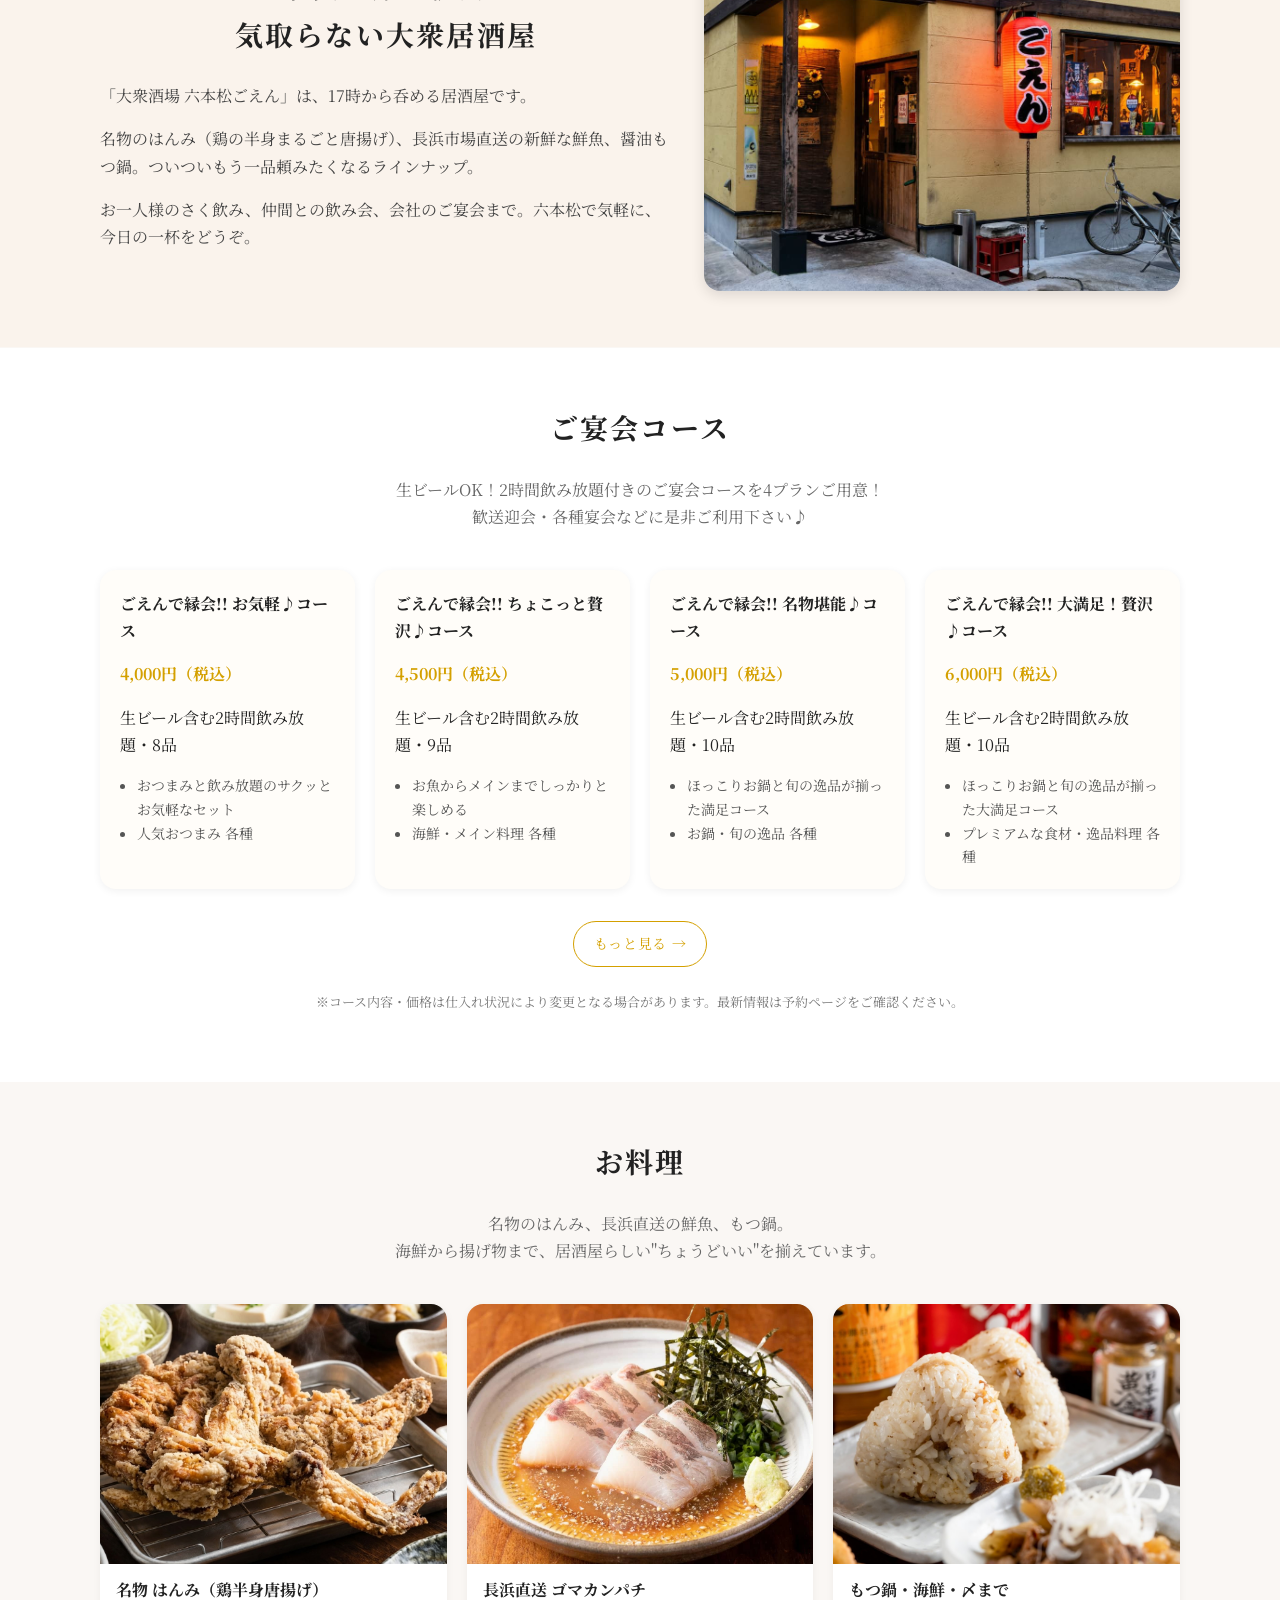
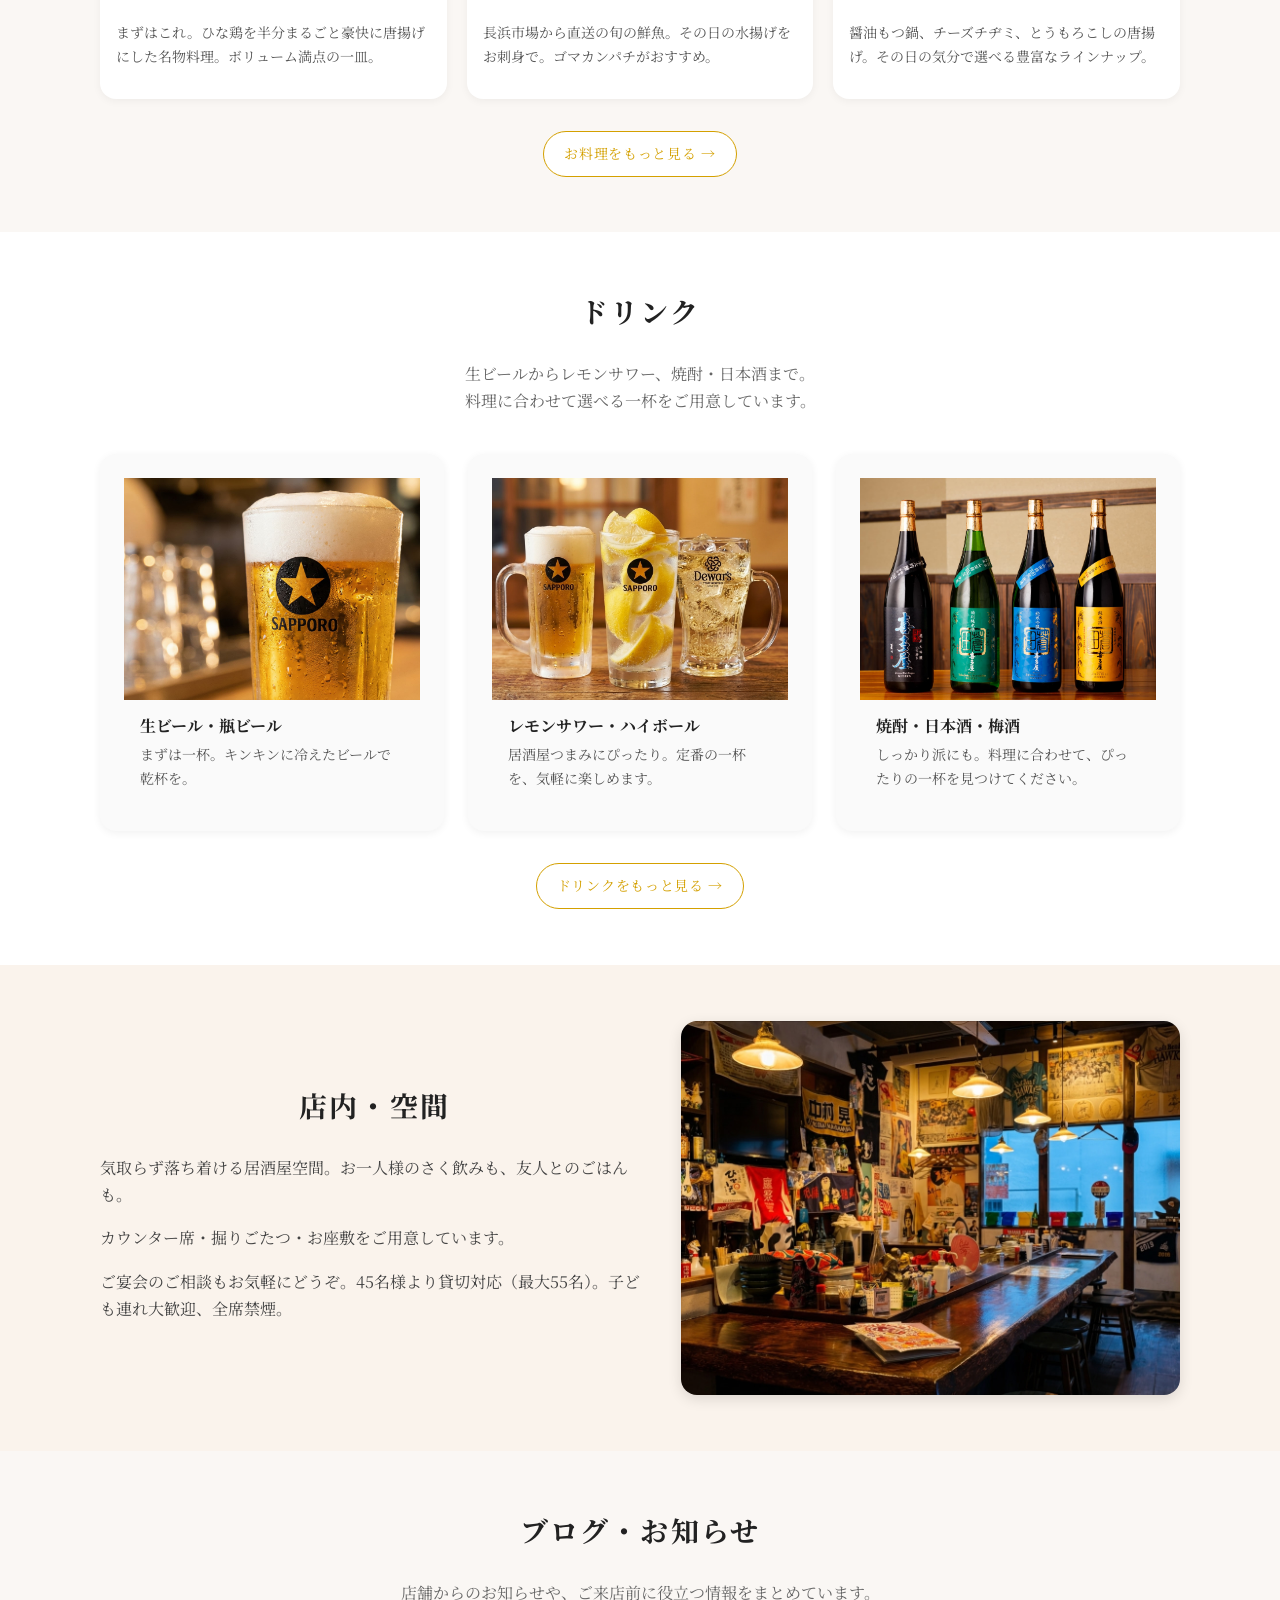
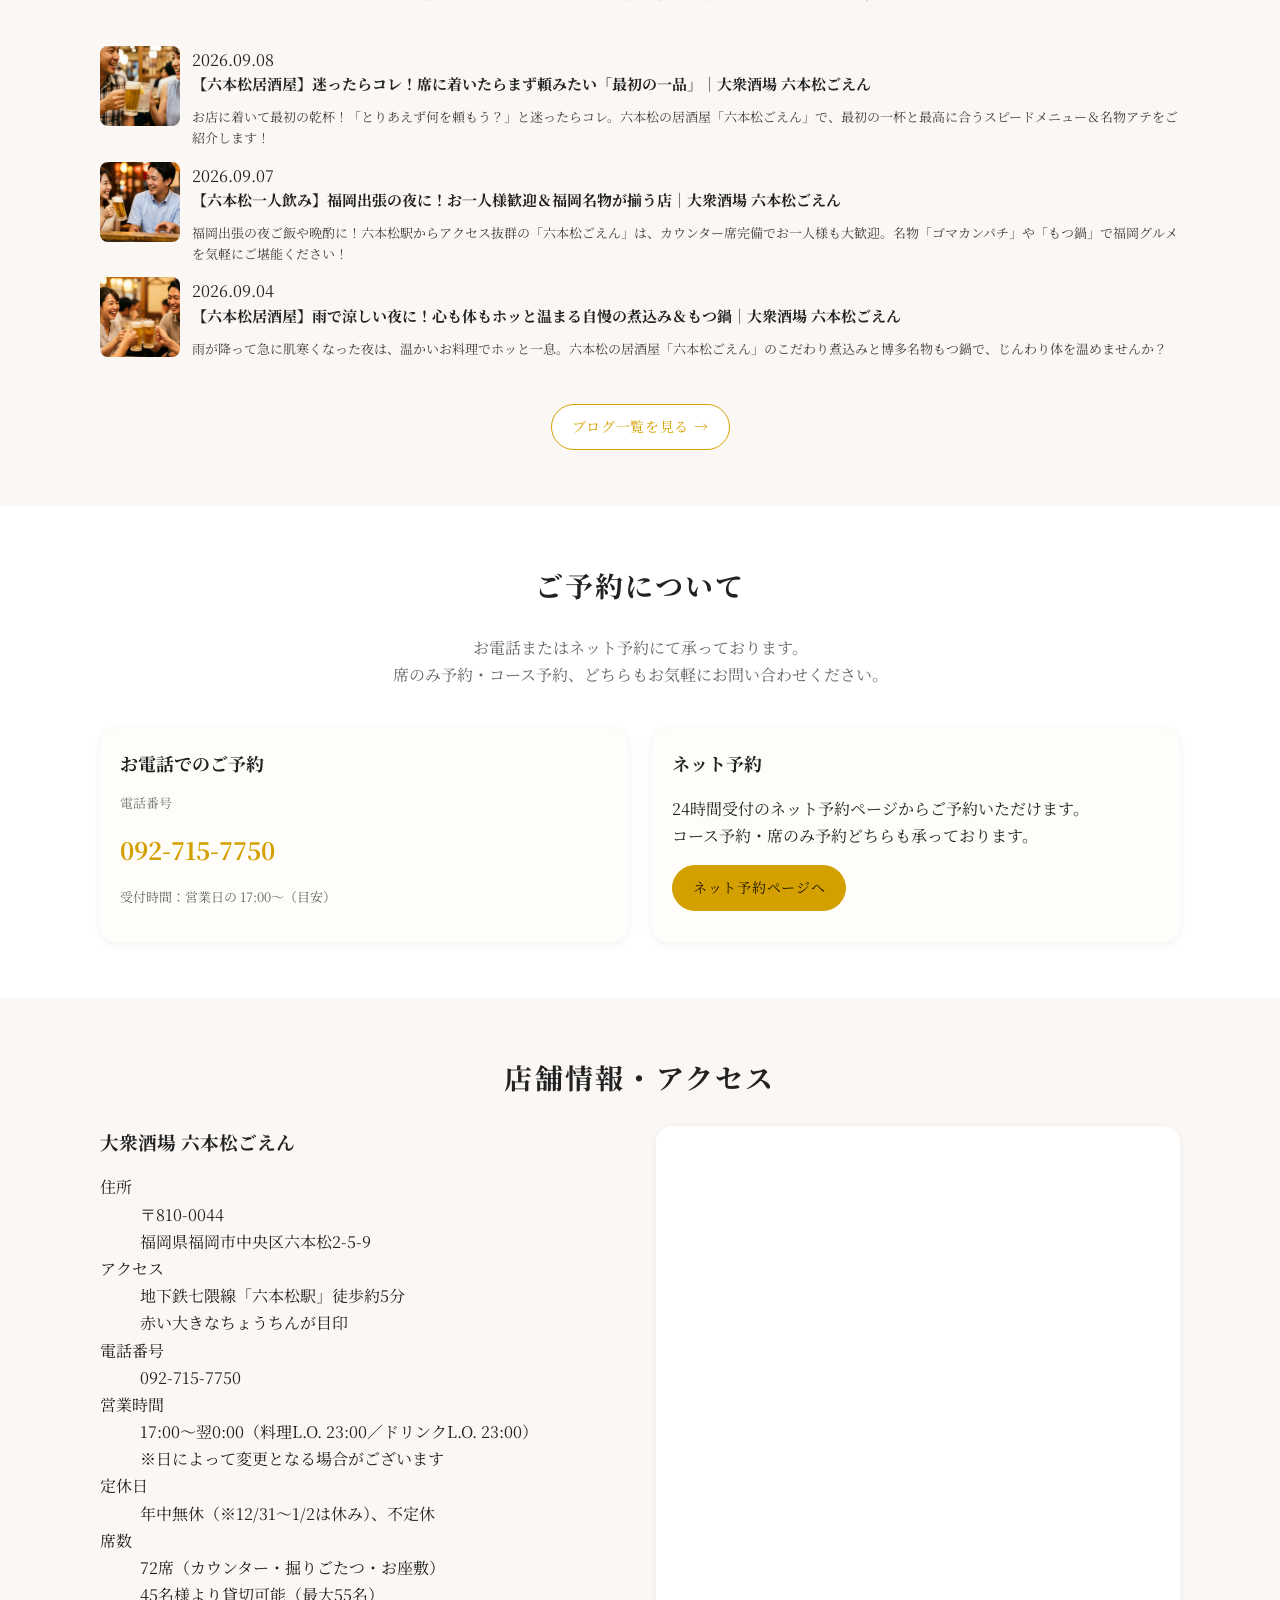
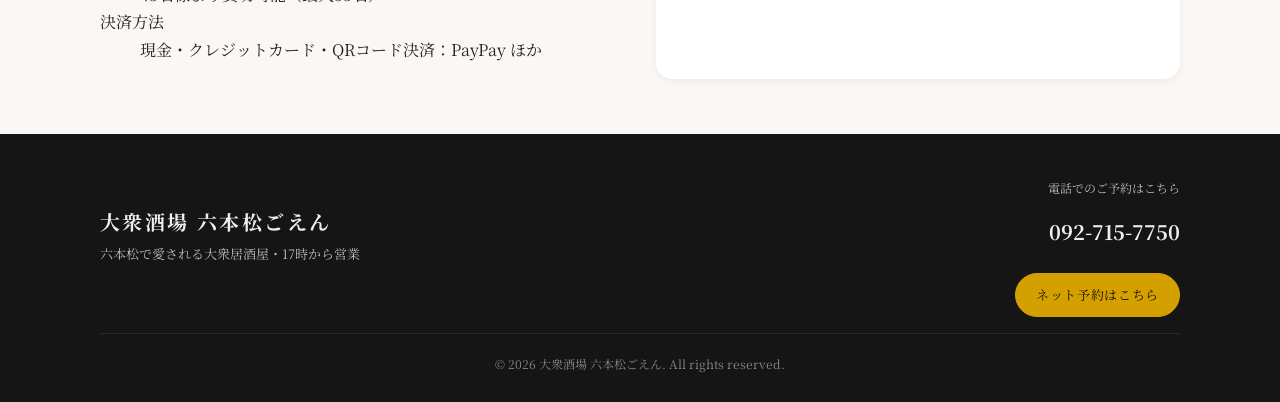
==== commit b3012105: "SEO: index/blog の内部リンクを / 形式に統一・記事canonicalをslug別に - index.html / blog/index.html: ./blog/index.html" ====
--- a/index.html
+++ b/index.html
@@ -289,7 +289,7 @@
       </div>
 
       <div class="more-link">
-        <a class="btn-secondary" href="./course.html">もっと見る →</a>
+        <a class="btn-secondary" href="/course.html">もっと見る →</a>
       </div>
 
       <p class="course-note">
@@ -323,7 +323,7 @@
       </div>
 
       <div class="more-link">
-        <a href="./menu.html" class="btn-secondary">お料理をもっと見る →</a>
+        <a href="/menu.html" class="btn-secondary">お料理をもっと見る →</a>
       </div>
     </div>
   </section>
@@ -353,7 +353,7 @@
       </div>
 
       <div class="more-link">
-        <a href="./drink.html" class="btn-secondary">ドリンクをもっと見る →</a>
+        <a href="/drink.html" class="btn-secondary">ドリンクをもっと見る →</a>
       </div>
     </div>
   </section>
@@ -379,7 +379,7 @@
 
       <div class="blog-grid" id="blog-latest-grid">
         <article class="blog-card">
-          <a href="./blog/index.html">
+          <a href="/blog/">
             <div class="blog-body">
               <h3 class="blog-title">ブログ一覧を見る</h3>
               <p class="blog-excerpt">最新情報やおすすめ記事を掲載しています。</p>
@@ -389,7 +389,7 @@
       </div>
 
       <div class="more-link">
-        <a href="./blog/index.html" class="btn-secondary">ブログ一覧を見る →</a>
+        <a href="/blog/" class="btn-secondary">ブログ一覧を見る →</a>
       </div>
     </div>
   </section>
@@ -444,7 +444,7 @@
         const el  = document.createElement('article');
         el.className = 'blog-card';
         el.innerHTML = `
-          <a href="./blog/posts/post.html?slug=${encodeURIComponent(p.slug)}">
+          <a href="/blog/posts/post.html?slug=${encodeURIComponent(p.slug)}">
             <div class="blog-image" style="${bg}"></div>
             <div class="blog-body">
               <time class="blog-date" datetime="${esc(p.date)}">${fmtDate(p.date)}</time>
@@ -458,7 +458,7 @@
     .catch(() => {
       grid.innerHTML = `
         <article class="blog-card">
-          <a href="./blog/index.html">
+          <a href="/blog/">
             <div class="blog-body">
               <h3 class="blog-title">ブログ一覧を見る</h3>
               <p class="blog-excerpt">最新情報やおすすめ記事を掲載しています。</p>
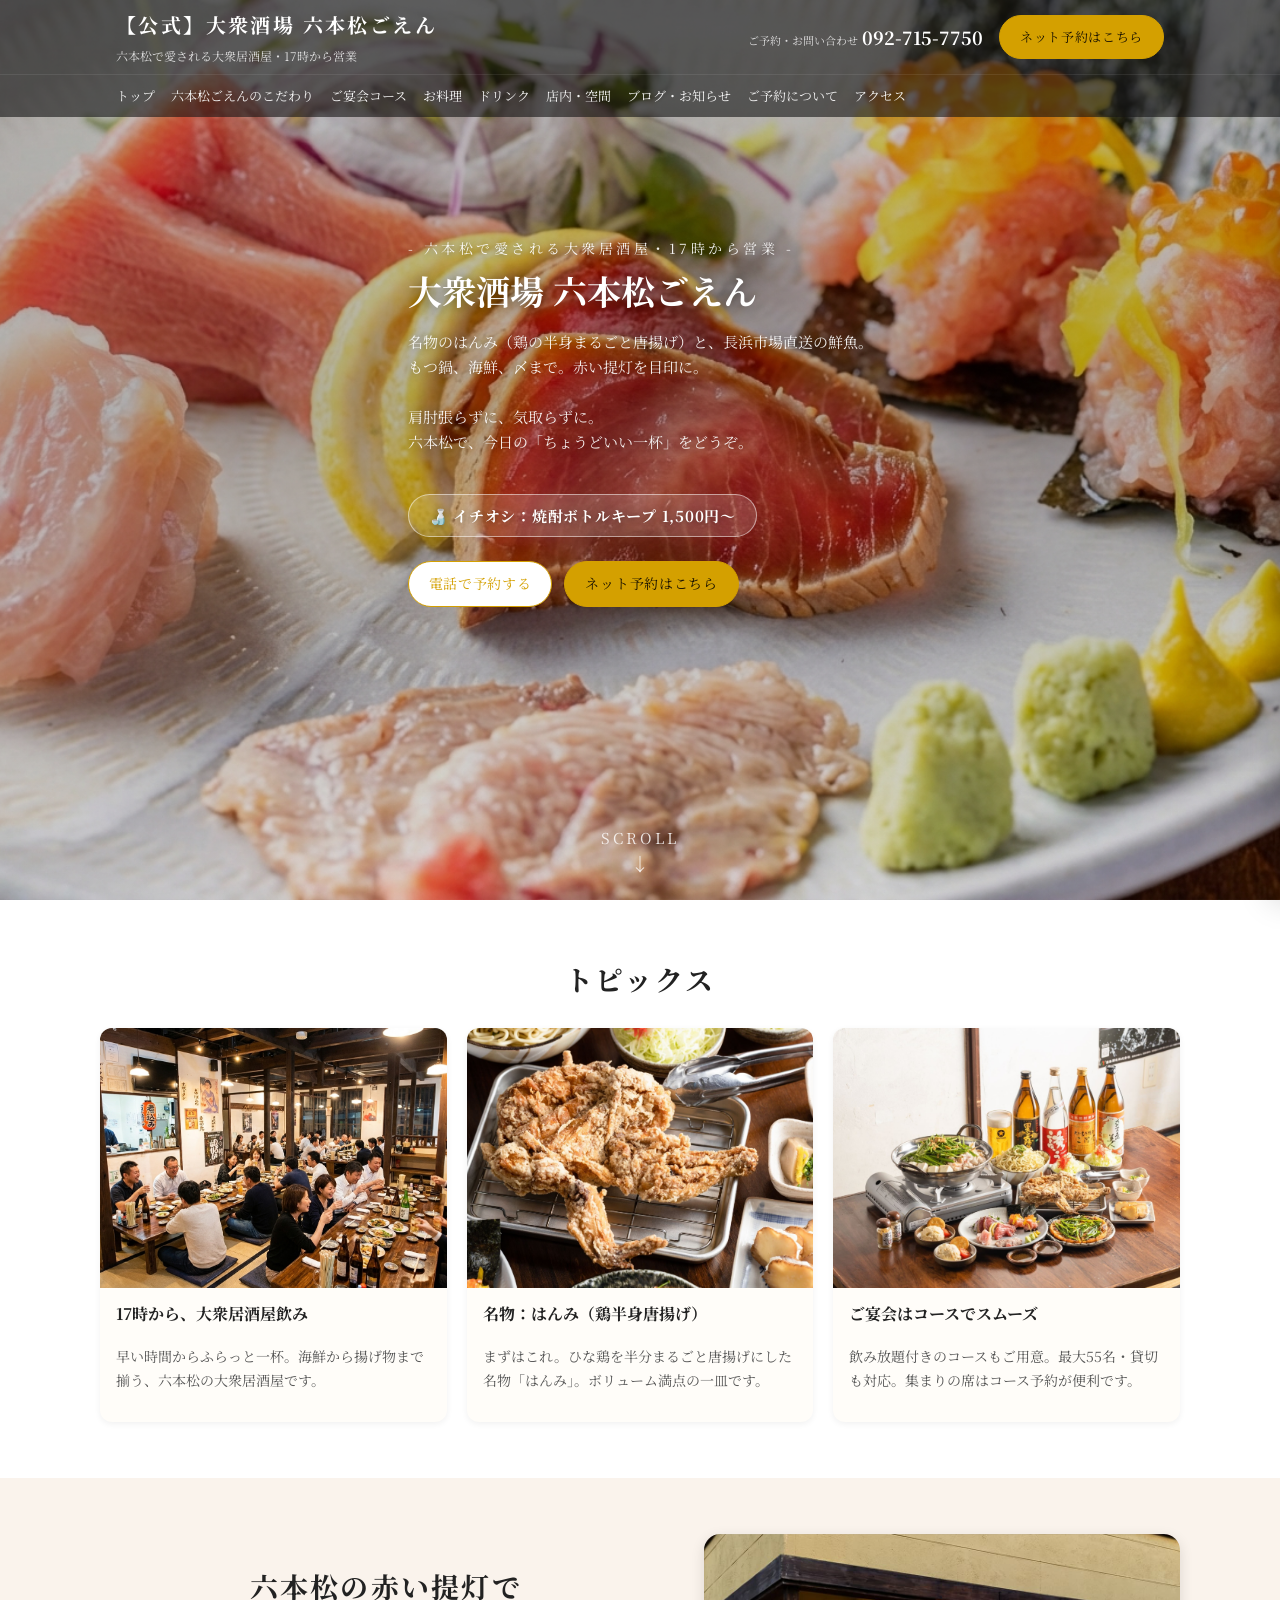
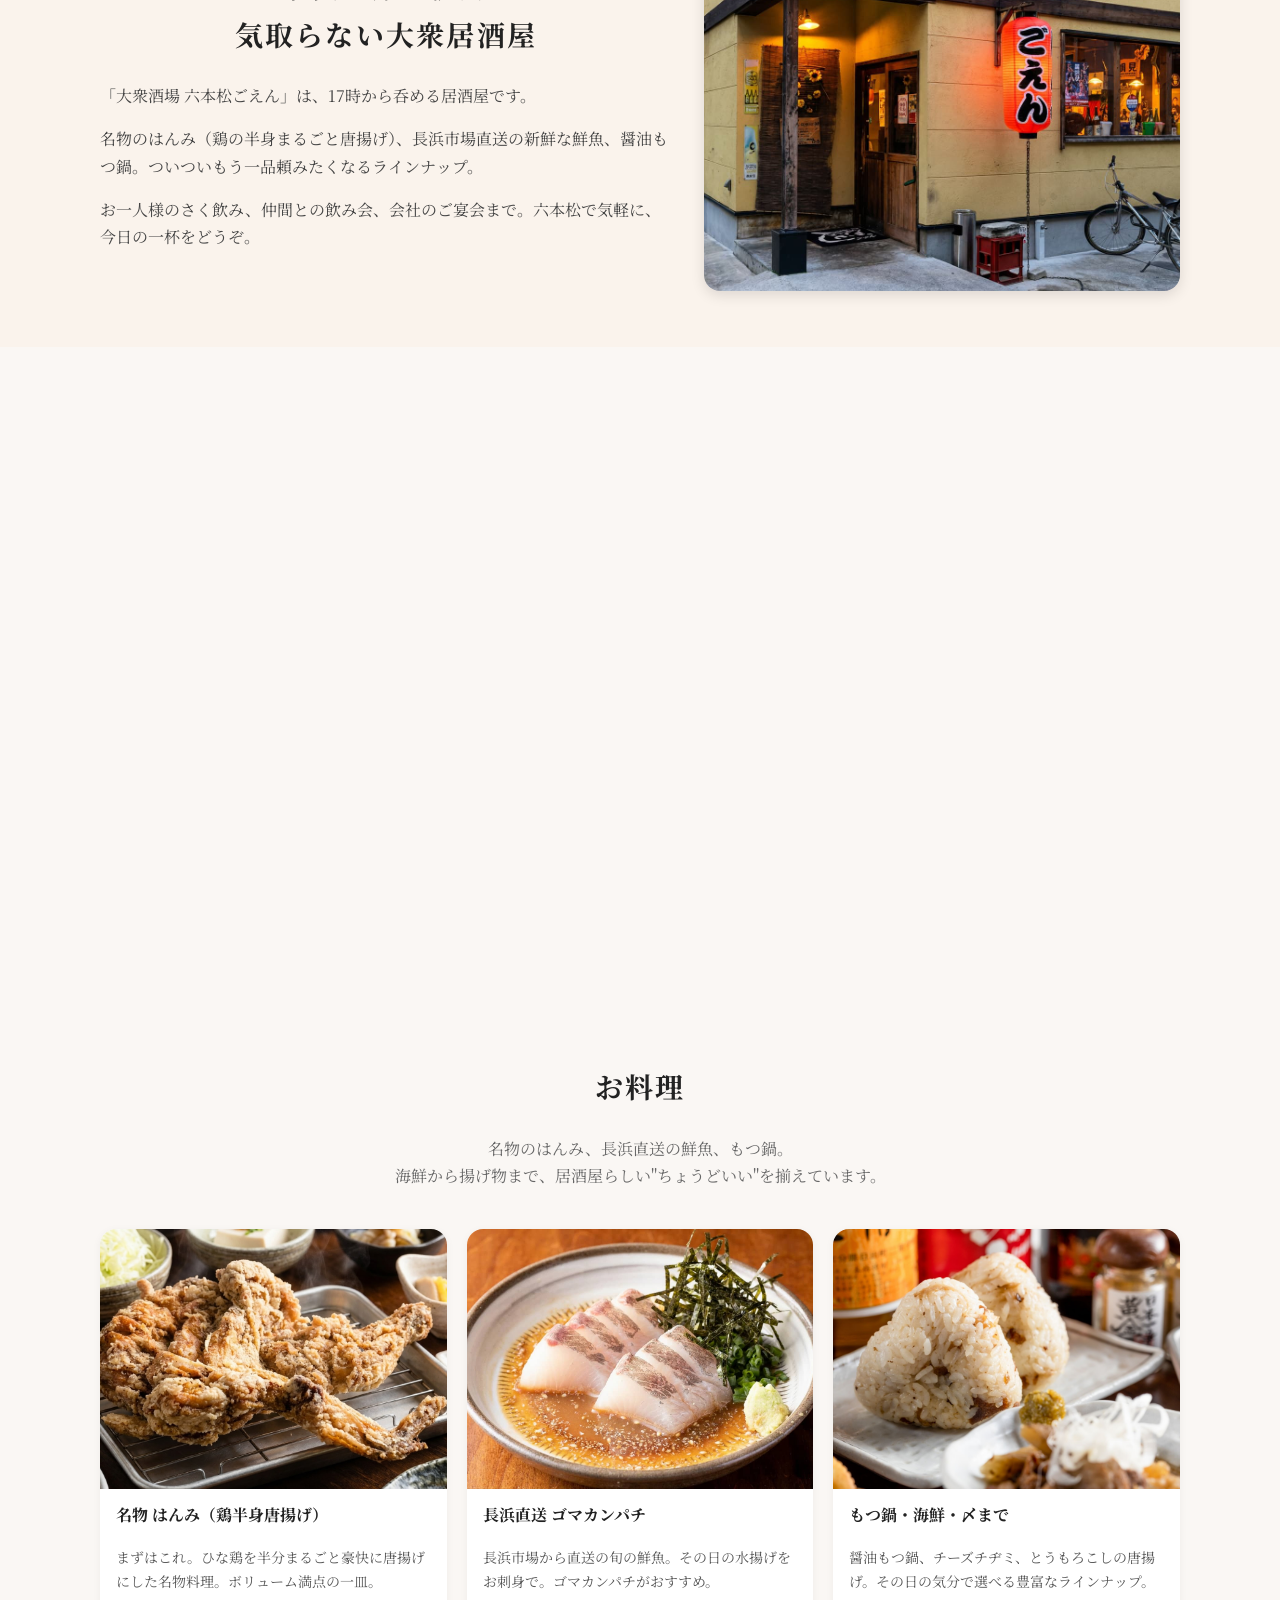
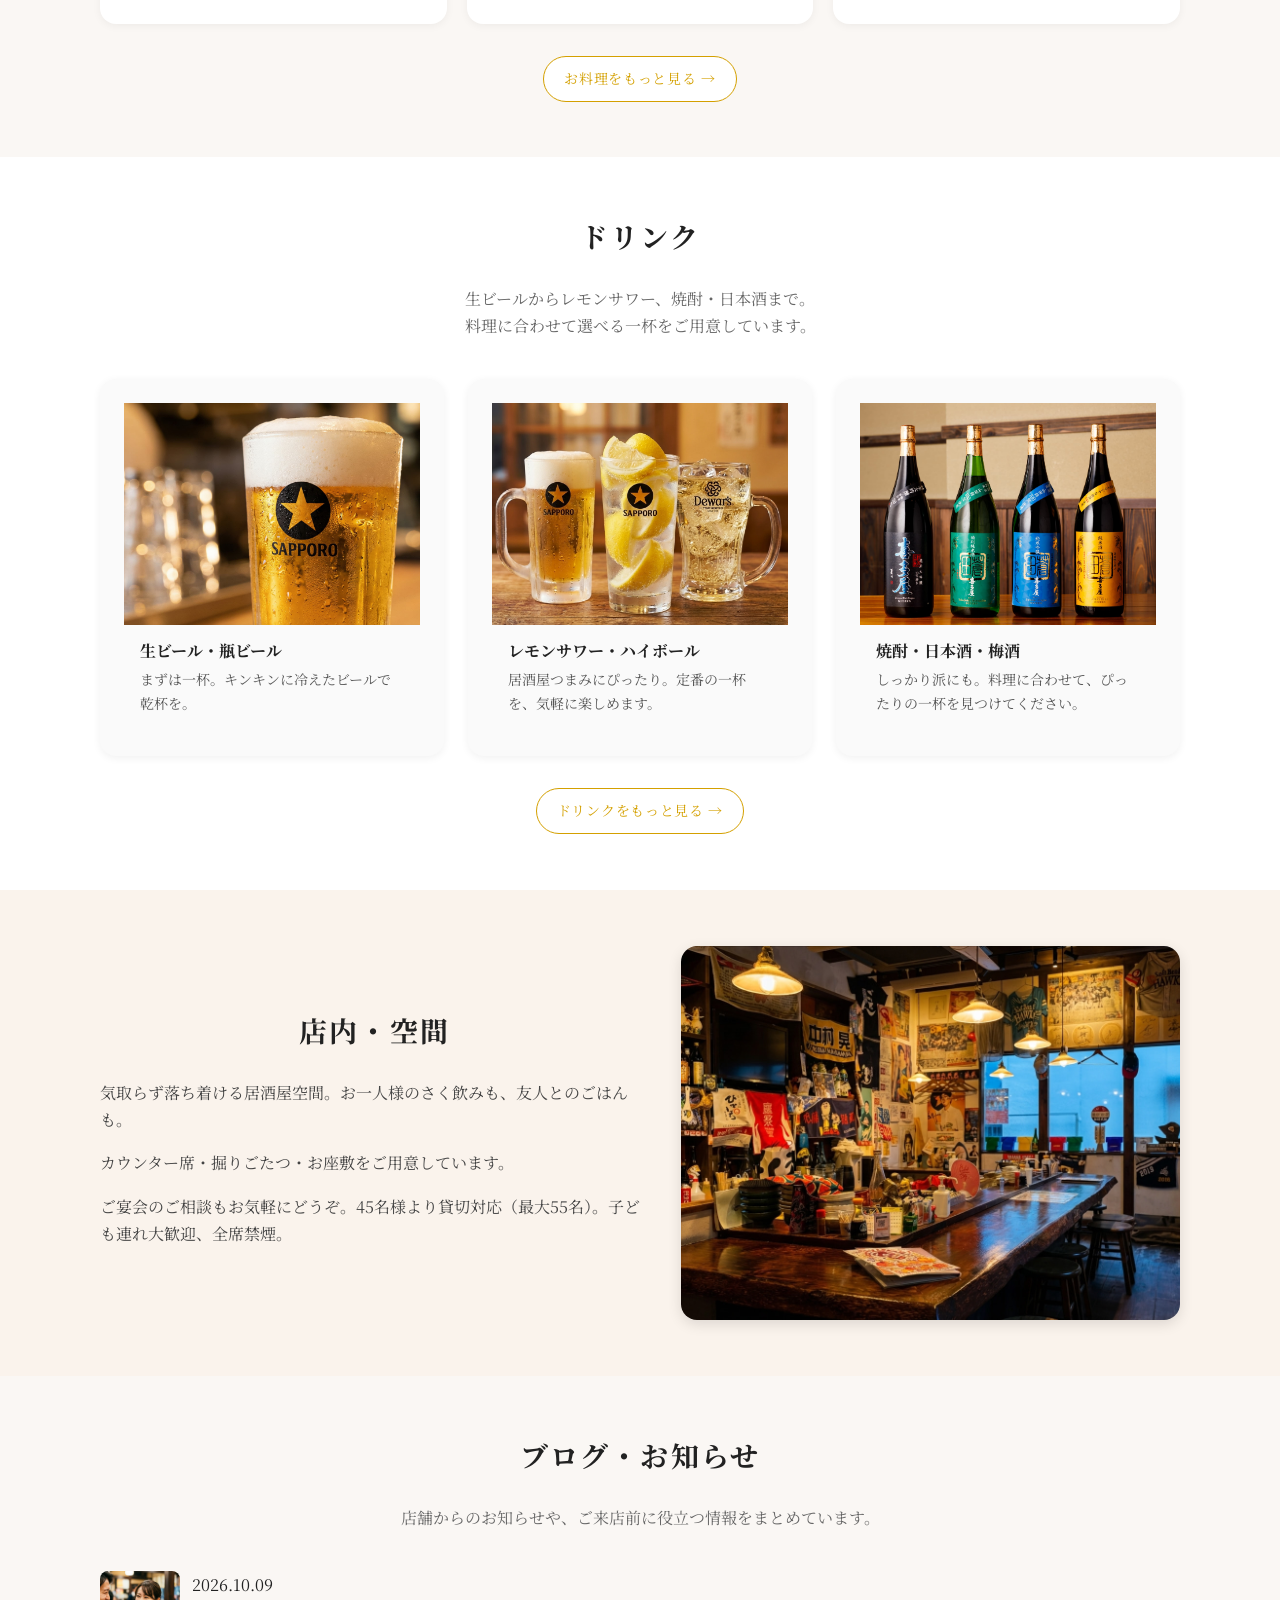
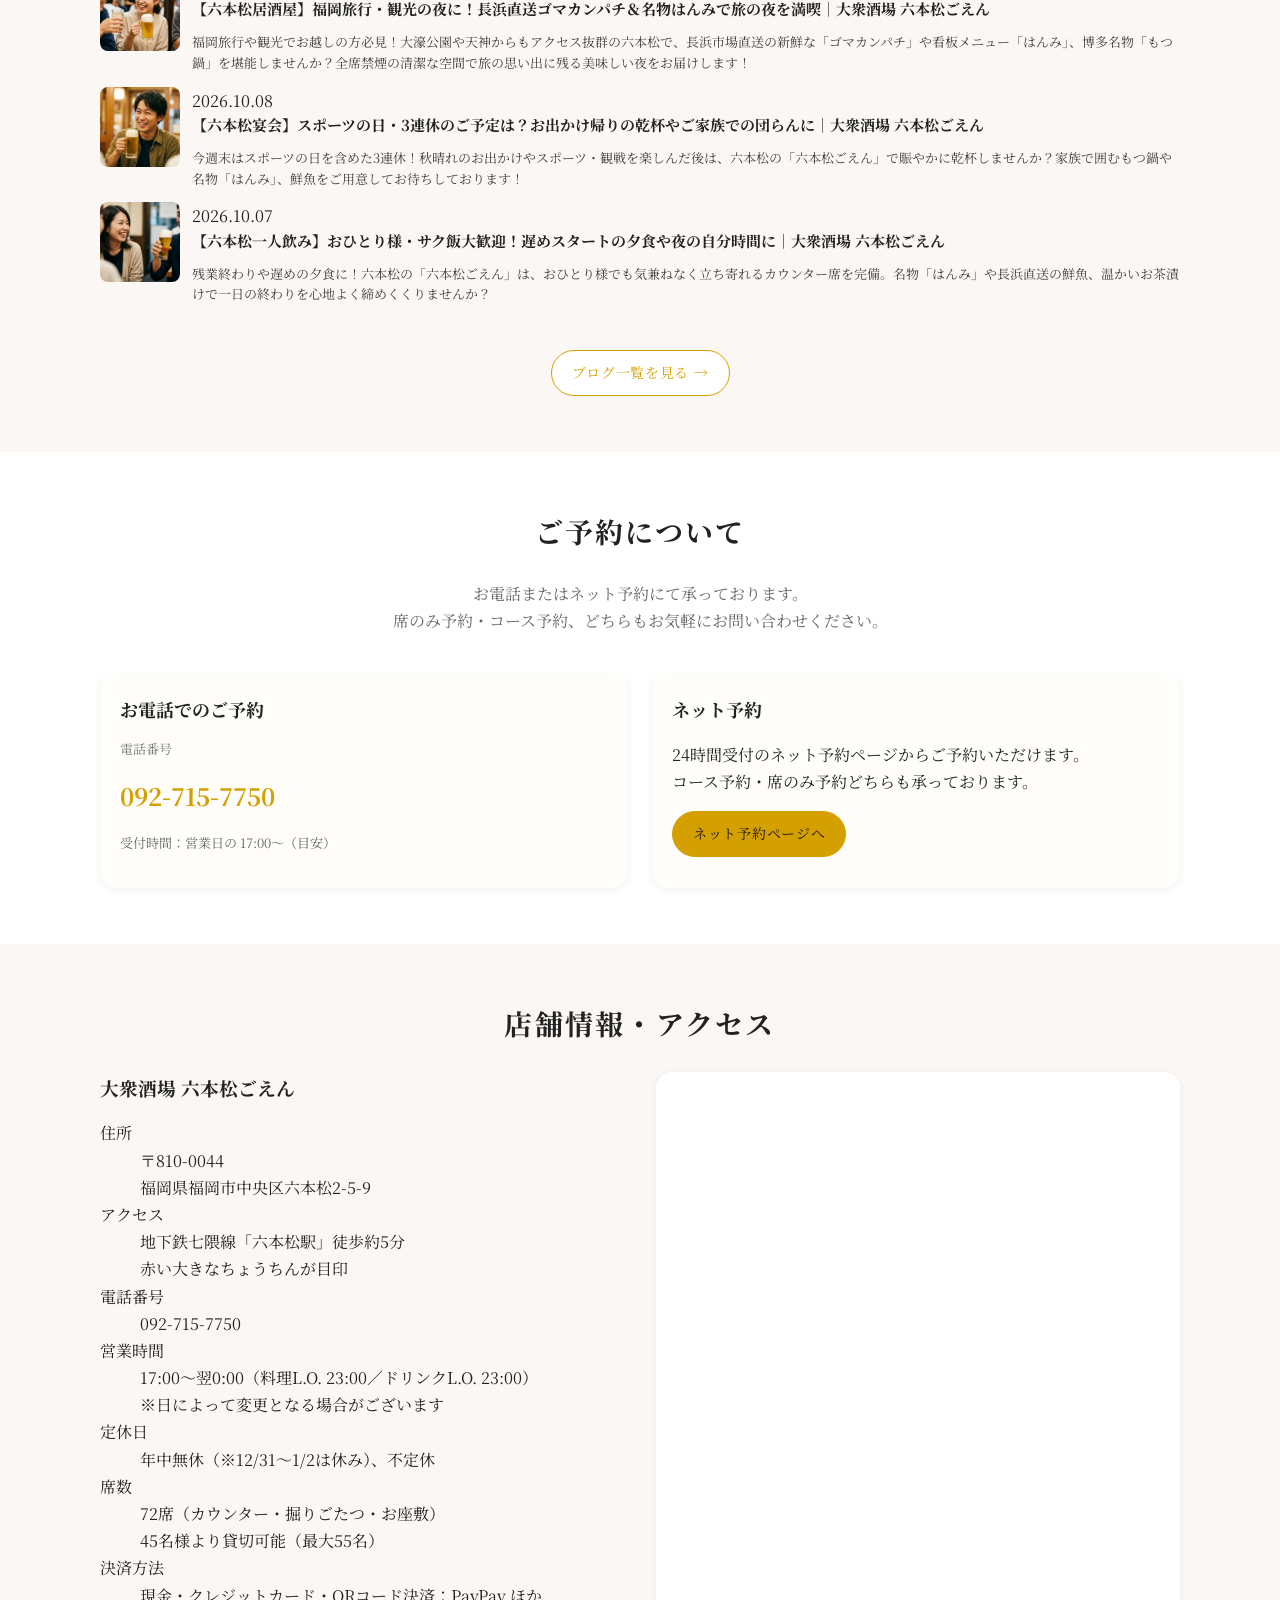
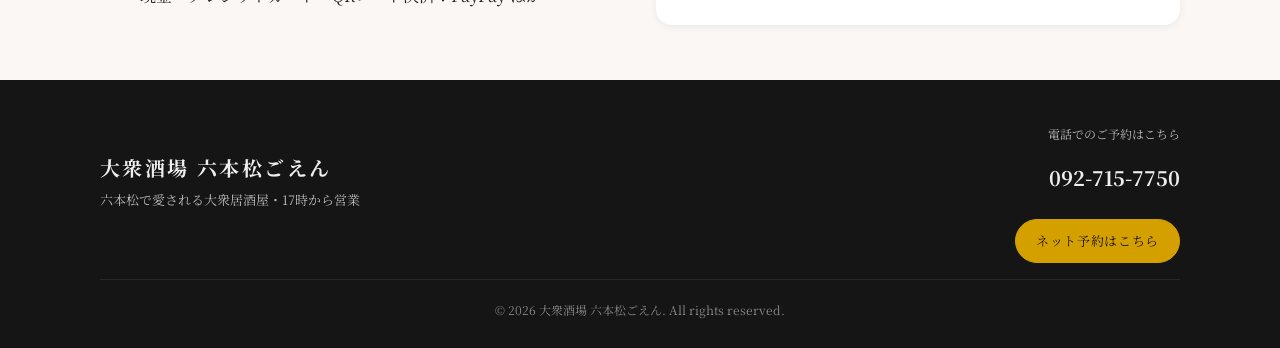
==== commit 4a13c41e: "宴会コースを3プラン（4000/4500/5000円、鍋なし・鍋あり）に変更 Co-Authored-By: Claude Sonnet 5.5 <noreply@anthropic.com>" ====
--- a/index.html
+++ b/index.html
@@ -242,48 +242,38 @@
     <div class="section-inner">
       <h2 class="section-title">ご宴会コース</h2>
       <p class="section-lead">
-        生ビールOK！2時間飲み放題付きのご宴会コースを4プランご用意！<br>
+        生ビールOK！2時間飲み放題付きのご宴会コースを3プランご用意！<br>
         歓送迎会・各種宴会などに是非ご利用下さい♪
       </p>
 
       <div class="course-grid">
         <article class="course-card">
-          <h3>ごえんで縁会!! お気軽♪コース</h3>
+          <h3>ごえんで縁会!! お気軽！おつまみコース</h3>
           <p class="course-price">4,000円（税込）</p>
           <p class="course-lead">生ビール含む2時間飲み放題・8品</p>
           <ul class="course-list">
             <li>おつまみと飲み放題のサクッとお気軽なセット</li>
-            <li>人気おつまみ 各種</li>
+            <li>名物はんみの唐揚げ・ゴマカンパチ 他</li>
           </ul>
         </article>
 
         <article class="course-card">
-          <h3>ごえんで縁会!! ちょこっと贅沢♪コース</h3>
+          <h3>ごえんで縁会!! 選べる！堪能コース</h3>
           <p class="course-price">4,500円（税込）</p>
-          <p class="course-lead">生ビール含む2時間飲み放題・9品</p>
+          <p class="course-lead">生ビール含む2時間飲み放題・鍋なし9品／鍋あり8品</p>
           <ul class="course-list">
-            <li>お魚からメインまでしっかりと楽しめる</li>
-            <li>海鮮・メイン料理 各種</li>
+            <li>対馬産 生マグロ刺身・名物はんみの唐揚げ</li>
+            <li>博多名物もつ鍋ありのプランも選べます</li>
           </ul>
         </article>
 
         <article class="course-card">
-          <h3>ごえんで縁会!! 名物堪能♪コース</h3>
+          <h3>ごえんで縁会!! 選べる！満腹コース</h3>
           <p class="course-price">5,000円（税込）</p>
-          <p class="course-lead">生ビール含む2時間飲み放題・10品</p>
+          <p class="course-lead">生ビール含む2時間飲み放題・鍋なし11品／鍋あり9品</p>
           <ul class="course-list">
-            <li>ほっこりお鍋と旬の逸品が揃った満足コース</li>
-            <li>お鍋・旬の逸品 各種</li>
-          </ul>
-        </article>
-
-        <article class="course-card">
-          <h3>ごえんで縁会!! 大満足！贅沢♪コース</h3>
-          <p class="course-price">6,000円（税込）</p>
-          <p class="course-lead">生ビール含む2時間飲み放題・10品</p>
-          <ul class="course-list">
-            <li>ほっこりお鍋と旬の逸品が揃った大満足コース</li>
-            <li>プレミアムな食材・逸品料理 各種</li>
+            <li>生マグロ盛り合わせ・鮭と旬菜のソテー</li>
+            <li>博多名物もつ鍋ありのプランも選べます</li>
           </ul>
         </article>
       </div>
--- a/style.css
+++ b/style.css
@@ -581,8 +581,20 @@
 
 .course-grid{
   display: grid;
-  grid-template-columns: repeat(4, minmax(0, 1fr));
+  grid-template-columns: repeat(3, minmax(0, 1fr));
   gap: 20px;
+}
+
+.course-variant{
+  font-size: 13px;
+  font-weight: 700;
+  color: var(--primary);
+  margin: 14px 0 6px;
+}
+
+.course-note-center{
+  text-align: center;
+  margin-top: 18px;
 }
 
 /* タブレット */
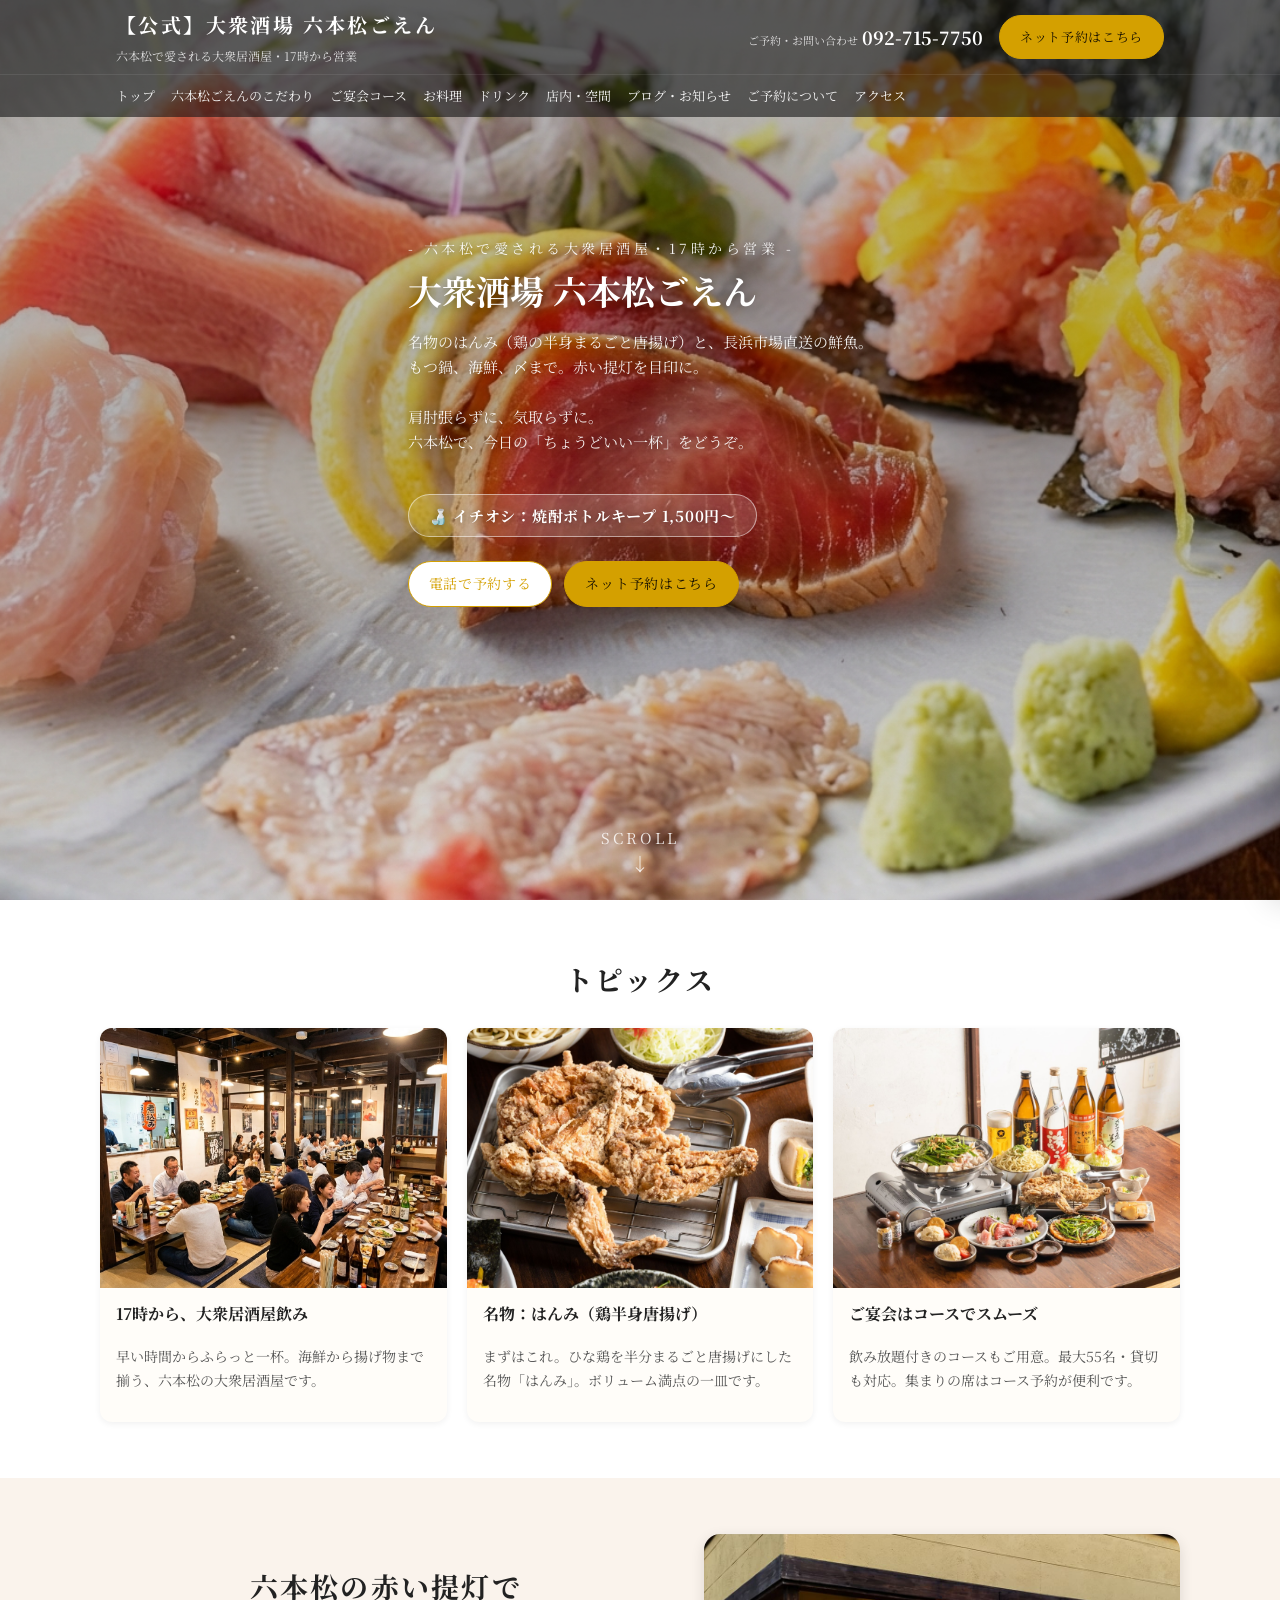
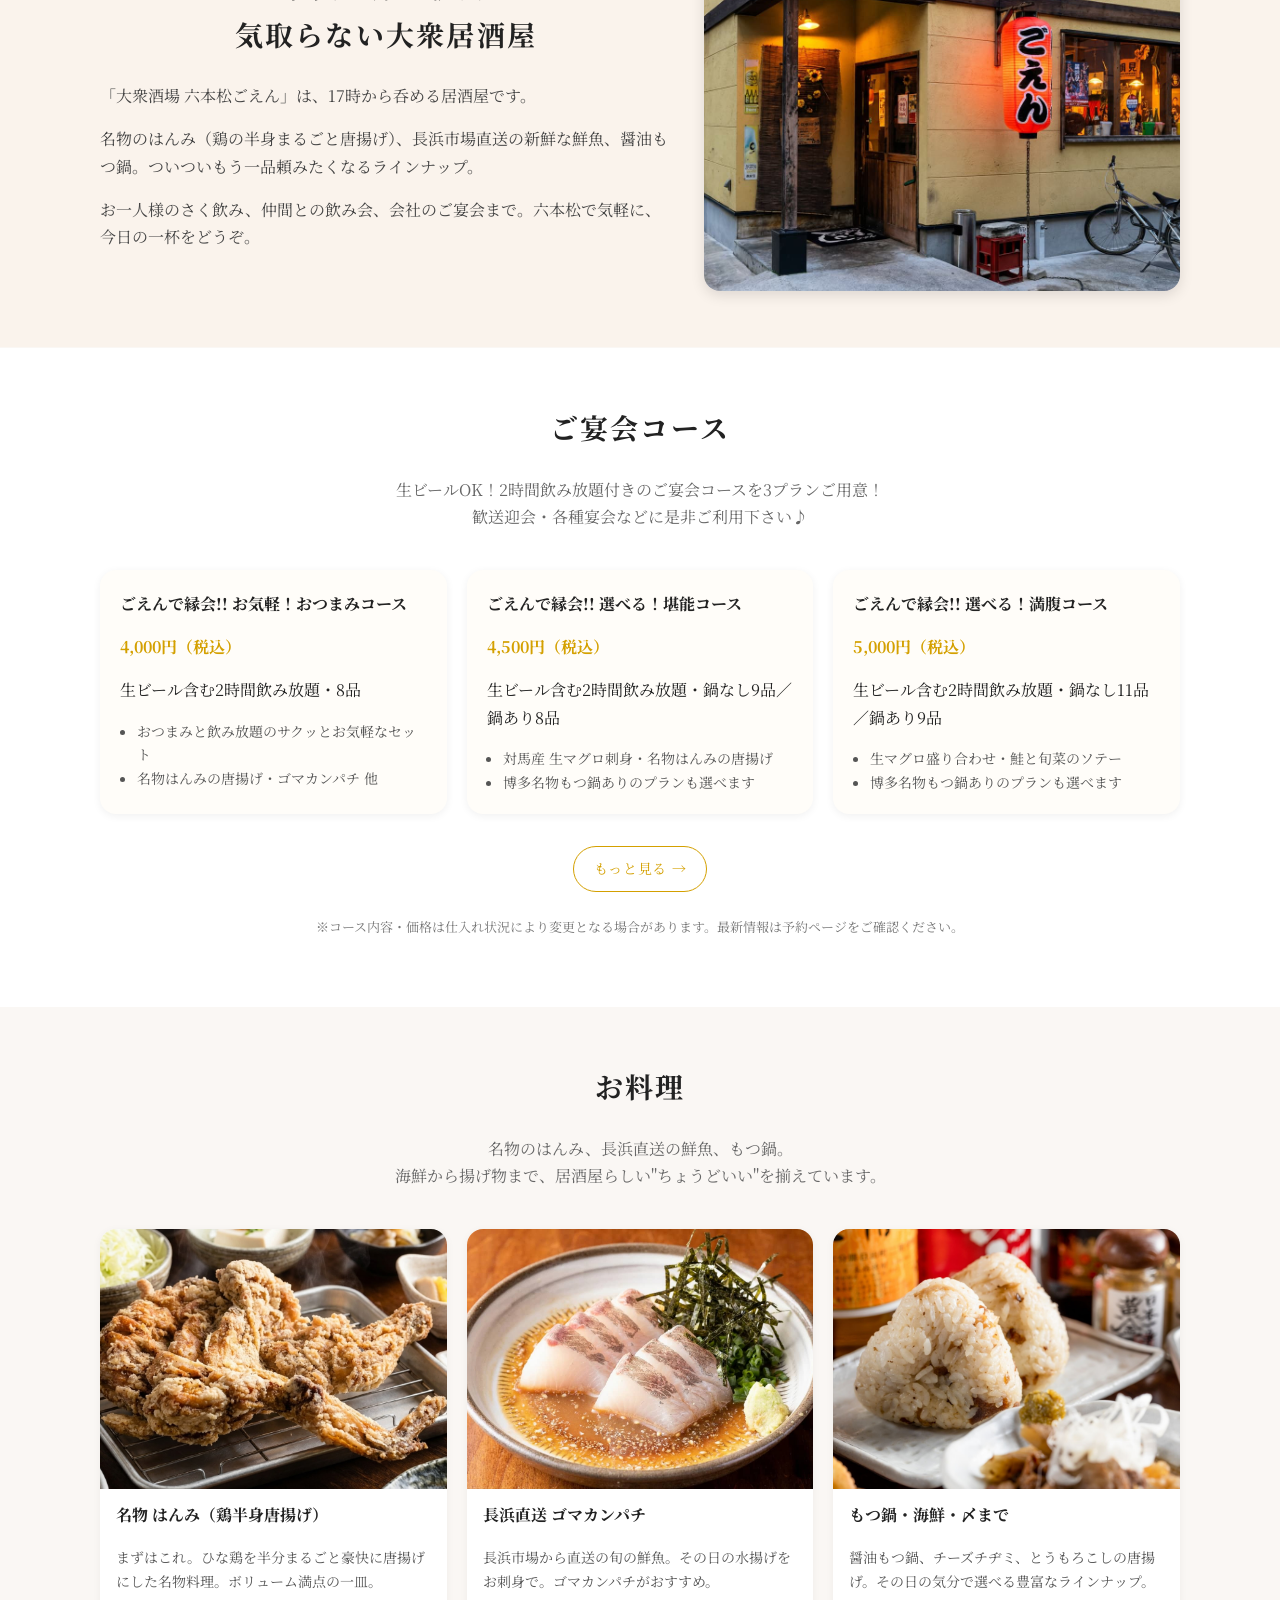
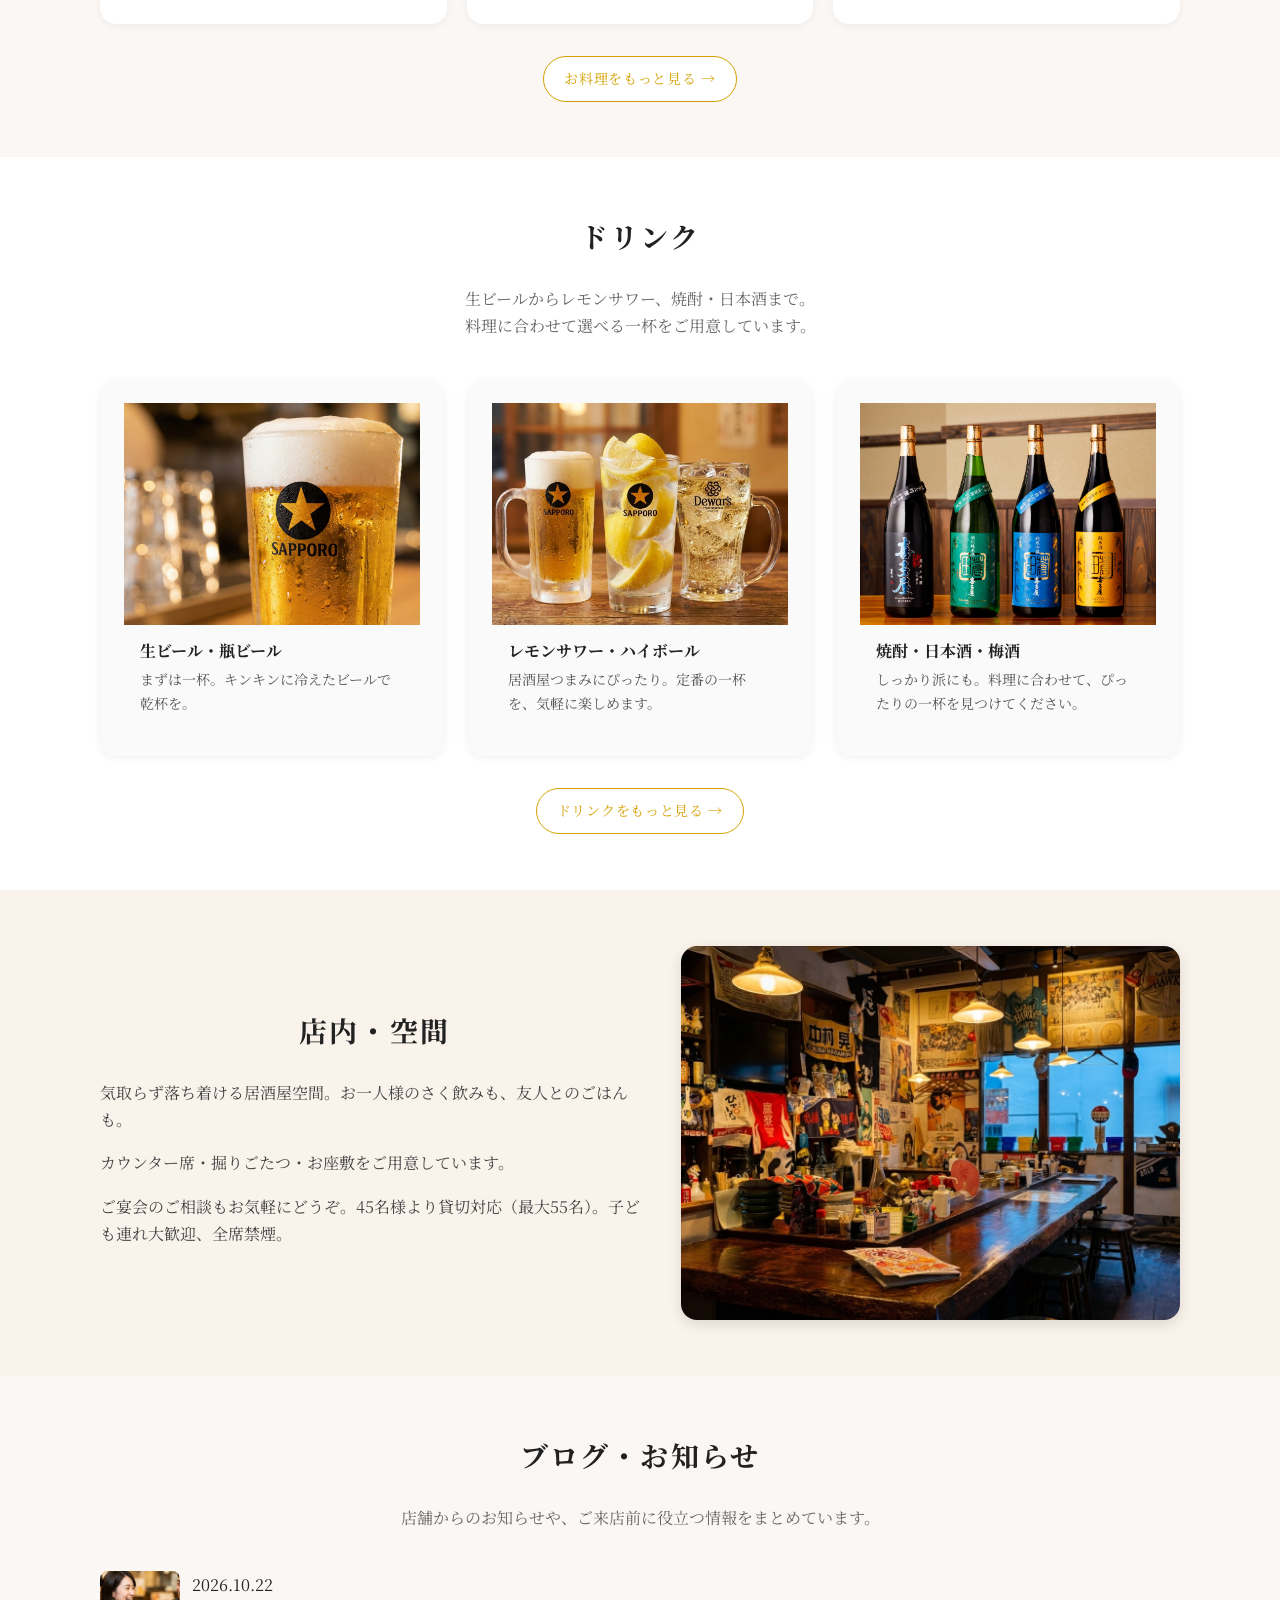
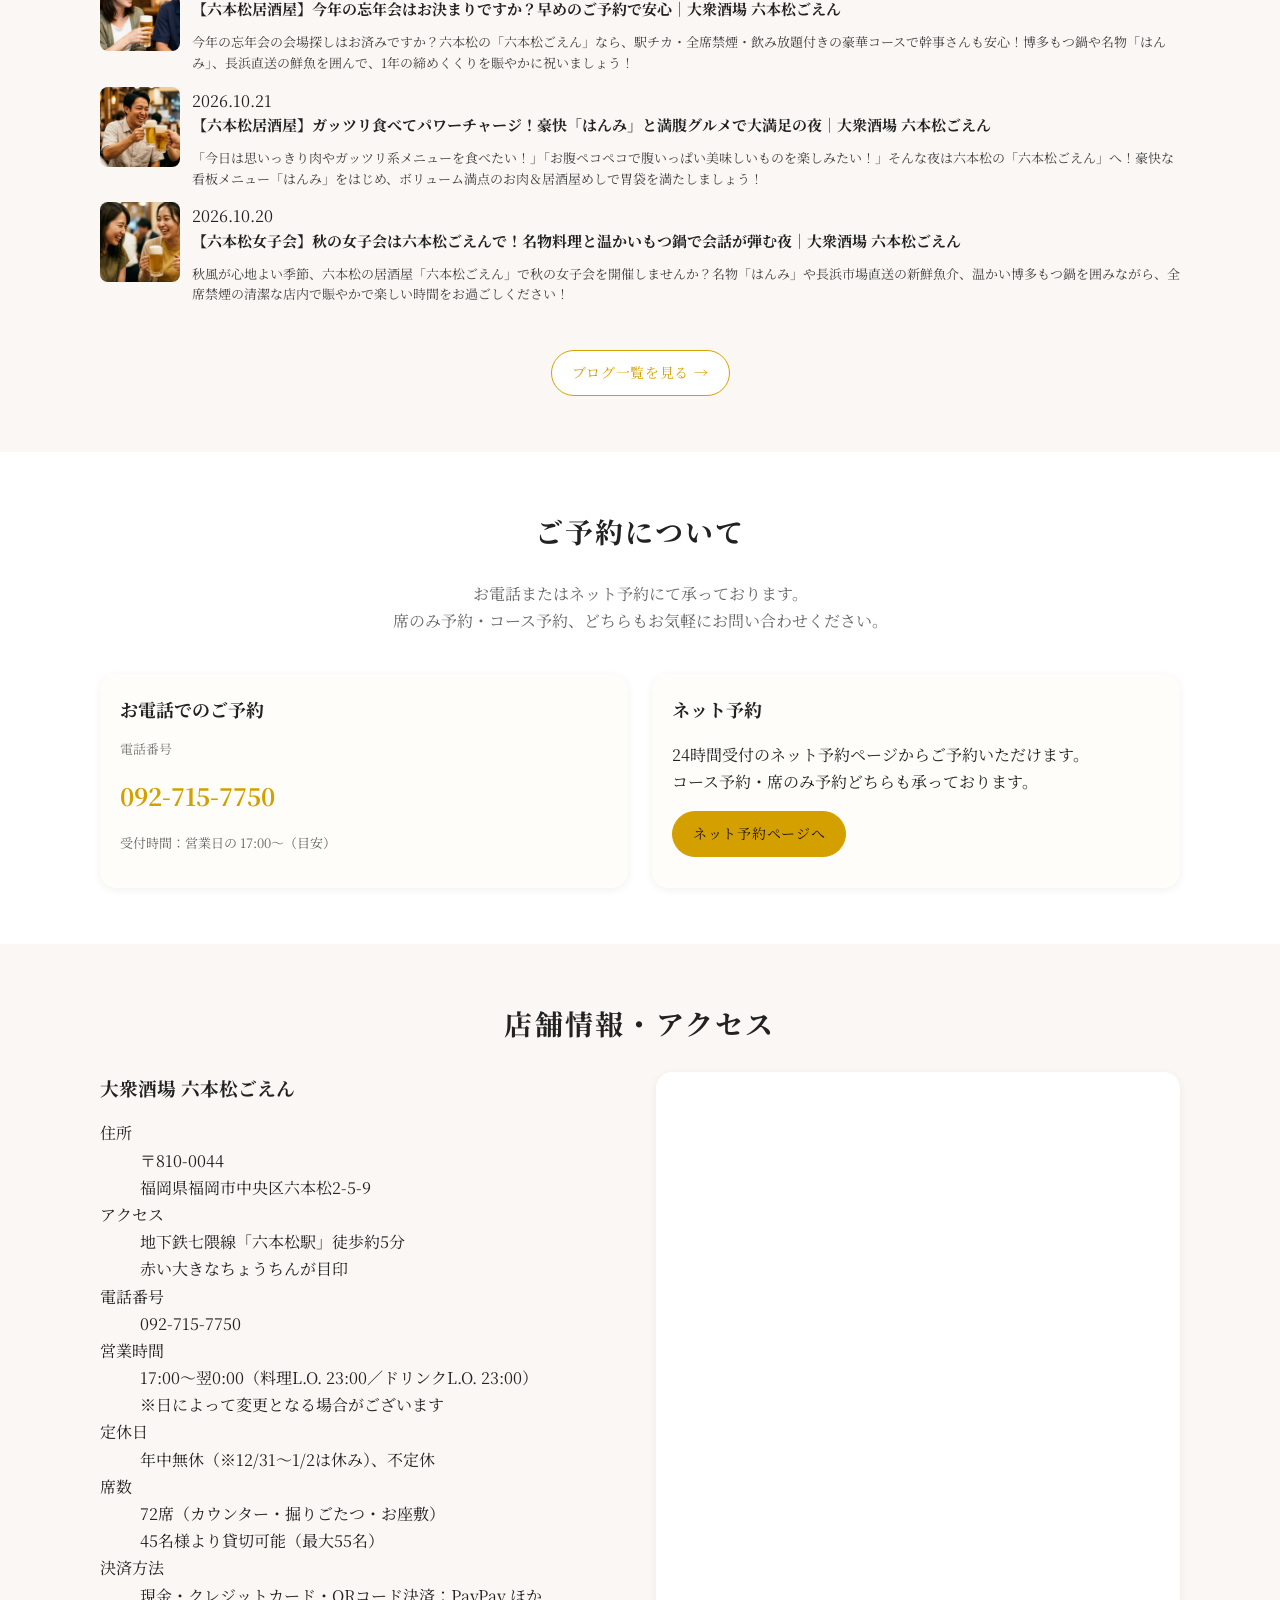
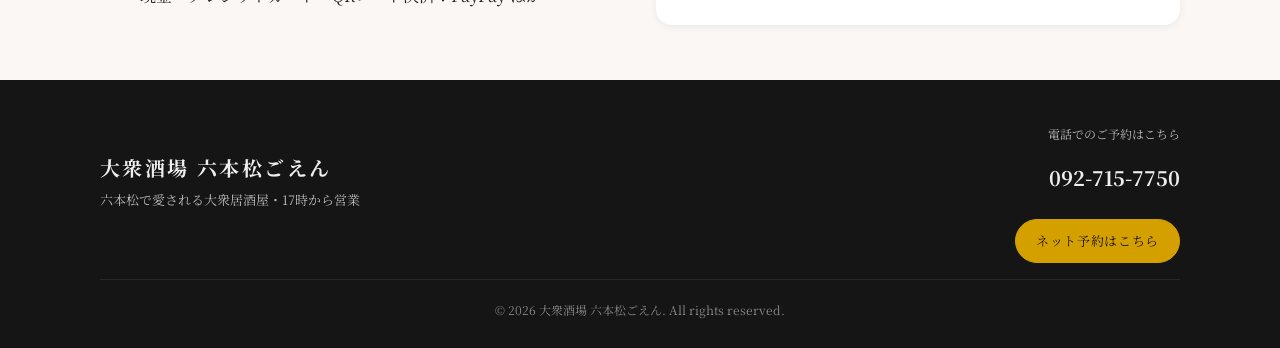
==== commit a99f6444: "Harden blog rendering and update CMS without changing employee publishing" ====
--- a/index.html
+++ b/index.html
@@ -147,6 +147,7 @@
 <meta property="og:image:height" content="630">
 <meta name="twitter:card" content="summary_large_image">
 <link rel="canonical" href="https://ropponmatsu-goen.com/">
+<script src="vendor/blog-security.js"></script>
 </head>
 
 <body class="is-home" data-page="home">
@@ -430,7 +431,7 @@
       grid.innerHTML = '';
       top3.forEach(p => {
         const img = p.image ? String(p.image).replace(/^\.\//, './blog/') : '';
-        const bg  = img ? `background-image:url('${esc(img)}');` : '';
+        const bg  = img ? `background-image:url('${esc(BlogSecurity.imageURL(img))}');` : '';
         const el  = document.createElement('article');
         el.className = 'blog-card';
         el.innerHTML = `
